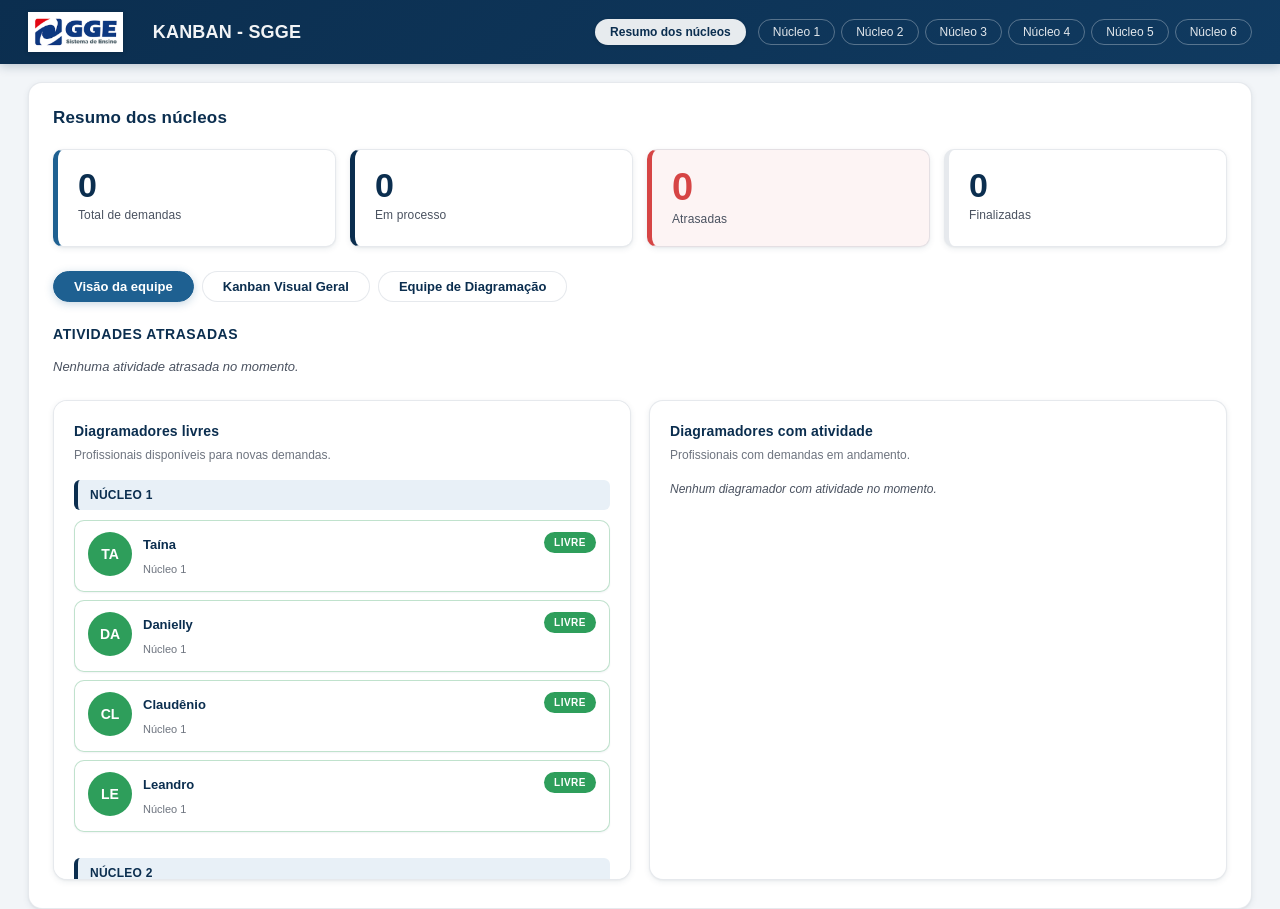
==== index.html @ 35df7e61 "Add files via upload" ====
<!DOCTYPE html>
<html lang="pt-BR">
<head>
  <meta charset="UTF-8">
  <meta name="viewport" content="width=device-width, initial-scale=1.0">
  <title>KANBAN - SGGE</title>
  <link rel="stylesheet" href="styles.css">
</head>
<body>

  <!-- ===================== CABEÇALHO ===================== -->
  <header class="topbar">
    <div class="topbar-logo">
      <img src="assets/logo-gge.png" alt="Logo GGE" class="logo-gge">
    </div>
    <h1 class="topbar-title">KANBAN - SGGE</h1>

    <!-- Navegação do cabeçalho: "Resumo dos núcleos" troca para a tela de gestão geral;
         os botões de núcleo trocam para a tabela operacional daquele núcleo -->
    <nav class="nav-nucleos" id="nav-nucleos">
      <button class="btn-nucleo btn-resumo-nucleos-nav" id="btn-resumo-nucleos" data-view="resumo">Resumo dos núcleos</button>
      <button class="btn-nucleo" data-nucleo="Núcleo 1">Núcleo 1</button>
      <button class="btn-nucleo" data-nucleo="Núcleo 2">Núcleo 2</button>
      <button class="btn-nucleo" data-nucleo="Núcleo 3">Núcleo 3</button>
      <button class="btn-nucleo" data-nucleo="Núcleo 4">Núcleo 4</button>
      <button class="btn-nucleo" data-nucleo="Núcleo 5">Núcleo 5</button>
      <button class="btn-nucleo" data-nucleo="Núcleo 6">Núcleo 6</button>
    </nav>
  </header>

  <!-- ===================== TELA: RESUMO DOS NÚCLEOS (VISÃO GERENCIAL DE TODOS OS SETORES) ===================== -->
  <section id="tela-resumo-nucleos" class="tela-resumo-nucleos oculto">
    <h2 class="tela-resumo-titulo">Resumo dos núcleos</h2>

    <!-- Cards gerais: somam as demandas de TODOS os núcleos/setores -->
    <div class="resumo-geral-cards">
      <div class="resumo-card resumo-card-total">
        <span class="resumo-numero" id="resumo-geral-total">0</span>
        <span class="resumo-label">Total de demandas</span>
      </div>
      <div class="resumo-card resumo-processo">
        <span class="resumo-numero" id="resumo-geral-processo">0</span>
        <span class="resumo-label">Em processo</span>
      </div>
      <div class="resumo-card resumo-atrasado resumo-card-destaque">
        <span class="resumo-numero" id="resumo-geral-atrasadas">0</span>
        <span class="resumo-label">Atrasadas</span>
      </div>
      <div class="resumo-card resumo-finalizado">
        <span class="resumo-numero" id="resumo-geral-finalizadas">0</span>
        <span class="resumo-label">Finalizadas</span>
      </div>
    </div>

    <!-- Alternância entre as visões internas do "Resumo dos núcleos" -->
    <div class="resumo-acoes-secundarias">
      <button id="btn-visao-equipe" class="btn-toggle-resumo ativo">Visão da equipe</button>
      <button id="btn-kanban-visual-geral" class="btn-toggle-resumo">Kanban Visual Geral</button>
      <button id="btn-equipe-diagramacao" class="btn-toggle-resumo">Equipe de Diagramação</button>
    </div>

    <!-- ===================== VISÃO: EQUIPE (demandas críticas + diagramadores) ===================== -->
    <div id="resumo-visao-equipe">
      <!-- Atividades atrasadas: status ATRASADO, ou Previsto vencido sem Fim preenchido -->
      <section class="demandas-criticas">
        <h3 class="demandas-criticas-titulo">Atividades atrasadas</h3>
        <div class="demandas-criticas-lista" id="lista-demandas-criticas">
          <!-- Itens gerados dinamicamente em script.js -->
        </div>
      </section>

      <div class="resumo-equipe-colunas">
        <div class="resumo-equipe-coluna">
          <h3 class="resumo-equipe-subtitulo">Diagramadores livres</h3>
          <p class="resumo-equipe-descricao">Profissionais disponíveis para novas demandas.</p>
          <div class="resumo-equipe-etiquetas" id="lista-diagramadores-livres">
            <!-- Etiquetas geradas dinamicamente em script.js -->
          </div>
        </div>
        <div class="resumo-equipe-coluna">
          <h3 class="resumo-equipe-subtitulo">Diagramadores com atividade</h3>
          <p class="resumo-equipe-descricao">Profissionais com demandas em andamento.</p>
          <div class="resumo-equipe-etiquetas" id="lista-diagramadores-ocupados">
            <!-- Etiquetas geradas dinamicamente em script.js -->
          </div>
        </div>
      </div>
    </div>

    <!-- ===================== VISÃO: EQUIPE DE DIAGRAMAÇÃO (EXPERIÊNCIA INSTITUCIONAL) ===================== -->
    <div id="resumo-visao-equipe-diagramacao" class="oculto team-showcase-view">

      <!-- Bloco 1: Hero com nav integrada como overlay -->
      <div class="team-hero">

        <!-- Nav bar como overlay dentro do hero — não cria faixa separada -->
        <div class="team-nav-bar">
          <button id="btn-voltar-resumo-equipe" class="team-back-btn">
            &#8592; Resumo dos núcleos
          </button>
        </div>

        <!-- Decorações de fundo do hero -->
        <div class="team-hero-orb team-hero-orb-1" aria-hidden="true"></div>
        <div class="team-hero-orb team-hero-orb-2" aria-hidden="true"></div>
        <div class="team-hero-orb team-hero-orb-3" aria-hidden="true"></div>

        <!-- Conteúdo do hero -->
        <div class="team-hero-body">
          <div class="team-hero-content">
            <p class="team-hero-eyebrow">GGE · Sistema de Ensino</p>
            <h2 class="team-hero-titulo">Equipe de<br>Diagramação</h2>
            <p class="team-hero-subtitulo">Conheça os profissionais que movimentam o fluxo de produção dos materiais.</p>
            <p class="team-hero-descricao">Mais do que demandas e prazos, este painel representa pessoas, talento e colaboração diária na construção do ensino.</p>
          </div>
          <div class="team-hero-art" aria-hidden="true">
            <div class="team-hero-art-ring team-hero-art-ring-1"></div>
            <div class="team-hero-art-ring team-hero-art-ring-2"></div>
            <div class="team-hero-art-ring team-hero-art-ring-3"></div>
          </div>
        </div>

      </div>

      <!-- Bloco 2: Carrossel da equipe -->
      <div class="team-carousel-section">
        <div class="team-carousel-header">
          <span class="team-carousel-label">Profissionais da equipe</span>
          <span class="team-carousel-count" id="team-carousel-count"></span>
        </div>
        <div class="equipe-carousel-wrapper">
          <button class="equipe-carousel-btn equipe-carousel-prev" aria-label="Anterior">&#8249;</button>
          <div class="equipe-carousel" id="equipeCarousel">
            <!-- Cards gerados dinamicamente por renderizarCarrosselEquipe() -->
          </div>
          <button class="equipe-carousel-btn equipe-carousel-next" aria-label="Próximo">&#8250;</button>
        </div>
      </div>

      <!-- Bloco 3: Faixa institucional final -->
      <div class="team-footer-frase">
        <div class="team-footer-linha" aria-hidden="true"></div>
        <span class="team-footer-frase-texto">Cada entrega começa com pessoas comprometidas com a excelência.</span>
        <div class="team-footer-linha" aria-hidden="true"></div>
      </div>

    </div>

    <!-- ===================== VISÃO: KANBAN VISUAL GERAL (TODOS OS NÚCLEOS AO MESMO TEMPO) ===================== -->
    <div id="resumo-visao-kanban-geral" class="oculto">
      <div class="kanban-geral-controles">
        <label for="select-filtro-nucleo-kanban-geral">Filtrar núcleo:</label>
        <select id="select-filtro-nucleo-kanban-geral">
          <option value="todos">Todos os núcleos</option>
          <option value="Núcleo 1">Núcleo 1</option>
          <option value="Núcleo 2">Núcleo 2</option>
          <option value="Núcleo 3">Núcleo 3</option>
          <option value="Núcleo 4">Núcleo 4</option>
          <option value="Núcleo 5">Núcleo 5</option>
          <option value="Núcleo 6">Núcleo 6</option>
        </select>
      </div>
      <div class="kanban-geral-nucleos" id="kanban-geral-nucleos">
        <!-- Blocos por núcleo gerados dinamicamente em script.js -->
      </div>
    </div>
  </section>

  <!-- ===================== TELA: TABELA OPERACIONAL DO NÚCLEO SELECIONADO ===================== -->
  <div id="tela-operacional">

    <!-- ===================== CARDS GERAIS ===================== -->
    <section class="resumo">
      <div class="resumo-card">
        <span class="resumo-numero" id="resumo-total">0</span>
        <span class="resumo-label">Total de demandas</span>
      </div>
      <div class="resumo-card">
        <span class="resumo-numero" id="resumo-processo">0</span>
        <span class="resumo-label">Em processo</span>
      </div>
      <div class="resumo-card resumo-atrasado">
        <span class="resumo-numero" id="resumo-atrasadas">0</span>
        <span class="resumo-label">Atrasadas</span>
      </div>
      <div class="resumo-card resumo-finalizado">
        <span class="resumo-numero" id="resumo-finalizadas">0</span>
        <span class="resumo-label">Finalizadas</span>
      </div>
    </section>

    <!-- ===================== BARRA OPERACIONAL: KANBAN VISUAL + PLANILHAS AUXILIARES + FILTROS ===================== -->
    <section class="acoes">
      <div class="acoes-botoes">
        <button id="btn-kanban-visual" class="btn-primario">Kanban Visual</button>
        <button id="btn-solicitacao-imagens" class="btn-primario btn-acao-compacto">Solicitação de imagens</button>
        <button id="btn-solicitacao-qrs" class="btn-primario btn-acao-compacto">Solicitação de QRs</button>
        <button id="btn-solicitacao-ilustracao" class="btn-primario btn-acao-compacto">Solicitação de ilustração</button>
      </div>

      <div class="filtros">
        <select id="filtro-diagramador">
          <option value="">Diagramador (todos)</option>
        </select>

        <select id="filtro-status">
          <option value="">Status (todos)</option>
          <option value="A iniciar">A iniciar</option>
          <option value="Em processo">Em processo</option>
          <option value="Pausado">Pausado</option>
          <option value="Atrasado">Atrasado</option>
          <option value="Finalizado">Finalizado</option>
        </select>

        <input type="text" id="filtro-busca" placeholder="Buscar por atividade...">
      </div>
    </section>

    <!-- ===================== TABELA OPERACIONAL DO NÚCLEO ===================== -->
    <main class="quadro" id="quadro">
      <!-- quadro-scroll isola o overflow-x para não bloquear o sticky do thead -->
      <div class="quadro-scroll">
        <table class="tabela-nucleo">
          <thead>
            <tr>
              <th>Diagramador</th>
              <th>Ano</th>
              <th>Módulo</th>
              <th>Frente</th>
              <th>Atividade</th>
              <th>Início</th>
              <th>Previsto</th>
              <th>Pausa/Prioridade</th>
              <th>Fim</th>
              <th>Status</th>
              <th>Ações</th>
            </tr>
          </thead>
          <tbody id="corpo-tabela-nucleo">
            <!-- Linhas geradas dinamicamente em script.js -->
          </tbody>
        </table>
      </div>
    </main>
  </div>

  <!-- ===================== TELA: KANBAN VISUAL (QUADRO POR STATUS DO NÚCLEO SELECIONADO) ===================== -->
  <section id="tela-kanban-visual" class="tela-kanban-visual oculto">
    <div class="kanban-visual-cabecalho">
      <div>
        <h2 class="kanban-visual-titulo">QUADRO KANBAN - SGGE</h2>
        <p class="kanban-visual-subtitulo" id="kanban-visual-subtitulo">Núcleo 1</p>
      </div>
      <button id="btn-voltar-tabela" class="btn-primario">Voltar para tabela</button>
    </div>

    <div class="kanban-visual-grade">
      <div class="kanban-coluna kanban-coluna-backlog">
        <h3 class="kanban-coluna-titulo">BACKLOG</h3>
        <div class="kanban-coluna-corpo" id="kanban-coluna-backlog"></div>
      </div>

      <div class="kanban-coluna kanban-coluna-emprocesso">
        <h3 class="kanban-coluna-titulo">EM PROCESSO</h3>
        <div class="kanban-coluna-corpo" id="kanban-coluna-emprocesso"></div>
      </div>

      <div class="kanban-coluna kanban-coluna-pausado">
        <h3 class="kanban-coluna-titulo">PAUSADO</h3>
        <div class="kanban-coluna-corpo" id="kanban-coluna-pausado"></div>
      </div>

      <div class="kanban-coluna kanban-coluna-prioridade">
        <h3 class="kanban-coluna-titulo">PRIORIDADE</h3>
        <div class="kanban-coluna-corpo" id="kanban-coluna-prioridade"></div>
      </div>

      <div class="kanban-coluna kanban-coluna-finalizado kanban-coluna-larga">
        <h3 class="kanban-coluna-titulo">FINALIZADO</h3>
        <div class="kanban-coluna-corpo" id="kanban-coluna-finalizado"></div>
      </div>
    </div>
  </section>

  <!-- ===================== MODAL NOVA DEMANDA ===================== -->
  <div id="modal-overlay" class="modal-overlay oculto">
    <div class="modal">
      <div class="modal-header">
        <h2 id="modal-titulo">Nova demanda</h2>
        <button id="btn-fechar-modal" class="btn-fechar">&times;</button>
      </div>

      <form id="form-demanda" class="modal-form">
        <!-- Identifica a linha (núcleo + diagramador + posição) que está sendo editada -->
        <input type="hidden" id="campo-id-edicao">
        <input type="hidden" id="campo-slot">

        <label>
          Núcleo
          <select id="campo-nucleo">
            <option value="Núcleo 1">Núcleo 1</option>
            <option value="Núcleo 2">Núcleo 2</option>
            <option value="Núcleo 3">Núcleo 3</option>
            <option value="Núcleo 4">Núcleo 4</option>
            <option value="Núcleo 5">Núcleo 5</option>
            <option value="Núcleo 6">Núcleo 6</option>
            <option value="Ilustração">Ilustração</option>
          </select>
        </label>

        <label>
          Diagramador
          <select id="campo-diagramador" required></select>
        </label>

        <label>
          Ano escolar
          <select id="campo-ano-escolar">
            <option value="">Selecione...</option>
          </select>
        </label>

        <label>
          Módulo
          <select id="campo-modulo">
            <option value="">Selecione...</option>
          </select>
        </label>

        <label>
          Frente
          <select id="campo-frente">
            <option value="">Selecione...</option>
          </select>
        </label>

        <label>
          Atividade
          <input type="text" id="campo-atividade" required>
        </label>

        <label>
          Início
          <input type="datetime-local" id="campo-inicio">
        </label>

        <label>
          Previsto
          <input type="datetime-local" id="campo-previsto">
        </label>

        <label>
          Fim
          <input type="datetime-local" id="campo-fim">
        </label>

        <label>
          Status
          <select id="campo-status">
            <option value="A iniciar">A iniciar</option>
            <option value="Em processo">Em processo</option>
            <option value="Pausado">Pausado</option>
            <option value="Atrasado">Atrasado</option>
            <option value="Finalizado">Finalizado</option>
          </select>
        </label>

        <label>
          Prioridade
          <select id="campo-prioridade">
            <option value="Alta">Alta</option>
            <option value="Média" selected>Média</option>
            <option value="Baixa">Baixa</option>
          </select>
        </label>

        <label class="campo-checkbox">
          <input type="checkbox" id="campo-pausa">
          Demanda pausada
        </label>

        <label>
          Motivo da pausa
          <input type="text" id="campo-motivo-pausa">
        </label>

        <label class="campo-largo">
          Observações
          <textarea id="campo-observacoes" rows="3"></textarea>
        </label>

        <label class="campo-largo">
          Link do arquivo
          <input type="url" id="campo-link-arquivo" placeholder="https://...">
        </label>

        <div class="modal-acoes">
          <button type="button" id="btn-cancelar" class="btn-secundario">Cancelar</button>
          <button type="submit" class="btn-primario">Salvar demanda</button>
        </div>
      </form>
    </div>
  </div>

  <!-- ===================== ABERTURA ANIMADA ===================== -->
  <div id="splashScreen" class="splash-screen">
    <div class="splash-content">
      <img src="assets/logo-gge.png" alt="Logo GGE" class="splash-logo">
      <h1 class="splash-title">KANBAN - SGGE</h1>
      <p class="splash-subtitle">Carregando painel de produção...</p>
      <div class="splash-loader"></div>
      <div class="splash-credit">📊 Desenvolvido por Lucas Diego</div>
    </div>
  </div>

  <script src="script.js"></script>
</body>
</html>
---- styles.css ----
/*
  Estilos do Kanban de diagramação do GGE.
  Paleta: azul escuro institucional, azul médio, branco, cinzas suaves,
  verde (finalizado/livre), vermelho (atrasado), amarelo (pausado/prioridade).
*/

/* ===================== VARIÁVEIS ===================== */

:root {
  /* Paleta institucional */
  --azul-escuro:   #0b2e4f;
  --azul-medio:    #1e6091;
  --azul-claro:    #e8f0f7;
  --branco:        #ffffff;

  /* Cinzas — corrigido: --cinza-medio era incorretamente #0b2e4f (azul escuro) */
  --cinza-claro:   #f2f5f8;
  --cinza-borda:   #dde3ea;   /* bordas suaves de tabelas e inputs */
  --cinza-medio:   #c4cdd8;   /* bordas discretas, divisores */
  --cinza-texto:   #4a5260;   /* texto de suporte */

  /* Semânticas */
  --verde:         #2e9e5b;
  --vermelho:      #d64545;
  --amarelo:       #e0a429;
  --laranja:       #e0792e;

  /* Sombras escalonadas */
  --sombra-xs: 0 1px 2px rgba(11, 46, 79, 0.06);
  --sombra:    0 2px 6px rgba(11, 46, 79, 0.08), 0 1px 2px rgba(0,0,0,0.04);
  --sombra-md: 0 4px 14px rgba(11, 46, 79, 0.11), 0 1px 3px rgba(0,0,0,0.05);

  /* Raios */
  --radius-sm:  6px;
  --radius-md:  10px;
  --radius-lg:  14px;
  --radius-pill: 999px;

  /* Bordas derivadas */
  --borda-suave:       rgba(11, 46, 79, 0.10);
  --borda-suave-forte: rgba(11, 46, 79, 0.18);

  /* Alturas das áreas fixas (sticky) — ajustar se o layout mudar */
  --topbar-h: 64px;   /* cabeçalho: logo + botões de núcleo */
  --acoes-h:  64px;   /* barra de botões de ação + filtros */

  /* Transição padrão */
  --trans: 0.16s ease;
}

/* ===================== ABERTURA ANIMADA (SPLASH SCREEN) ===================== */

.splash-screen {
  position: fixed;
  inset: 0;
  z-index: 9999;
  background: radial-gradient(circle at 40% 30%, #16486f 0%, #003057 45%, #001f3a 100%);
  display: flex;
  align-items: center;
  justify-content: center;
  transition: opacity 0.6s ease, visibility 0.6s ease;
}

.splash-screen.splash-hidden {
  opacity: 0;
  visibility: hidden;
  pointer-events: none;
}

.splash-content {
  display: flex;
  flex-direction: column;
  align-items: center;
  text-align: center;
  color: #ffffff;
  animation: splashEntrada 0.8s ease both;
}

.splash-logo {
  width: 120px;
  background: #ffffff;
  padding: 14px;
  border-radius: 18px;
  box-shadow: 0 20px 50px rgba(0, 0, 0, 0.30), 0 4px 12px rgba(0, 0, 0, 0.15);
  margin-bottom: 24px;
}

.splash-title {
  font-size: 26px;
  font-weight: 800;
  letter-spacing: 0.08em;
  margin: 0 0 8px;
  text-shadow: 0 2px 10px rgba(0, 0, 0, 0.25);
}

.splash-subtitle {
  font-size: 13px;
  font-weight: 400;
  opacity: 0.75;
  margin: 0 0 28px;
  letter-spacing: 0.02em;
}

.splash-loader {
  width: 40px;
  height: 40px;
  border: 3px solid rgba(255, 255, 255, 0.20);
  border-top-color: #ffffff;
  border-radius: 50%;
  animation: splashSpin 0.85s linear infinite;
}

@keyframes splashEntrada {
  from {
    opacity: 0;
    transform: translateY(18px) scale(0.97);
  }
  to {
    opacity: 1;
    transform: translateY(0) scale(1);
  }
}

@keyframes splashSpin {
  to { transform: rotate(360deg); }
}

.splash-credit {
  margin-top: 28px;
  font-size: 13px;
  color: rgba(255, 255, 255, 0.55);
  text-align: center;
  letter-spacing: 0.02em;
}

@media (max-width: 480px) {
  .splash-logo  { width: 88px; padding: 10px; border-radius: 14px; }
  .splash-title { font-size: 20px; }
  .splash-subtitle { font-size: 12px; }
  .splash-credit { font-size: 12px; }
}

/* ===================== BASE ===================== */

* {
  box-sizing: border-box;
}

body {
  margin: 0;
  font-family: "Segoe UI", Arial, sans-serif;
  background-color: var(--cinza-claro);
  color: var(--cinza-texto);
  line-height: 1.5;
}

/* ===================== CABEÇALHO ===================== */

.topbar {
  display: flex;
  align-items: center;
  flex-wrap: wrap;
  gap: 16px;
  background: linear-gradient(135deg, #0b2e4f 0%, #103a60 100%);
  color: var(--branco);
  padding: 12px 28px;
  box-shadow: 0 2px 10px rgba(11, 46, 79, 0.25);
  position: sticky;
  top: 0;
  z-index: 100;
}

.topbar-logo {
  display: flex;
  align-items: center;
}

.logo-gge {
  height: 40px;
  max-height: 44px;
  width: auto;
  object-fit: contain;
  display: block;
  filter: drop-shadow(0 1px 2px rgba(0,0,0,0.15));
}

.topbar-title {
  font-size: 18px;
  font-weight: 600;
  letter-spacing: 0.01em;
  margin: 0 auto 0 14px;
  display: flex;
  align-items: center;
  opacity: 0.95;
}

/* Navegação por núcleo */
.nav-nucleos {
  display: flex;
  flex-wrap: wrap;
  gap: 6px;
}

.btn-nucleo {
  background-color: transparent;
  color: rgba(255, 255, 255, 0.88);
  border: 1px solid rgba(255, 255, 255, 0.30);
  border-radius: var(--radius-pill);
  padding: 5px 14px;
  font-size: 12px;
  font-weight: 500;
  cursor: pointer;
  transition: background-color var(--trans), color var(--trans), border-color var(--trans), box-shadow var(--trans);
}

.btn-nucleo:hover {
  background-color: rgba(255, 255, 255, 0.14);
  border-color: rgba(255, 255, 255, 0.55);
  color: #ffffff;
}

.btn-nucleo.ativo {
  background-color: var(--branco);
  color: var(--azul-escuro);
  font-weight: 700;
  border-color: var(--branco);
  box-shadow: 0 1px 4px rgba(0,0,0,0.15);
}

.btn-resumo-nucleos-nav {
  font-weight: 600;
  border-style: dashed;
  margin-right: 6px;
  opacity: 0.90;
}

.btn-resumo-nucleos-nav:hover {
  opacity: 1;
}

/* ===================== CARDS SUPERIORES ===================== */

.resumo {
  display: flex;
  gap: 14px;
  flex-wrap: wrap;
  padding: 20px 28px 0;
}

.resumo-card {
  flex: 1;
  min-width: 148px;
  background-color: var(--branco);
  border-radius: var(--radius-md);
  box-shadow: var(--sombra);
  padding: 16px 18px;
  display: flex;
  flex-direction: column;
  gap: 4px;
  border-left: 4px solid var(--azul-medio);
  transition: box-shadow var(--trans), transform var(--trans);
}

.resumo-card:hover {
  box-shadow: var(--sombra-md);
  transform: translateY(-1px);
}

.resumo-card.resumo-atrasado {
  border-left-color: var(--vermelho);
}

.resumo-card.resumo-finalizado {
  border-left-color: var(--verde);
}

.resumo-numero {
  font-size: 28px;
  font-weight: 800;
  color: var(--azul-escuro);
  line-height: 1;
}

.resumo-label {
  font-size: 12px;
  font-weight: 500;
  color: var(--cinza-texto);
  letter-spacing: 0.01em;
}

/* Classe utilitária para esconder uma tela/seção inteira */
.oculto {
  display: none !important;
}

/* ===================== TELA: RESUMO DOS NÚCLEOS ===================== */

.tela-resumo-nucleos {
  background-color: var(--branco);
  margin: 18px 28px 0;
  padding: 22px 24px 28px;
  border-radius: var(--radius-lg);
  box-shadow: var(--sombra);
  border: 1px solid var(--borda-suave);
}

.tela-resumo-titulo {
  margin: 0 0 18px;
  font-size: 17px;
  font-weight: 700;
  color: var(--azul-escuro);
  letter-spacing: 0.01em;
}

/* Cards gerais do topo do Resumo */
.resumo-geral-cards {
  display: flex;
  gap: 14px;
  flex-wrap: wrap;
  margin-bottom: 24px;
}

.resumo-geral-cards .resumo-card {
  background-color: var(--branco);
  border: 1px solid var(--borda-suave);
  border-left-width: 5px;
  padding: 18px 20px;
  min-width: 155px;
}

.resumo-geral-cards .resumo-numero {
  font-size: 34px;
  font-weight: 800;
}

.resumo-geral-cards .resumo-card-total {
  border-left-color: var(--azul-medio);
}

.resumo-geral-cards .resumo-processo {
  border-left-color: var(--azul-escuro);
}

.resumo-geral-cards .resumo-card-destaque {
  background-color: rgba(214, 69, 69, 0.06);
  border-left-width: 5px;
  border-left-color: var(--vermelho);
}

.resumo-geral-cards .resumo-card-destaque .resumo-numero {
  font-size: 38px;
  color: var(--vermelho);
}

/* ===================== ALTERNÂNCIA DE VISÃO (RESUMO DOS NÚCLEOS) ===================== */

.resumo-acoes-secundarias {
  display: flex;
  gap: 8px;
  margin-bottom: 22px;
}

.btn-toggle-resumo {
  background-color: var(--branco);
  color: var(--azul-escuro);
  border: 1.5px solid var(--borda-suave, rgba(11, 46, 79, 0.18));
  border-radius: var(--radius-pill);
  padding: 7px 20px;
  font-size: 13px;
  font-weight: 600;
  cursor: pointer;
  transition: background-color var(--trans), color var(--trans), border-color var(--trans), box-shadow var(--trans);
}

.btn-toggle-resumo:hover {
  background-color: var(--azul-claro);
  border-color: var(--azul-medio);
}

.btn-toggle-resumo.ativo {
  background-color: var(--azul-medio);
  color: var(--branco);
  border-color: var(--azul-medio);
  box-shadow: 0 2px 8px rgba(30, 96, 145, 0.25);
}

/* ===================== KANBAN VISUAL GERAL ===================== */

.kanban-geral-controles {
  display: flex;
  justify-content: flex-end;
  align-items: center;
  gap: 10px;
  margin: 0 0 18px;
  padding: 10px 14px;
  background: var(--azul-claro);
  border-radius: var(--radius-md);
  border: 1px solid var(--borda-suave);
}

.kanban-geral-controles label {
  font-size: 13px;
  font-weight: 600;
  color: var(--azul-escuro);
}

.kanban-geral-controles select {
  border: 1.5px solid var(--azul-medio);
  border-radius: var(--radius-sm);
  padding: 6px 12px;
  background: var(--branco);
  color: var(--azul-escuro);
  font-size: 13px;
  font-weight: 500;
  cursor: pointer;
  transition: border-color var(--trans), box-shadow var(--trans);
}

.kanban-geral-controles select:focus {
  outline: none;
  box-shadow: 0 0 0 3px rgba(30, 96, 145, 0.18);
}

@media (max-width: 600px) {
  .kanban-geral-controles {
    flex-direction: column;
    align-items: stretch;
  }

  .kanban-geral-controles select {
    width: 100%;
  }
}

.kanban-geral-nucleos {
  display: flex;
  flex-direction: column;
  gap: 18px;
}

.kanban-geral-nucleo {
  background-color: var(--branco);
  border: 1px solid var(--borda-suave);
  border-radius: var(--radius-lg);
  box-shadow: var(--sombra);
  padding: 18px 20px;
  transition: box-shadow var(--trans);
}

.kanban-geral-nucleo:hover {
  box-shadow: var(--sombra-md);
}

.kanban-geral-nucleo-cabecalho {
  display: flex;
  align-items: center;
  justify-content: space-between;
  flex-wrap: wrap;
  gap: 10px;
  margin-bottom: 14px;
  padding-bottom: 12px;
  border-bottom: 1px solid var(--borda-suave);
}

.kanban-geral-nucleo-titulo {
  margin: 0;
  font-size: 15px;
  font-weight: 700;
  color: var(--azul-escuro);
  letter-spacing: 0.01em;
}

.kanban-geral-nucleo-indicadores {
  display: flex;
  flex-wrap: wrap;
  gap: 6px;
}

.indicador-mini {
  display: inline-block;
  font-size: 11px;
  font-weight: 600;
  padding: 3px 10px;
  border-radius: var(--radius-pill);
  background-color: var(--cinza-claro);
  color: var(--cinza-texto);
  border: 1px solid var(--cinza-borda);
}

.indicador-mini-processo {
  background-color: rgba(30, 96, 145, 0.10);
  border-color: rgba(30, 96, 145, 0.20);
  color: var(--azul-medio);
}

.indicador-mini-atrasado {
  background-color: rgba(214, 69, 69, 0.10);
  border-color: rgba(214, 69, 69, 0.20);
  color: var(--vermelho);
}

.indicador-mini-finalizado {
  background-color: rgba(46, 158, 91, 0.10);
  border-color: rgba(46, 158, 91, 0.20);
  color: var(--verde);
}

/* Colunas internas (mini-kanban) de cada bloco de núcleo */
.kanban-geral-colunas {
  display: grid;
  grid-template-columns: repeat(5, minmax(190px, 1fr));
  gap: 10px;
  overflow-x: auto;
}

.kanban-geral-coluna {
  background-color: var(--cinza-claro);
  border-radius: var(--radius-md);
  border: 1px solid var(--borda-suave);
  overflow: hidden;
  display: flex;
  flex-direction: column;
  min-width: 0;
}

.kanban-geral-coluna-titulo {
  margin: 0;
  padding: 8px 12px;
  font-size: 11px;
  font-weight: 700;
  letter-spacing: 0.05em;
  text-transform: uppercase;
  color: var(--branco);
}

.kanban-geral-coluna-fila .kanban-geral-coluna-titulo {
  background-color: var(--azul-escuro);
}

.kanban-geral-coluna-em-processo .kanban-geral-coluna-titulo {
  background-color: var(--azul-medio);
}

.kanban-geral-coluna-pausado .kanban-geral-coluna-titulo {
  background-color: var(--laranja);
}

.kanban-geral-coluna-prioridade .kanban-geral-coluna-titulo {
  background-color: var(--amarelo);
}

.kanban-geral-coluna-finalizado .kanban-geral-coluna-titulo {
  background-color: var(--verde);
}

.kanban-geral-coluna-corpo {
  flex: 1;
  padding: 8px;
  display: flex;
  flex-direction: column;
  gap: 6px;
}

.kanban-geral-coluna-vazio {
  margin: 4px 2px;
  font-size: 11px;
  font-style: italic;
  color: var(--cinza-texto);
  opacity: 0.6;
}

.kanban-geral-card {
  background-color: var(--branco);
  border: 1px solid var(--cinza-borda);
  border-radius: var(--radius-sm);
  padding: 9px 11px;
  font-size: 11px;
  color: var(--cinza-texto);
  box-shadow: var(--sombra-xs);
  transition: box-shadow var(--trans), transform var(--trans);
}

.kanban-geral-card:hover {
  box-shadow: var(--sombra);
  transform: translateY(-1px);
}

.kanban-geral-card-linha {
  margin-bottom: 3px;
  line-height: 1.4;
}

.kanban-geral-card-linha:last-child {
  margin-bottom: 0;
}

.kanban-geral-card-linha strong {
  color: var(--azul-escuro);
}

.kanban-geral-card-diagramador {
  font-size: 12px;
  font-weight: 700;
  color: var(--azul-escuro);
}

.kanban-geral-card-meta {
  opacity: 0.78;
}

.kanban-geral-card-prioridade {
  font-weight: 600;
  color: var(--laranja);
}

.kanban-geral-card-atrasada {
  border-color: rgba(214, 69, 69, 0.45);
  background-color: rgba(214, 69, 69, 0.04);
}

.kanban-geral-card-atrasada .kanban-geral-card-diagramador {
  color: var(--vermelho);
}

/* ===================== EQUIPE DE DIAGRAMAÇÃO — EXPERIÊNCIA INSTITUCIONAL ===================== */

/* ── Modo imersivo full-screen — classe aplicada no <body> ────────────────────
   Quando body.modo-equipe-diagramacao está ativo, o Kanban some e a seção
   institucional da equipe ocupa 100% da janela em azul contínuo.          */

/* Fundo do body vira azul escuro para eliminar qualquer margem branca */
body.modo-equipe-diagramacao {
  background: #062b49;
}

/* Header principal oculto (logo + título + botões de núcleo) */
body.modo-equipe-diagramacao .topbar {
  display: none;
}

/* Container da tela de resumo: retira card branco, borda, sombra e padding */
body.modo-equipe-diagramacao #tela-resumo-nucleos {
  margin: 0;
  padding: 0;
  border-radius: 0;
  border: none;
  box-shadow: none;
  background: transparent;
}

/* A seção imersiva ocupa toda a viewport */
body.modo-equipe-diagramacao .team-showcase-view {
  margin: 0;
  border-radius: 0;
  min-height: 100vh;
}

/* ── Wrapper da aba no modo normal ────────────────────────────────────────────
   Cancela o padding interno de .tela-resumo-nucleos (22px top/28px bottom/24px sides)
   para que o fundo azul da seção cubra toda a área branca do card pai.      */
.team-showcase-view {
  margin: -22px -24px -28px;
  padding: 0;
  border-radius: 0 0 var(--radius-lg) var(--radius-lg);
  overflow: hidden;
  background: #06253f;
}

/* ── Nav bar integrada ao hero (overlay no topo) ──────────── */
.team-nav-bar {
  position: absolute;
  top: 0;
  left: 0;
  right: 0;
  z-index: 10;
  display: flex;
  align-items: center;
  padding: 16px 32px;
  background: linear-gradient(180deg, rgba(4,14,26,0.65) 0%, transparent 100%);
}

.team-back-btn {
  display: inline-flex;
  align-items: center;
  gap: 7px;
  background: rgba(255, 255, 255, 0.07);
  color: rgba(255, 255, 255, 0.75);
  border: 1px solid rgba(255, 255, 255, 0.14);
  border-radius: var(--radius-pill);
  padding: 6px 16px 6px 12px;
  font-size: 12px;
  font-weight: 500;
  letter-spacing: 0.02em;
  cursor: pointer;
  transition: background 0.20s ease, color 0.20s ease, border-color 0.20s ease, transform 0.20s ease;
  backdrop-filter: blur(8px);
}

.team-back-btn:hover {
  background: rgba(255, 255, 255, 0.15);
  color: #ffffff;
  border-color: rgba(255, 255, 255, 0.28);
  transform: translateX(-3px);
}

.team-back-btn:active {
  transform: translateX(-1px);
  background: rgba(255, 255, 255, 0.10);
}

/* ── Bloco 1: Hero ─────────────────────────────────────────── */
.team-hero {
  position: relative;
  padding: 80px 52px 52px;   /* top generoso p/ a nav bar overlay */
  background: linear-gradient(150deg, #04111f 0%, #082f4f 35%, #0c4070 65%, #0a3460 100%);
  overflow: hidden;
  display: flex;
  flex-direction: column;
}

/* Linha brilhante na base do hero fazendo transição suave */
.team-hero::after {
  content: "";
  position: absolute;
  bottom: 0;
  left: 0;
  right: 0;
  height: 1px;
  background: linear-gradient(90deg,
    transparent 0%,
    rgba(30, 120, 210, 0.40) 25%,
    rgba(80, 170, 255, 0.55) 50%,
    rgba(30, 120, 210, 0.40) 75%,
    transparent 100%
  );
}

/* ── Esferas decorativas de fundo ── */
.team-hero-orb {
  position: absolute;
  border-radius: 50%;
  pointer-events: none;
}

.team-hero-orb-1 {
  width: 500px;
  height: 500px;
  top: -180px;
  right: -120px;
  background: radial-gradient(circle, rgba(14, 90, 160, 0.30) 0%, transparent 65%);
}

.team-hero-orb-2 {
  width: 320px;
  height: 320px;
  bottom: -100px;
  left: -80px;
  background: radial-gradient(circle, rgba(8, 55, 100, 0.35) 0%, transparent 70%);
}

.team-hero-orb-3 {
  width: 180px;
  height: 180px;
  top: 60px;
  left: 38%;
  background: radial-gradient(circle, rgba(30, 110, 190, 0.18) 0%, transparent 70%);
}

/* ── Layout interno do hero ── */
.team-hero-body {
  position: relative;
  z-index: 1;
  display: flex;
  align-items: flex-end;
  gap: 40px;
  justify-content: space-between;
}

.team-hero-content {
  max-width: 640px;
}

.team-hero-eyebrow {
  margin: 0 0 16px;
  font-size: 11px;
  font-weight: 700;
  letter-spacing: 0.18em;
  text-transform: uppercase;
  color: rgba(100, 175, 255, 0.75);
  display: flex;
  align-items: center;
  gap: 10px;
}

.team-hero-eyebrow::before {
  content: "";
  display: inline-block;
  width: 24px;
  height: 1.5px;
  background: rgba(100, 175, 255, 0.55);
  flex-shrink: 0;
}

.team-hero-titulo {
  margin: 0 0 18px;
  font-size: 42px;
  font-weight: 900;
  color: #ffffff;
  letter-spacing: -0.02em;
  line-height: 1.08;
  text-shadow: 0 2px 24px rgba(0, 60, 120, 0.45);
}

.team-hero-subtitulo {
  margin: 0 0 14px;
  font-size: 15px;
  font-weight: 400;
  color: rgba(255, 255, 255, 0.78);
  line-height: 1.6;
  max-width: 520px;
}

.team-hero-descricao {
  margin: 0;
  font-size: 13.5px;
  color: rgba(200, 225, 255, 0.58);
  line-height: 1.65;
  font-style: italic;
  max-width: 500px;
  padding-left: 14px;
  border-left: 2px solid rgba(80, 160, 255, 0.28);
}

/* ── Arte decorativa à direita do hero ── */
.team-hero-art {
  position: relative;
  flex-shrink: 0;
  width: 160px;
  height: 160px;
  display: flex;
  align-items: center;
  justify-content: center;
}

.team-hero-art-ring {
  position: absolute;
  border-radius: 50%;
  border: 1px solid rgba(255, 255, 255, 0.07);
}

.team-hero-art-ring-1 {
  inset: 0;
  border-color: rgba(30, 120, 210, 0.22);
  box-shadow: inset 0 0 30px rgba(14, 80, 160, 0.20);
}

.team-hero-art-ring-2 {
  inset: 22px;
  border-color: rgba(60, 150, 240, 0.16);
}

.team-hero-art-ring-3 {
  inset: 44px;
  border-color: rgba(100, 180, 255, 0.12);
  background: radial-gradient(circle, rgba(20, 90, 165, 0.20) 0%, transparent 70%);
}

/* ── Bloco 2: Carrossel ────────────────────────────────────── */
.team-carousel-section {
  padding: 36px 44px 32px;
  background: linear-gradient(180deg, #072038 0%, #062030 100%);
}

.team-carousel-header {
  display: flex;
  align-items: baseline;
  gap: 12px;
  margin-bottom: 22px;
}

.team-carousel-label {
  font-size: 11px;
  font-weight: 700;
  letter-spacing: 0.14em;
  text-transform: uppercase;
  color: rgba(120, 185, 255, 0.80);
}

.team-carousel-count {
  font-size: 11px;
  color: rgba(255, 255, 255, 0.28);
  letter-spacing: 0.03em;
}

.equipe-carousel-wrapper {
  position: relative;
  display: flex;
  align-items: center;
  gap: 14px;
}

.equipe-carousel {
  display: flex;
  gap: 18px;
  overflow-x: auto;
  scroll-behavior: smooth;
  scroll-snap-type: x mandatory;
  padding: 6px 4px 18px;
  scrollbar-width: none;
  flex: 1;
  min-width: 0;
}

.equipe-carousel::-webkit-scrollbar {
  display: none;
}

/* ── Card individual ── */
.equipe-card {
  min-width: 185px;
  max-width: 185px;
  background: #f0f6fc;
  border-radius: 18px;
  overflow: hidden;
  box-shadow:
    0 4px 16px rgba(0, 0, 0, 0.22),
    0 1px 4px rgba(0, 0, 0, 0.12);
  transition: transform 0.24s cubic-bezier(0.34, 1.56, 0.64, 1), box-shadow 0.24s ease;
  flex-shrink: 0;
  scroll-snap-align: start;
  border: 1px solid rgba(255, 255, 255, 0.10);
}

.equipe-card:hover {
  transform: translateY(-8px);
  box-shadow:
    0 20px 48px rgba(0, 0, 0, 0.36),
    0 6px 14px rgba(0, 0, 0, 0.18);
}

.equipe-card-foto {
  width: 100%;
  height: 195px;
  background: linear-gradient(160deg, #adc8de 0%, #c4daea 100%);
  overflow: hidden;
  display: flex;
  align-items: center;
  justify-content: center;
}

.equipe-card-foto img {
  width: 100%;
  height: 100%;
  object-fit: cover;
  object-position: top center;
  display: block;
  transition: transform 0.35s ease;
}

.equipe-card:hover .equipe-card-foto img {
  transform: scale(1.05);
}

.equipe-card-foto-fallback {
  width: 100%;
  height: 100%;
  display: flex;
  align-items: center;
  justify-content: center;
  background: linear-gradient(145deg, #1a5c8e 0%, #0b2e4f 100%);
  color: rgba(255, 255, 255, 0.90);
  font-size: 36px;
  font-weight: 800;
  letter-spacing: 0.04em;
  user-select: none;
}

.equipe-card-info {
  padding: 14px 14px 16px;
  text-align: center;
  background: #ffffff;
  border-top: 2px solid #e8f0f8;
}

.equipe-card-nome {
  font-size: 15px;
  font-weight: 800;
  color: #0a2540;
  margin: 0 0 4px;
  line-height: 1.2;
  white-space: nowrap;
  overflow: hidden;
  text-overflow: ellipsis;
}

.equipe-card-nucleo {
  font-size: 11.5px;
  color: #5c7a96;
  margin: 0;
  white-space: nowrap;
  overflow: hidden;
  text-overflow: ellipsis;
  font-weight: 500;
  letter-spacing: 0.01em;
}

/* ── Setas de navegação ── */
.equipe-carousel-btn {
  width: 48px;
  height: 48px;
  min-width: 48px;
  border-radius: 50%;
  border: 1px solid rgba(255, 255, 255, 0.18);
  background: rgba(10, 50, 90, 0.55);
  color: rgba(255, 255, 255, 0.88);
  font-size: 30px;
  line-height: 1;
  cursor: pointer;
  box-shadow: 0 4px 16px rgba(0, 0, 0, 0.30);
  transition: background 0.20s ease, border-color 0.20s ease, transform 0.20s ease, box-shadow 0.20s ease;
  display: flex;
  align-items: center;
  justify-content: center;
  flex-shrink: 0;
  padding: 0 0 2px;
  backdrop-filter: blur(6px);
}

.equipe-carousel-btn:hover {
  background: rgba(20, 80, 140, 0.80);
  border-color: rgba(255, 255, 255, 0.32);
  transform: scale(1.10);
  box-shadow: 0 8px 24px rgba(0, 0, 0, 0.38);
  color: #ffffff;
}

.equipe-carousel-btn:active {
  transform: scale(0.96);
  box-shadow: 0 2px 8px rgba(0, 0, 0, 0.25);
}

/* ── Bloco 3: Faixa final ──────────────────────────────────── */
.team-footer-frase {
  padding: 24px 44px;
  background: #04111f;
  display: flex;
  align-items: center;
  justify-content: center;
  gap: 20px;
}

.team-footer-linha {
  flex: 1;
  max-width: 200px;
  height: 1px;
  background: linear-gradient(90deg, transparent, rgba(255,255,255,0.12));
}

.team-footer-linha:last-child {
  background: linear-gradient(90deg, rgba(255,255,255,0.12), transparent);
}

.team-footer-frase-texto {
  font-size: 13.5px;
  font-style: italic;
  color: rgba(180, 210, 240, 0.60);
  letter-spacing: 0.03em;
  text-align: center;
  white-space: nowrap;
  flex-shrink: 1;
  min-width: 0;
}

/* ── Responsividade ────────────────────────────────────────── */
@media (max-width: 900px) {
  .team-showcase-view {
    margin: -22px -18px -28px;
  }

  body.modo-equipe-diagramacao .team-showcase-view {
    margin: 0;
  }

  .team-hero {
    padding: 70px 24px 36px;
  }

  .team-hero-body {
    flex-direction: column;
    align-items: flex-start;
    gap: 28px;
  }

  .team-hero-titulo {
    font-size: 30px;
  }

  .team-hero-art {
    display: none;
  }

  .team-carousel-section {
    padding: 26px 20px 22px;
  }

  .equipe-card {
    min-width: 160px;
    max-width: 160px;
  }

  .equipe-card-foto {
    height: 168px;
  }

  .team-footer-frase {
    padding: 18px 20px;
    gap: 12px;
  }

  .team-footer-frase-texto {
    font-size: 12px;
    white-space: normal;
    text-align: center;
  }

  .team-footer-linha {
    max-width: 60px;
  }
}

@media (max-width: 600px) {
  .equipe-carousel-btn {
    display: none;
  }

  .team-hero {
    padding: 64px 18px 28px;
  }

  .team-hero-titulo {
    font-size: 26px;
  }

  .team-nav-bar {
    padding: 14px 18px;
  }
}

/* ===================== DEMANDAS CRÍTICAS ===================== */

.demandas-criticas {
  margin-bottom: 24px;
}

.demandas-criticas-titulo {
  margin: 0 0 12px;
  font-size: 14px;
  font-weight: 700;
  color: var(--azul-escuro);
  text-transform: uppercase;
  letter-spacing: 0.04em;
}

.demandas-criticas-lista {
  display: flex;
  flex-direction: column;
  gap: 8px;
}

.demandas-criticas-vazio {
  margin: 0;
  font-size: 13px;
  color: var(--cinza-texto);
  font-style: italic;
}

.item-demanda-critica {
  display: flex;
  align-items: center;
  justify-content: space-between;
  gap: 12px;
  background-color: rgba(214, 69, 69, 0.04);
  border: 1px solid rgba(214, 69, 69, 0.18);
  border-left: 4px solid var(--vermelho);
  border-radius: var(--radius-md);
  padding: 10px 16px;
  box-shadow: var(--sombra-xs);
  transition: box-shadow var(--trans);
}

.item-demanda-critica:hover {
  box-shadow: var(--sombra);
}

.critica-info {
  display: flex;
  flex-direction: column;
  gap: 2px;
  min-width: 0;
}

.critica-atividade {
  font-size: 13px;
  font-weight: 700;
  color: var(--azul-escuro);
}

.critica-detalhes {
  font-size: 12px;
  color: var(--cinza-texto);
}

.critica-previsto {
  font-size: 11px;
  color: var(--cinza-texto);
  opacity: 0.80;
}

/* ===================== EQUIPE (LIVRES / COM ATIVIDADE) ===================== */

.resumo-equipe-colunas {
  display: flex;
  flex-wrap: wrap;
  gap: 18px;
  align-items: stretch;
}

.resumo-equipe-coluna {
  flex: 1 1 360px;
  min-width: 300px;
  background-color: var(--branco);
  border: 1px solid var(--borda-suave);
  border-radius: var(--radius-lg);
  padding: 20px 20px 18px;
  box-shadow: var(--sombra);
  max-height: 480px;
  overflow-y: auto;
  display: flex;
  flex-direction: column;
}

.resumo-equipe-coluna {
  scrollbar-width: thin;
  scrollbar-color: rgba(30, 96, 145, 0.30) var(--cinza-claro);
}

.resumo-equipe-coluna::-webkit-scrollbar {
  width: 5px;
}

.resumo-equipe-coluna::-webkit-scrollbar-track {
  background: var(--cinza-claro);
  border-radius: 8px;
}

.resumo-equipe-coluna::-webkit-scrollbar-thumb {
  background-color: rgba(30, 96, 145, 0.28);
  border-radius: 8px;
}

.resumo-equipe-subtitulo {
  margin: 0 0 4px;
  font-size: 14px;
  font-weight: 700;
  color: var(--azul-escuro);
  letter-spacing: 0.01em;
}

.resumo-equipe-descricao {
  margin: 0 0 16px;
  font-size: 12px;
  color: var(--cinza-texto);
  opacity: 0.80;
}

.resumo-equipe-etiquetas {
  display: flex;
  flex-direction: column;
  gap: 8px;
}

/* Grupos por núcleo — livres */
.grupo-livres {
  margin-bottom: 18px;
}

.grupo-livres:last-child {
  margin-bottom: 0;
}

.grupo-livres-cards {
  display: flex;
  flex-direction: column;
  gap: 8px;
}

/* Grupos por núcleo — com atividade */
.grupo-atividade {
  margin-bottom: 18px;
}

.grupo-atividade:last-child {
  margin-bottom: 0;
}

.grupo-atividade-cards {
  display: flex;
  flex-direction: column;
  gap: 8px;
}

/* Título de grupo compartilhado (livres e com atividade) */
.grupo-livres-titulo,
.grupo-atividade-titulo {
  background: var(--azul-claro);
  border-left: 4px solid var(--azul-escuro);
  color: var(--azul-escuro);
  font-size: 12px;
  font-weight: 700;
  padding: 6px 12px;
  border-radius: var(--radius-sm);
  margin-bottom: 10px;
  letter-spacing: 0.02em;
  text-transform: uppercase;
}

.lista-diagramadores-vazio {
  font-size: 12px;
  color: var(--cinza-texto);
  font-style: italic;
}

/* Cards individuais de diagramador */
.item-diagramador {
  display: flex;
  align-items: flex-start;
  gap: 11px;
  background-color: var(--branco);
  border: 1px solid var(--cinza-borda);
  border-radius: var(--radius-md);
  padding: 11px 13px;
  box-shadow: var(--sombra-xs);
  transition: box-shadow var(--trans), transform var(--trans);
}

.item-diagramador:hover {
  box-shadow: var(--sombra);
  transform: translateY(-1px);
}

.item-diagramador-livre {
  border-color: rgba(46, 158, 91, 0.30);
}

.item-diagramador-ocupado {
  border-color: rgba(30, 96, 145, 0.22);
}

.item-diagramador-cabecalho {
  display: flex;
  align-items: flex-start;
  justify-content: space-between;
  gap: 8px;
  width: 100%;
}

.item-diagramador-avatar {
  width: 44px;
  height: 44px;
  min-width: 44px;
  border-radius: 50%;
  object-fit: cover;
  flex-shrink: 0;
}

.designer-avatar-img,
.designer-avatar {
  width: 44px;
  height: 44px;
  min-width: 44px;
  border-radius: 50%;
  overflow: hidden;
  object-fit: cover;
  display: flex;
  align-items: center;
  justify-content: center;
}

.item-diagramador-avatar-fallback {
  display: flex;
  align-items: center;
  justify-content: center;
  color: var(--branco);
  font-size: 13px;
  font-weight: 700;
}

.avatar-fallback {
  background-color: #2ca25f;
  color: #ffffff;
  font-weight: 700;
  font-size: 14px;
}

.item-diagramador-avatar-fallback.livre {
  background-color: var(--verde);
}

.item-diagramador-avatar-fallback.ocupado {
  background-color: var(--azul-medio);
}

.item-diagramador-info {
  display: flex;
  flex-direction: column;
  gap: 1px;
  min-width: 0;
  flex: 1;
}

.item-diagramador-nome {
  font-size: 13px;
  font-weight: 700;
  color: var(--azul-escuro);
}

.item-diagramador-nucleo {
  font-size: 11px;
  color: var(--cinza-texto);
  opacity: 0.80;
}

.item-diagramador-atividades {
  display: flex;
  flex-direction: column;
  gap: 6px;
  margin-top: 7px;
}

.atividade-resumo {
  border-top: 1px solid var(--cinza-borda);
  padding-top: 7px;
}

.atividade-resumo-linha {
  font-size: 12px;
  color: var(--cinza-texto);
  margin-bottom: 2px;
  line-height: 1.4;
}

.atividade-resumo-linha strong {
  color: var(--azul-escuro);
}

.atividade-resumo-detalhes {
  opacity: 0.82;
}

/* ===================== SELOS DE STATUS ===================== */

.selo {
  display: inline-block;
  flex-shrink: 0;
  font-size: 10px;
  font-weight: 700;
  letter-spacing: 0.05em;
  text-transform: uppercase;
  padding: 3px 10px;
  border-radius: var(--radius-pill);
  color: var(--branco);
  white-space: nowrap;
}

.selo-livre      { background-color: var(--verde); }
.selo-em-processo{ background-color: var(--azul-medio); }
.selo-atrasado   { background-color: var(--vermelho); }
.selo-finalizado { background-color: var(--verde); }
.selo-pausado    { background-color: var(--amarelo); color: var(--azul-escuro); }
.selo-prioridade { background-color: var(--laranja); }
.selo-fila       { background-color: #c7d6e3; color: var(--azul-escuro); }
.selo-generico   { background-color: var(--cinza-texto); }

/* ===================== BARRA DE AÇÕES E FILTROS ===================== */

.acoes {
  display: flex;
  align-items: center;
  justify-content: space-between;
  flex-wrap: wrap;
  gap: 12px;
  padding: 12px 28px;
  position: sticky;
  top: var(--topbar-h);
  z-index: 90;
  background: var(--cinza-claro);
  border-bottom: 1px solid var(--cinza-borda);
}

.acoes-botoes {
  display: flex;
  flex-wrap: wrap;
  gap: 8px;
}

.btn-primario {
  background-color: var(--azul-medio);
  color: var(--branco);
  border: none;
  border-radius: var(--radius-sm);
  padding: 9px 18px;
  font-size: 13px;
  font-weight: 600;
  cursor: pointer;
  letter-spacing: 0.01em;
  transition: background-color var(--trans), box-shadow var(--trans), transform var(--trans);
  box-shadow: 0 1px 3px rgba(30, 96, 145, 0.18);
}

.btn-primario:hover {
  background-color: var(--azul-escuro);
  box-shadow: 0 3px 8px rgba(11, 46, 79, 0.22);
  transform: translateY(-1px);
}

.btn-primario:active {
  transform: translateY(0);
  box-shadow: 0 1px 3px rgba(11, 46, 79, 0.15);
}

.btn-secundario {
  background-color: var(--cinza-claro);
  color: var(--cinza-texto);
  border: 1px solid var(--cinza-borda);
  border-radius: var(--radius-sm);
  padding: 9px 18px;
  font-size: 13px;
  font-weight: 500;
  cursor: pointer;
  transition: background-color var(--trans), border-color var(--trans);
}

.btn-secundario:hover {
  background-color: var(--cinza-borda);
}

.btn-acao-compacto {
  padding: 7px 14px;
  font-size: 12px;
}

/* Botões de ação auxiliares (links externos/planilhas) recebem visual ghost
   para criar hierarquia clara em relação ao botão principal "Kanban Visual". */
.btn-primario.btn-acao-compacto {
  background-color: transparent;
  color: var(--azul-medio);
  border: 1.5px solid var(--azul-medio);
  box-shadow: none;
}

.btn-primario.btn-acao-compacto:hover {
  background-color: var(--azul-claro);
  color: var(--azul-escuro);
  border-color: var(--azul-escuro);
  box-shadow: none;
  transform: none;
}

.btn-primario.btn-acao-compacto:active {
  background-color: #d2e3f0;
  transform: none;
  box-shadow: none;
}

.filtros {
  display: flex;
  flex-wrap: wrap;
  gap: 8px;
  align-items: center;
}

.filtros select,
.filtros input {
  padding: 8px 12px;
  border: 1.5px solid var(--cinza-borda);
  border-radius: var(--radius-sm);
  font-size: 13px;
  background-color: var(--branco);
  color: var(--cinza-texto);
  transition: border-color var(--trans), box-shadow var(--trans);
  height: 36px;
}

.filtros select:focus,
.filtros input:focus {
  outline: none;
  border-color: var(--azul-medio);
  box-shadow: 0 0 0 3px rgba(30, 96, 145, 0.14);
}

.filtros select:hover,
.filtros input:hover {
  border-color: #b0bbc7;
}

/* ===================== TABELA OPERACIONAL ===================== */

.quadro {
  padding: 12px 28px 36px;
  /* overflow-x removido daqui: movido para .quadro-scroll para não
     criar scroll container e permitir que o sticky do thead funcione */
}

/* Wrapper interno de scroll horizontal da tabela.
   Isola o overflow-x para não bloquear position:sticky nos th. */
.quadro-scroll {
  overflow-x: auto;
  max-width: 100%;
}

.tabela-nucleo {
  width: 100%;
  border-collapse: collapse;
  background-color: var(--branco);
  box-shadow: var(--sombra-md);
  font-size: 12px;
  min-width: 1200px;
  border-radius: var(--radius-md);
  overflow: hidden;
}

.tabela-nucleo thead th {
  background: linear-gradient(180deg, #103a60 0%, #0b2e4f 100%);
  color: var(--branco);
  text-align: left;
  padding: 10px 10px;
  font-size: 11px;
  font-weight: 600;
  text-transform: uppercase;
  letter-spacing: 0.05em;
  white-space: nowrap;
  user-select: none;
}

.tabela-nucleo thead th:first-child {
  border-radius: var(--radius-md) 0 0 0;
}

.tabela-nucleo thead th:last-child {
  border-radius: 0 var(--radius-md) 0 0;
}

.tabela-nucleo tbody td {
  padding: 7px 8px;
  border-bottom: 1px solid var(--cinza-borda);
  vertical-align: middle;
}

.tabela-nucleo tbody tr.linha-vazia .campo-tabela {
  opacity: 0.65;
}

.tabela-nucleo tbody tr.linha-temporaria td {
  background-color: rgba(224, 164, 41, 0.06);
}

.tabela-nucleo tbody tr.linha-preenchida:hover td,
.tabela-nucleo tbody tr.linha-vazia:hover td,
.tabela-nucleo tbody tr.linha-temporaria:hover td {
  background-color: rgba(30, 96, 145, 0.035);
}

/* ── Separação entre blocos de diagramadores ───────────────────────────────── */

/* Linha azul atravessa TODAS as colunas (inclusive coluna-diagramador, que está
   nessa mesma <tr> como célula com rowspan). Aplica respiro acima via padding-top
   apenas nas células de dados, sem deslocar o avatar. */
.tabela-nucleo tbody tr.inicio-bloco td {
  border-top: 2px solid #0b3558;
  box-shadow: inset 0 4px 0 #f4f7fb;
}

/* Célula DIAGRAMADOR: fundo suave e divisor vertical.
   Sem box-shadow nem border-bottom extra para não cortar o avatar. */
.td-diagramador {
  background-color: #f4f8fc;
}

/* ===================== CAMPOS EDITÁVEIS DA TABELA ===================== */

.campo-tabela {
  width: 100%;
  background-color: transparent;
  border: 1px solid transparent;
  border-radius: var(--radius-sm);
  padding: 4px 6px;
  font-family: inherit;
  font-size: 12px;
  color: var(--cinza-texto);
  transition: border-color var(--trans), background-color var(--trans), box-shadow var(--trans);
}

.campo-tabela:hover {
  border-color: var(--cinza-borda);
  background-color: var(--branco);
}

.campo-tabela:focus {
  outline: none;
  border-color: var(--azul-medio);
  background-color: var(--branco);
  box-shadow: 0 0 0 2px rgba(30, 96, 145, 0.14);
}

.campo-tabela-texto {
  min-width: 130px;
}

.campo-tabela-data {
  min-width: 140px;
  font-size: 11px;
}

/* ===================== COLUNA DIAGRAMADOR ===================== */

.coluna-diagramador {
  vertical-align: middle;
  text-align: center;
  padding: 10px 8px;
  min-width: 105px;
  width: 105px;
  border-bottom: none !important;
  border-right: 2px solid #cfd8e3;
}

.tabela-diagramador {
  display: flex;
  flex-direction: column;
  align-items: center;
  justify-content: center;
  gap: 6px;
  width: 100%;
}

.tabela-diagramador-avatar {
  width: 48px;
  height: 48px;
  border-radius: 50%;
  overflow: hidden;
  display: flex;
  align-items: center;
  justify-content: center;
  flex-shrink: 0;
  background: var(--azul-medio);
  color: var(--branco);
  font-size: 14px;
  font-weight: 700;
  box-shadow: 0 2px 6px rgba(11, 46, 79, 0.18);
}

.tabela-diagramador-avatar img {
  width: 100%;
  height: 100%;
  object-fit: cover;
  display: block;
}

.tabela-diagramador-avatar.sem-foto {
  background: var(--azul-medio);
}

.tabela-diagramador-nome {
  font-size: 12px;
  font-weight: 700;
  color: var(--azul-escuro);
  text-align: center;
  line-height: 1.25;
  max-width: 90px;
  overflow: hidden;
  display: -webkit-box;
  -webkit-line-clamp: 2;
  -webkit-box-orient: vertical;
}

/* ===================== LARGURAS DAS COLUNAS ===================== */

.tabela-nucleo thead th:nth-child(2),
.tabela-nucleo tbody td:nth-child(2) {
  min-width: 80px;
  width: 80px;
}

.tabela-nucleo thead th:nth-child(3),
.tabela-nucleo tbody td:nth-child(3) {
  min-width: 70px;
  width: 70px;
}

.tabela-nucleo thead th:nth-child(4),
.tabela-nucleo tbody td:nth-child(4) {
  min-width: 100px;
}

.tabela-nucleo thead th:nth-child(5),
.col-atividade {
  min-width: 240px;
  max-width: 320px;
}

.select-atividade {
  width: 100%;
  max-width: 100%;
}

.tabela-nucleo thead th:nth-child(6),
.tabela-nucleo tbody td:nth-child(6) {
  min-width: 148px;
  white-space: nowrap;
}

.tabela-nucleo thead th:nth-child(7),
.tabela-nucleo tbody td:nth-child(7) {
  min-width: 148px;
  white-space: nowrap;
}

.tabela-nucleo thead th:nth-child(8),
.tabela-nucleo tbody td:nth-child(8) {
  min-width: 110px;
}

.tabela-nucleo thead th:nth-child(9),
.tabela-nucleo tbody td:nth-child(9) {
  min-width: 148px;
  white-space: nowrap;
}

.coluna-acoes {
  text-align: center;
  cursor: default;
  min-width: 80px;
  padding: 6px 10px;
}

.btn-excluir-demanda {
  background-color: var(--vermelho);
  color: var(--branco);
  border: none;
  border-radius: var(--radius-sm);
  padding: 4px 11px;
  font-size: 11px;
  font-weight: 600;
  cursor: pointer;
  transition: background-color var(--trans), box-shadow var(--trans);
  white-space: nowrap;
}

.btn-excluir-demanda:hover {
  background-color: #b53939;
  box-shadow: 0 2px 6px rgba(214, 69, 69, 0.28);
}

.linha-atrasada td {
  background-color: rgba(214, 69, 69, 0.05);
}

/* ===================== ETIQUETAS DE STATUS (TABELA) ===================== */

.etiqueta-status {
  display: inline-flex;
  align-items: center;
  justify-content: center;
  white-space: nowrap;
  min-width: fit-content;
  font-size: 10px;
  font-weight: 700;
  letter-spacing: 0.04em;
  text-transform: uppercase;
  line-height: 1;
  padding: 4px 10px;
  border-radius: var(--radius-pill);
  color: var(--branco);
  background-color: var(--azul-medio);
}

.tabela-nucleo thead th:nth-last-child(2),
.tabela-nucleo tbody td:nth-last-child(2) {
  min-width: 120px;
  white-space: nowrap;
}

.etiqueta-status.status-a-iniciar,
.etiqueta-status.status-fila {
  background-color: var(--azul-medio);
}

.etiqueta-status.status-em-processo {
  background-color: var(--azul-escuro);
}

.etiqueta-status.status-pausado {
  background-color: var(--amarelo);
  color: #3a2000;
}

.etiqueta-status.status-atrasado {
  background-color: var(--vermelho);
}

.etiqueta-status.status-finalizado {
  background-color: var(--verde);
}

.etiqueta-status.status-prioridade {
  background-color: var(--laranja);
}

.etiqueta-prioridade {
  font-size: 11px;
  color: var(--cinza-texto);
}

/* ===================== MODAL ===================== */

.modal-overlay {
  position: fixed;
  inset: 0;
  background-color: rgba(11, 46, 79, 0.55);
  display: flex;
  align-items: center;
  justify-content: center;
  padding: 20px;
  backdrop-filter: blur(2px);
}

.modal-overlay.oculto {
  display: none;
}

.modal {
  background-color: var(--branco);
  border-radius: var(--radius-lg);
  width: 100%;
  max-width: 560px;
  max-height: 90vh;
  overflow-y: auto;
  padding: 24px 28px;
  box-shadow: 0 20px 60px rgba(11, 46, 79, 0.22), 0 4px 12px rgba(0,0,0,0.08);
}

.modal-header {
  display: flex;
  justify-content: space-between;
  align-items: center;
  margin-bottom: 16px;
  padding-bottom: 14px;
  border-bottom: 1px solid var(--cinza-borda);
}

.modal-header h2 {
  font-size: 17px;
  font-weight: 700;
  color: var(--azul-escuro);
  margin: 0;
}

.btn-fechar {
  background: none;
  border: none;
  font-size: 22px;
  cursor: pointer;
  color: var(--cinza-texto);
  line-height: 1;
  padding: 2px 6px;
  border-radius: var(--radius-sm);
  transition: background-color var(--trans), color var(--trans);
}

.btn-fechar:hover {
  background-color: var(--cinza-claro);
  color: var(--azul-escuro);
}

.modal-form {
  display: grid;
  grid-template-columns: 1fr 1fr;
  gap: 14px;
}

.modal-form label {
  display: flex;
  flex-direction: column;
  font-size: 12px;
  font-weight: 600;
  gap: 5px;
  color: var(--cinza-texto);
  letter-spacing: 0.01em;
}

.modal-form input,
.modal-form select,
.modal-form textarea {
  padding: 8px 10px;
  border: 1.5px solid var(--cinza-borda);
  border-radius: var(--radius-sm);
  font-size: 13px;
  font-family: inherit;
  color: var(--cinza-texto);
  background: var(--branco);
  transition: border-color var(--trans), box-shadow var(--trans);
}

.modal-form input:focus,
.modal-form select:focus,
.modal-form textarea:focus {
  outline: none;
  border-color: var(--azul-medio);
  box-shadow: 0 0 0 3px rgba(30, 96, 145, 0.14);
}

.campo-largo {
  grid-column: 1 / -1;
}

.campo-checkbox {
  flex-direction: row !important;
  align-items: center;
  gap: 8px !important;
}

.modal-acoes {
  grid-column: 1 / -1;
  display: flex;
  justify-content: flex-end;
  gap: 10px;
  margin-top: 10px;
  padding-top: 14px;
  border-top: 1px solid var(--cinza-borda);
}

/* ===================== KANBAN VISUAL (POR NÚCLEO) ===================== */

.tela-kanban-visual {
  margin: 18px 28px 36px;
}

.kanban-visual-cabecalho {
  display: flex;
  align-items: center;
  justify-content: space-between;
  flex-wrap: wrap;
  gap: 10px;
  margin-bottom: 16px;
}

.kanban-visual-titulo {
  margin: 0;
  font-size: 18px;
  font-weight: 700;
  color: var(--azul-escuro);
}

.kanban-visual-subtitulo {
  margin: 2px 0 0;
  font-size: 13px;
  color: var(--cinza-texto);
}

.kanban-visual-grade {
  display: grid;
  grid-template-columns: 1fr 1fr;
  gap: 14px;
}

.kanban-coluna {
  background-color: var(--branco);
  border: 1px solid var(--cinza-borda);
  border-radius: var(--radius-md);
  box-shadow: var(--sombra);
  overflow: hidden;
  display: flex;
  flex-direction: column;
}

.kanban-coluna-titulo {
  margin: 0;
  padding: 10px 16px;
  font-size: 12px;
  font-weight: 700;
  letter-spacing: 0.05em;
  text-transform: uppercase;
  color: var(--branco);
}

.kanban-coluna-backlog .kanban-coluna-titulo {
  background-color: var(--azul-escuro);
}

.kanban-coluna-emprocesso .kanban-coluna-titulo {
  background-color: var(--azul-escuro);
}

.kanban-coluna-pausado .kanban-coluna-titulo {
  background-color: var(--laranja);
}

.kanban-coluna-prioridade .kanban-coluna-titulo {
  background-color: var(--amarelo);
}

.kanban-coluna-finalizado .kanban-coluna-titulo {
  background-color: var(--verde);
}

.kanban-coluna-corpo {
  flex: 1;
  min-height: 120px;
  padding: 6px 0;
}

.kanban-coluna-finalizado .kanban-coluna-corpo {
  min-height: 200px;
}

.kanban-coluna-larga {
  grid-column: 1 / -1;
}

.kanban-item {
  font-size: 12px;
  color: var(--cinza-texto);
  padding: 7px 16px;
  border-bottom: 1px solid var(--cinza-borda);
  white-space: nowrap;
  overflow-x: auto;
  transition: background-color var(--trans);
}

.kanban-item:hover {
  background-color: var(--cinza-claro);
}

.kanban-item:last-child {
  border-bottom: none;
}

.kanban-coluna-vazio {
  font-size: 12px;
  font-style: italic;
  color: rgba(74, 82, 96, 0.50);
  padding: 10px 16px;
}

/* ===================== RESPONSIVIDADE ===================== */

@media (max-width: 900px) {
  /* Quando botões e filtros quebram linha, a barra de ações fica mais alta.
     Aumentamos --acoes-h localmente e ajustamos o top do thead. */
  :root {
    --acoes-h: 110px;
  }

  .modal-form {
    grid-template-columns: 1fr;
  }

  .kanban-visual-grade {
    grid-template-columns: 1fr;
  }

  .kanban-coluna-larga {
    grid-column: auto;
  }

  .resumo-equipe-colunas {
    flex-direction: column;
  }

  .resumo-equipe-coluna {
    max-height: none;
  }

  .kanban-geral-colunas {
    grid-auto-flow: column;
    grid-template-columns: repeat(5, minmax(170px, 1fr));
    overflow-x: auto;
    padding-bottom: 4px;
  }

  .acoes {
    padding: 16px 18px 10px;
  }

  .resumo {
    padding: 16px 18px 0;
  }

  .quadro {
    padding: 12px 18px 28px;
  }

  .tela-resumo-nucleos {
    margin: 14px 18px 0;
  }
}

@media (max-width: 480px) {
  .resumo-geral-cards {
    display: grid;
    grid-template-columns: repeat(2, 1fr);
    gap: 10px;
  }

  .resumo-geral-cards .resumo-card {
    min-width: 0;
  }

  .item-demanda-critica {
    flex-direction: column;
    align-items: flex-start;
  }

  .resumo-acoes-secundarias {
    flex-wrap: wrap;
  }

  .btn-toggle-resumo {
    flex: 1;
    text-align: center;
  }

  .topbar {
    padding: 10px 16px;
  }
}
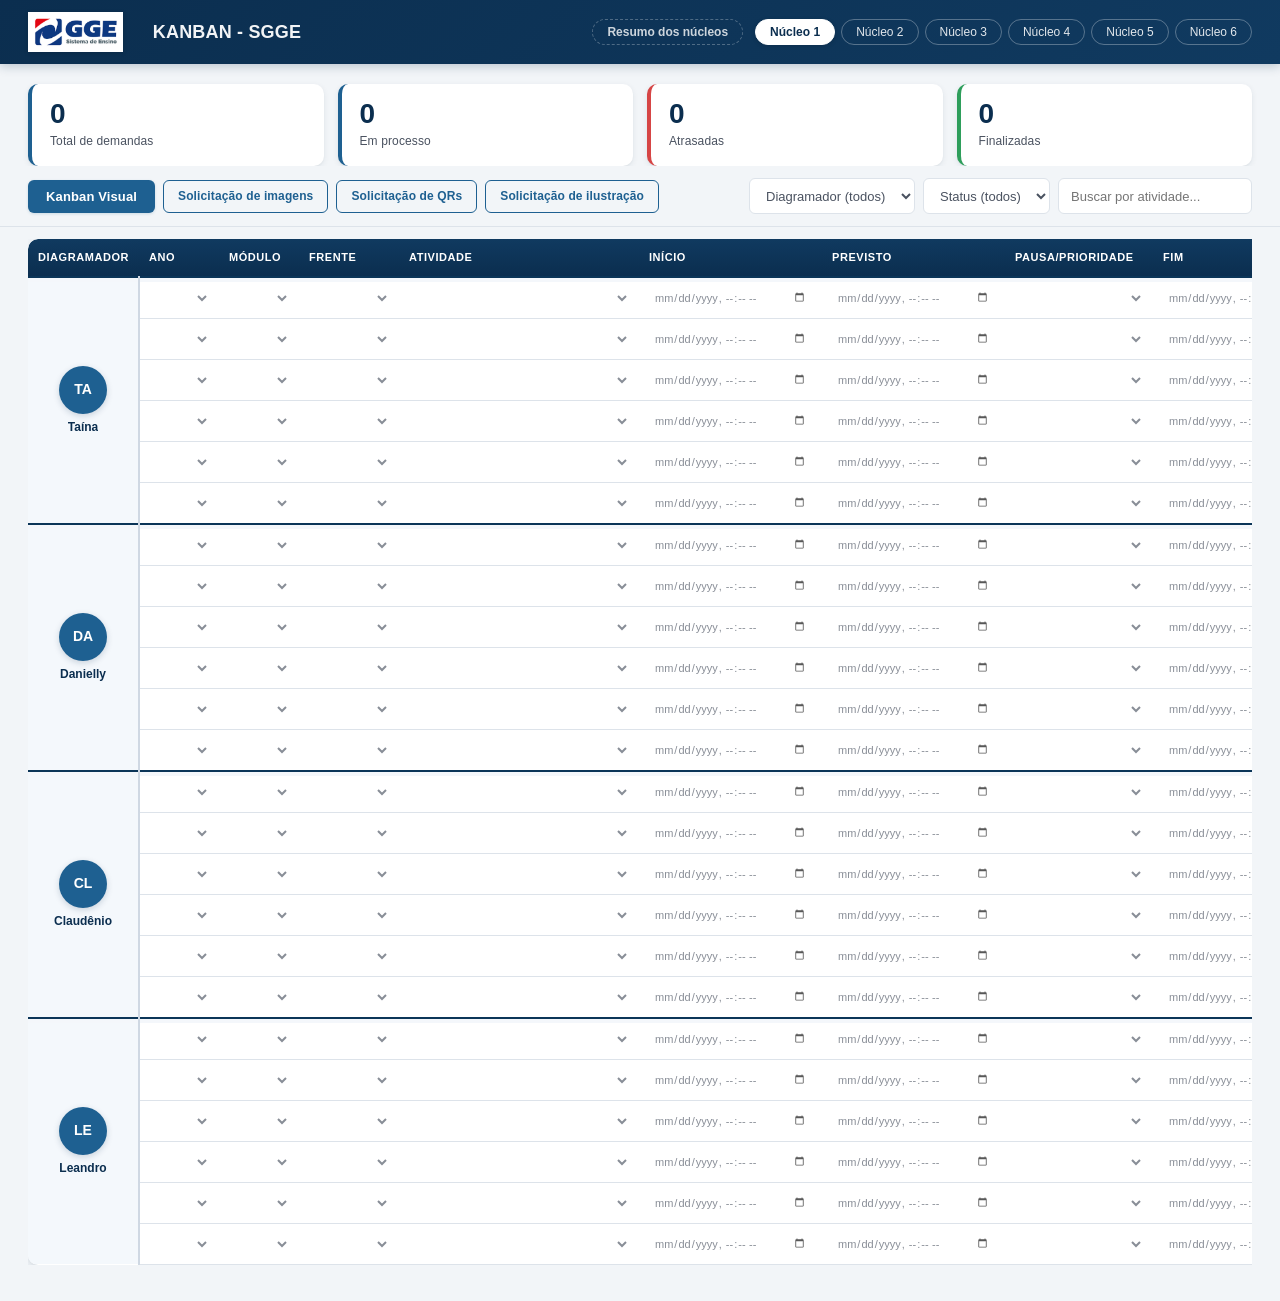
==== commit 8b08e0c6: "Atualiza arquivos publicados do dashboard" ====
--- a/index.html
+++ b/index.html
@@ -413,6 +413,30 @@
     </div>
   </div>
 
+  <!-- Modal de senha — protege acesso ao Resumo dos núcleos -->
+  <div id="modal-senha-resumo" class="modal-senha-overlay oculto" role="dialog" aria-modal="true" aria-labelledby="modal-senha-titulo">
+    <div class="modal-senha-box">
+      <div class="modal-senha-icone" aria-hidden="true">🔒</div>
+      <h2 class="modal-senha-titulo" id="modal-senha-titulo">Acesso restrito</h2>
+      <p class="modal-senha-descricao">Digite a senha para acessar o Resumo dos núcleos.</p>
+      <div class="modal-senha-campo-wrap">
+        <input
+          type="password"
+          id="input-senha-resumo"
+          class="modal-senha-input"
+          placeholder="Senha"
+          autocomplete="off"
+          aria-label="Senha de acesso"
+        />
+      </div>
+      <p class="modal-senha-erro oculto" id="modal-senha-erro" role="alert">Senha incorreta. Tente novamente.</p>
+      <div class="modal-senha-acoes">
+        <button class="modal-senha-btn-cancelar" id="btn-senha-cancelar">Cancelar</button>
+        <button class="modal-senha-btn-entrar" id="btn-senha-entrar">Entrar</button>
+      </div>
+    </div>
+  </div>
+
   <script src="script.js"></script>
 </body>
 </html>
--- a/styles.css
+++ b/styles.css
@@ -1898,6 +1898,155 @@
   background-color: var(--azul-escuro);
 }
 
+/* ===================== MODAL DE SENHA — RESUMO DOS NÚCLEOS ===================== */
+
+.modal-senha-overlay {
+  position: fixed;
+  inset: 0;
+  z-index: 9000;
+  background: rgba(2, 10, 20, 0.78);
+  backdrop-filter: blur(6px);
+  display: flex;
+  align-items: center;
+  justify-content: center;
+  padding: 20px;
+  animation: modalSenhaFadeIn 0.20s ease;
+}
+
+.modal-senha-overlay.oculto {
+  display: none;
+}
+
+@keyframes modalSenhaFadeIn {
+  from { opacity: 0; }
+  to   { opacity: 1; }
+}
+
+.modal-senha-box {
+  background: #ffffff;
+  border-radius: 18px;
+  padding: 36px 40px 32px;
+  width: 100%;
+  max-width: 400px;
+  box-shadow:
+    0 24px 60px rgba(0, 0, 0, 0.32),
+    0 4px 16px rgba(0, 0, 0, 0.16);
+  text-align: center;
+  animation: modalSenhaSlideUp 0.22s cubic-bezier(0.34, 1.56, 0.64, 1);
+}
+
+@keyframes modalSenhaSlideUp {
+  from { transform: translateY(18px); opacity: 0; }
+  to   { transform: translateY(0);    opacity: 1; }
+}
+
+.modal-senha-icone {
+  font-size: 36px;
+  margin-bottom: 12px;
+  line-height: 1;
+}
+
+.modal-senha-titulo {
+  font-size: 19px;
+  font-weight: 800;
+  color: #0a2540;
+  margin: 0 0 8px;
+  letter-spacing: -0.01em;
+}
+
+.modal-senha-descricao {
+  font-size: 13.5px;
+  color: #5c7a96;
+  margin: 0 0 22px;
+  line-height: 1.5;
+}
+
+.modal-senha-campo-wrap {
+  margin-bottom: 10px;
+}
+
+.modal-senha-input {
+  width: 100%;
+  box-sizing: border-box;
+  padding: 11px 16px;
+  border: 1.5px solid #c8d8e8;
+  border-radius: 10px;
+  font-size: 15px;
+  color: #0a2540;
+  background: #f5f9fd;
+  outline: none;
+  transition: border-color 0.18s ease, box-shadow 0.18s ease;
+  letter-spacing: 0.06em;
+}
+
+.modal-senha-input:focus {
+  border-color: var(--azul-principal, #1565c0);
+  box-shadow: 0 0 0 3px rgba(21, 101, 192, 0.14);
+  background: #ffffff;
+}
+
+.modal-senha-erro {
+  font-size: 12.5px;
+  color: #c0392b;
+  margin: 0 0 14px;
+  font-weight: 500;
+}
+
+.modal-senha-erro.oculto {
+  display: none;
+}
+
+.modal-senha-acoes {
+  display: flex;
+  gap: 10px;
+  margin-top: 18px;
+}
+
+.modal-senha-btn-cancelar {
+  flex: 1;
+  padding: 11px 0;
+  border-radius: 10px;
+  border: 1.5px solid #c8d8e8;
+  background: #f0f5fb;
+  color: #4a6070;
+  font-size: 14px;
+  font-weight: 600;
+  cursor: pointer;
+  transition: background 0.16s ease, border-color 0.16s ease;
+}
+
+.modal-senha-btn-cancelar:hover {
+  background: #e2ecf5;
+  border-color: #9fb8cc;
+}
+
+.modal-senha-btn-entrar {
+  flex: 1;
+  padding: 11px 0;
+  border-radius: 10px;
+  border: none;
+  background: var(--azul-principal, #1565c0);
+  color: #ffffff;
+  font-size: 14px;
+  font-weight: 700;
+  cursor: pointer;
+  transition: background 0.16s ease, transform 0.16s ease;
+}
+
+.modal-senha-btn-entrar:hover {
+  background: #0d4fa0;
+}
+
+.modal-senha-btn-entrar:active {
+  transform: scale(0.97);
+}
+
+@media (max-width: 480px) {
+  .modal-senha-box {
+    padding: 28px 22px 24px;
+  }
+}
+
 .etiqueta-status.status-pausado {
   background-color: var(--amarelo);
   color: #3a2000;
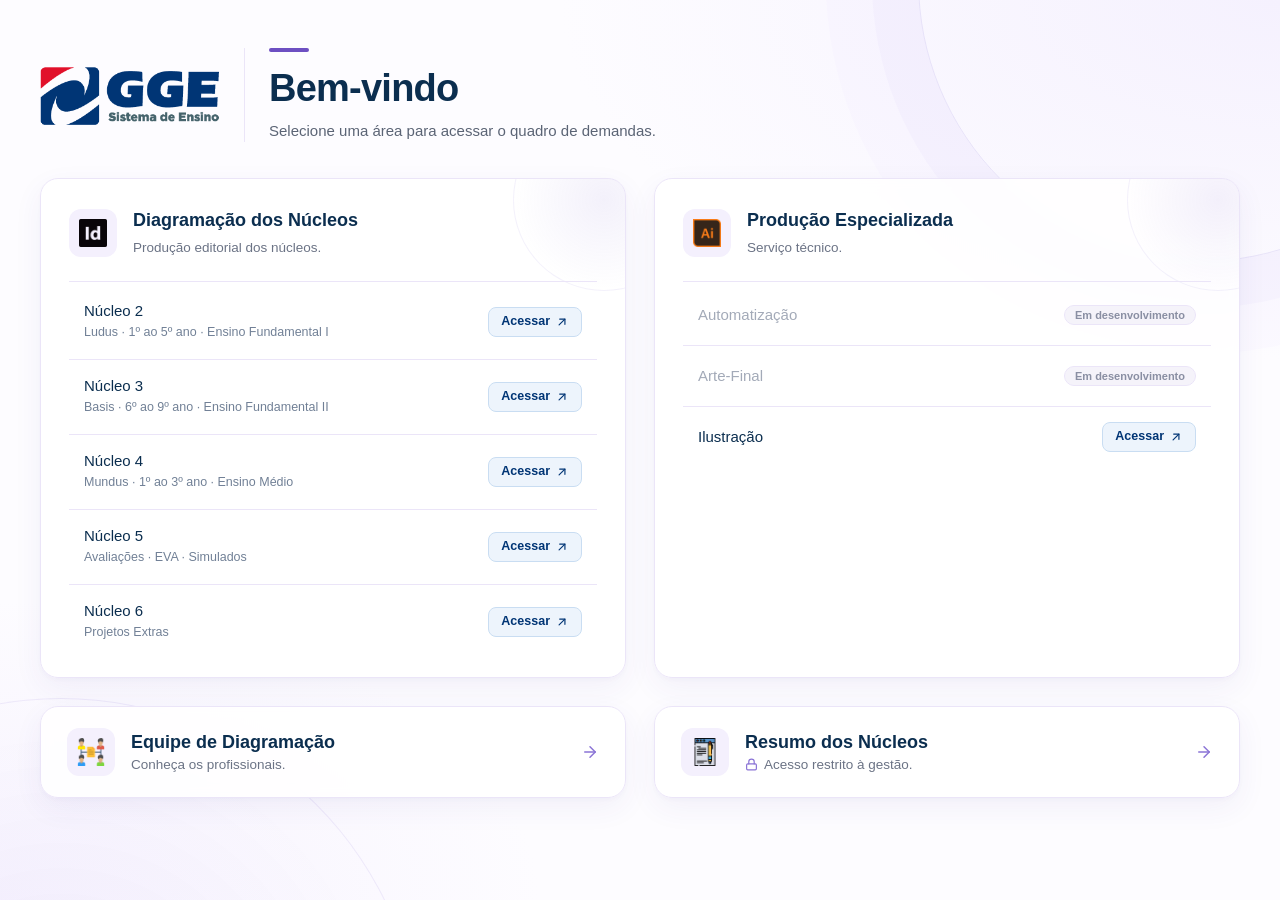
==== commit 2f940646: "Add files via upload" ====
--- a/index.html
+++ b/index.html
@@ -4,6 +4,7 @@
   <meta charset="UTF-8">
   <meta name="viewport" content="width=device-width, initial-scale=1.0">
   <title>KANBAN - SGGE</title>
+  <link rel="icon" type="image/png" href="./assets/favicon.png?v=2">
   <link rel="stylesheet" href="styles.css">
 </head>
 <body>
@@ -13,7 +14,34 @@
     <div class="topbar-logo">
       <img src="assets/logo-gge.png" alt="Logo GGE" class="logo-gge">
     </div>
-    <h1 class="topbar-title">KANBAN - SGGE</h1>
+    <span class="topbar-separador" aria-hidden="true"></span>
+    <!-- Identidade clicável: volta para a tela inicial (Bem-vindo) sem recarregar a página -->
+    <h1 class="topbar-title">
+      <button type="button" id="btn-ir-inicio" class="topbar-title-btn" title="Voltar para a tela inicial">KANBAN - SGGE</button>
+    </h1>
+    <!-- Acesso à visão Performance: só aparece na tela do Resumo (já autenticada) -->
+    <!-- Relatórios (área gerencial): visível só na tela do Resumo, já autenticada -->
+    <div class="relatorios-menu-wrap" id="relatorios-menu-wrap" hidden>
+      <button type="button" id="btn-relatorios" class="btn-performance btn-relatorios" aria-haspopup="menu" aria-expanded="false" aria-controls="menu-relatorios">
+        <svg viewBox="0 0 24 24" width="16" height="16" fill="none" stroke="currentColor" stroke-width="2" stroke-linecap="round" stroke-linejoin="round" aria-hidden="true" focusable="false"><path d="M14 2H6a2 2 0 0 0-2 2v16a2 2 0 0 0 2 2h12a2 2 0 0 0 2-2V8z"/><polyline points="14 2 14 8 20 8"/><line x1="8" y1="13" x2="16" y2="13"/><line x1="8" y1="17" x2="13" y2="17"/></svg>
+        <span>Relatórios</span>
+        <svg class="btn-relatorios-seta" viewBox="0 0 24 24" width="14" height="14" fill="none" stroke="currentColor" stroke-width="2.5" stroke-linecap="round" stroke-linejoin="round" aria-hidden="true" focusable="false"><polyline points="6 9 12 15 18 9"/></svg>
+      </button>
+      <div class="menu-relatorios" id="menu-relatorios" role="menu" aria-labelledby="btn-relatorios" hidden>
+        <button type="button" class="menu-relatorios-item" role="menuitem" data-relatorio="colecao">
+          <svg viewBox="0 0 24 24" width="20" height="20" fill="none" stroke="currentColor" stroke-width="1.8" stroke-linecap="round" stroke-linejoin="round" aria-hidden="true"><path d="M4 19.5A2.5 2.5 0 0 1 6.5 17H20"/><path d="M6.5 2H20v20H6.5A2.5 2.5 0 0 1 4 19.5v-15A2.5 2.5 0 0 1 6.5 2z"/></svg>
+          <span><strong>Performance por Coleção</strong><small>Análise consolidada da produção editorial por coleção.</small></span>
+        </button>
+        <button type="button" class="menu-relatorios-item" role="menuitem" data-relatorio="individual">
+          <svg viewBox="0 0 24 24" width="20" height="20" fill="none" stroke="currentColor" stroke-width="1.8" stroke-linecap="round" stroke-linejoin="round" aria-hidden="true"><path d="M20 21v-2a4 4 0 0 0-4-4H8a4 4 0 0 0-4 4v2"/><circle cx="12" cy="7" r="4"/></svg>
+          <span><strong>Performance Individual</strong><small>Análise de produtividade por diagramador.</small></span>
+        </button>
+      </div>
+    </div>
+    <button type="button" id="btn-performance" class="btn-performance" hidden>
+      <svg viewBox="0 0 24 24" width="16" height="16" fill="none" stroke="currentColor" stroke-width="2" stroke-linecap="round" stroke-linejoin="round" aria-hidden="true" focusable="false"><line x1="18" y1="20" x2="18" y2="10"/><line x1="12" y1="20" x2="12" y2="4"/><line x1="6" y1="20" x2="6" y2="14"/></svg>
+      <span>Performance</span>
+    </button>
 
     <!-- Navegação do cabeçalho: "Resumo dos núcleos" troca para a tela de gestão geral;
          os botões de núcleo trocam para a tabela operacional daquele núcleo -->
@@ -28,35 +56,131 @@
     </nav>
   </header>
 
+  <!-- ===================== TELA: INÍCIO (PORTAL "BEM-VINDO") ===================== -->
+  <section id="tela-inicio" class="tela-inicio oculto">
+    <div class="inicio-conteudo">
+      <!-- Cabeçalho exclusivo da abertura (o .topbar fica oculto via body.modo-inicio) -->
+      <header class="inicio-boas-vindas">
+        <img src="assets/logo.png" alt="Sistema GGE de Ensino" class="inicio-logo">
+        <span class="inicio-logo-separador" aria-hidden="true"></span>
+        <div class="inicio-boas-vindas-textos">
+          <span class="inicio-barra" aria-hidden="true"></span>
+          <h2 class="inicio-titulo">Bem-vindo</h2>
+          <p class="inicio-subtitulo">Selecione uma área para acessar o quadro de demandas.</p>
+        </div>
+      </header>
+
+      <!-- Linha 1: dois cards principais com listas de acesso (itens gerados em renderizarCardsNucleosInicio) -->
+      <div class="inicio-grade">
+        <section class="inicio-card inicio-card-area" aria-labelledby="inicio-titulo-nucleos">
+          <div class="inicio-card-cabecalho">
+            <span class="inicio-card-icone" aria-hidden="true">
+              <img src="assets/diagrama%C3%A7%C3%A3o.png" alt="" class="inicio-card-icone-img">
+            </span>
+            <div>
+              <h3 class="inicio-card-titulo" id="inicio-titulo-nucleos">Diagramação dos Núcleos</h3>
+              <p class="inicio-card-descricao">Produção editorial dos núcleos.</p>
+            </div>
+          </div>
+          <ul class="inicio-lista" id="inicio-lista-nucleos"></ul>
+        </section>
+
+        <section class="inicio-card inicio-card-area" aria-labelledby="inicio-titulo-especializada">
+          <div class="inicio-card-cabecalho">
+            <span class="inicio-card-icone" aria-hidden="true">
+              <img src="assets/illustrator.png" alt="" class="inicio-card-icone-img">
+            </span>
+            <div>
+              <h3 class="inicio-card-titulo" id="inicio-titulo-especializada">Produção Especializada</h3>
+              <p class="inicio-card-descricao">Serviço técnico.</p>
+            </div>
+          </div>
+          <ul class="inicio-lista" id="inicio-lista-especializada"></ul>
+        </section>
+      </div>
+
+      <!-- Linha 2: cards horizontais de altura reduzida -->
+      <div class="inicio-grade">
+        <button type="button" class="inicio-card inicio-card-atalho" id="btn-inicio-equipe">
+          <span class="inicio-card-icone" aria-hidden="true">
+              <img src="assets/equipe.png" alt="" class="inicio-card-icone-img">
+            </span>
+          <span class="inicio-atalho-textos">
+            <span class="inicio-card-titulo">Equipe de Diagramação</span>
+            <span class="inicio-card-descricao">Conheça os profissionais.</span>
+          </span>
+          <span class="inicio-atalho-seta" aria-hidden="true">
+            <svg viewBox="0 0 24 24" width="18" height="18" fill="none" stroke="currentColor" stroke-width="2" stroke-linecap="round" stroke-linejoin="round"><line x1="5" y1="12" x2="19" y2="12"/><polyline points="12 5 19 12 12 19"/></svg>
+          </span>
+        </button>
+
+        <button type="button" class="inicio-card inicio-card-atalho" id="btn-inicio-resumo">
+          <span class="inicio-card-icone" aria-hidden="true">
+              <img src="assets/resumo.png" alt="" class="inicio-card-icone-img">
+            </span>
+          <span class="inicio-atalho-textos">
+            <span class="inicio-card-titulo">Resumo dos Núcleos</span>
+            <span class="inicio-card-descricao">
+              <svg class="inicio-cadeado" viewBox="0 0 24 24" width="13" height="13" fill="none" stroke="currentColor" stroke-width="2.2" stroke-linecap="round" stroke-linejoin="round" aria-hidden="true"><rect x="3" y="11" width="18" height="11" rx="2"/><path d="M7 11V7a5 5 0 0 1 10 0v4"/></svg>
+              Acesso restrito à gestão.
+            </span>
+          </span>
+          <span class="inicio-atalho-seta" aria-hidden="true">
+            <svg viewBox="0 0 24 24" width="18" height="18" fill="none" stroke="currentColor" stroke-width="2" stroke-linecap="round" stroke-linejoin="round"><line x1="5" y1="12" x2="19" y2="12"/><polyline points="12 5 19 12 12 19"/></svg>
+          </span>
+        </button>
+      </div>
+    </div>
+  </section>
+
   <!-- ===================== TELA: RESUMO DOS NÚCLEOS (VISÃO GERENCIAL DE TODOS OS SETORES) ===================== -->
   <section id="tela-resumo-nucleos" class="tela-resumo-nucleos oculto">
-    <h2 class="tela-resumo-titulo">Resumo dos núcleos</h2>
-
-    <!-- Cards gerais: somam as demandas de TODOS os núcleos/setores -->
-    <div class="resumo-geral-cards">
-      <div class="resumo-card resumo-card-total">
-        <span class="resumo-numero" id="resumo-geral-total">0</span>
-        <span class="resumo-label">Total de demandas</span>
-      </div>
-      <div class="resumo-card resumo-processo">
-        <span class="resumo-numero" id="resumo-geral-processo">0</span>
-        <span class="resumo-label">Em processo</span>
-      </div>
-      <div class="resumo-card resumo-atrasado resumo-card-destaque">
-        <span class="resumo-numero" id="resumo-geral-atrasadas">0</span>
-        <span class="resumo-label">Atrasadas</span>
-      </div>
-      <div class="resumo-card resumo-finalizado">
-        <span class="resumo-numero" id="resumo-geral-finalizadas">0</span>
-        <span class="resumo-label">Finalizadas</span>
-      </div>
-    </div>
-
-    <!-- Alternância entre as visões internas do "Resumo dos núcleos" -->
-    <div class="resumo-acoes-secundarias">
-      <button id="btn-visao-equipe" class="btn-toggle-resumo ativo">Visão da equipe</button>
-      <button id="btn-kanban-visual-geral" class="btn-toggle-resumo">Kanban Visual Geral</button>
-      <button id="btn-equipe-diagramacao" class="btn-toggle-resumo">Equipe de Diagramação</button>
+    <!-- Cabeçalho operacional do Resumo (oculto nas visões Performance e Equipe de Diagramação) -->
+    <div id="resumo-cabecalho-operacional">
+      <h2 class="tela-resumo-titulo">Resumo dos núcleos</h2>
+
+      <!-- Contagem de diagramadores DISTINTOS, a partir dos mesmos grupos das listas abaixo -->
+      <div class="resumo-equipe-cards">
+        <div class="resumo-equipe-card resumo-equipe-card-total">
+          <div class="resumo-equipe-card-textos">
+            <span class="resumo-equipe-numero" id="resumo-diag-total">–</span>
+            <span class="resumo-equipe-label">Total de Diagramadores</span>
+          </div>
+          <span class="resumo-equipe-icone" aria-hidden="true">
+            <svg viewBox="0 0 24 24" width="26" height="26" fill="none" stroke="currentColor" stroke-width="1.8" stroke-linecap="round" stroke-linejoin="round"><circle cx="12" cy="7" r="3.2"/><path d="M6.5 20v-1.5a5.5 5.5 0 0 1 11 0V20"/><circle cx="4.5" cy="10" r="2.2"/><path d="M1 20v-1a3.5 3.5 0 0 1 4-3.46"/><circle cx="19.5" cy="10" r="2.2"/><path d="M23 20v-1a3.5 3.5 0 0 0-4-3.46"/></svg>
+          </span>
+        </div>
+        <div class="resumo-equipe-card resumo-equipe-card-ativos">
+          <div class="resumo-equipe-card-textos">
+            <span class="resumo-equipe-numero" id="resumo-diag-ativos">–</span>
+            <span class="resumo-equipe-label">Diagramadores com atividade</span>
+          </div>
+          <span class="resumo-equipe-icone" aria-hidden="true">
+            <svg viewBox="0 0 24 24" width="26" height="26" fill="none" stroke="currentColor" stroke-width="1.8" stroke-linecap="round" stroke-linejoin="round"><path d="M17 21v-2a4 4 0 0 0-4-4H5a4 4 0 0 0-4 4v2"/><circle cx="9" cy="7" r="4"/><path d="M23 21v-2a4 4 0 0 0-3-3.87"/><path d="M16 3.13a4 4 0 0 1 0 7.75"/></svg>
+          </span>
+        </div>
+        <div class="resumo-equipe-card resumo-equipe-card-livres">
+          <div class="resumo-equipe-card-textos">
+            <span class="resumo-equipe-numero" id="resumo-diag-livres">–</span>
+            <span class="resumo-equipe-label">Diagramadores livres</span>
+          </div>
+          <span class="resumo-equipe-icone" aria-hidden="true">
+            <svg viewBox="0 0 24 24" width="26" height="26" fill="none" stroke="currentColor" stroke-width="1.8" stroke-linecap="round" stroke-linejoin="round"><path d="M16 21v-2a4 4 0 0 0-4-4H6a4 4 0 0 0-4 4v2"/><circle cx="9" cy="7" r="4"/><polyline points="16 11 18 13 22 9"/></svg>
+          </span>
+        </div>
+        <div class="resumo-equipe-card resumo-equipe-card-ferias">
+          <div class="resumo-equipe-card-textos">
+            <span class="resumo-equipe-numero" id="resumo-diag-ferias">–</span>
+            <span class="resumo-equipe-label">Diagramadores de férias</span>
+          </div>
+          <span class="resumo-equipe-icone" aria-hidden="true">
+            <svg viewBox="0 0 24 24" fill="none" stroke="currentColor" stroke-width="2" stroke-linecap="round" stroke-linejoin="round"><rect x="3" y="4" width="18" height="18" rx="2"/><line x1="16" y1="2" x2="16" y2="6"/><line x1="8" y1="2" x2="8" y2="6"/><line x1="3" y1="10" x2="21" y2="10"/></svg>
+          </span>
+        </div>
+      </div>
+      <p class="resumo-equipe-aviso oculto" id="resumo-listas-aviso" role="status">Não foi possível ler a lista oficial de diagramadores (aba LISTAS). Os indicadores da equipe estão indisponíveis.</p>
+      <p class="resumo-equipe-aviso oculto" id="resumo-ferias-aviso" role="status">Não foi possível consultar as férias. A contagem de diagramadores de férias está indisponível e a lista de livres pode incluir quem está de férias.</p>
+      <p class="resumo-equipe-aviso oculto" id="resumo-equipe-aviso" role="status">Não foi possível carregar as demandas da planilha. Os indicadores da equipe estão indisponíveis.</p>
     </div>
 
     <!-- ===================== VISÃO: EQUIPE (demandas críticas + diagramadores) ===================== -->
@@ -84,6 +208,13 @@
             <!-- Etiquetas geradas dinamicamente em script.js -->
           </div>
         </div>
+        <div class="resumo-equipe-coluna resumo-equipe-coluna-ferias">
+          <h3 class="resumo-equipe-subtitulo">Diagramadores de férias</h3>
+          <p class="resumo-equipe-descricao">Profissionais temporariamente indisponíveis por período de férias.</p>
+          <div class="resumo-equipe-etiquetas" id="lista-diagramadores-ferias">
+            <!-- Itens gerados dinamicamente em script.js -->
+          </div>
+        </div>
       </div>
     </div>
 
@@ -95,9 +226,14 @@
 
         <!-- Nav bar como overlay dentro do hero — não cria faixa separada -->
         <div class="team-nav-bar">
-          <button id="btn-voltar-resumo-equipe" class="team-back-btn">
-            &#8592; Resumo dos núcleos
+          <!-- Botão Voltar animado (equivalente ao BackButton de referência, em HTML/CSS nativos) -->
+          <button type="button" id="btn-voltar-resumo-equipe" class="botao-voltar-animado" aria-label="Voltar ao início">
+            <span class="botao-voltar-animado-icone" aria-hidden="true">
+              <svg viewBox="0 0 24 24" width="18" height="18" fill="none" stroke="currentColor" stroke-width="2.2" stroke-linecap="round" stroke-linejoin="round" focusable="false"><path d="M19 12H5"/><path d="M12 19l-7-7 7-7"/></svg>
+            </span>
+            <span class="botao-voltar-animado-texto">Voltar</span>
           </button>
+          <img src="assets/logo.png" alt="Sistema GGE de Ensino" class="team-logo" width="300" height="98">
         </div>
 
         <!-- Decorações de fundo do hero -->
@@ -105,18 +241,15 @@
         <div class="team-hero-orb team-hero-orb-2" aria-hidden="true"></div>
         <div class="team-hero-orb team-hero-orb-3" aria-hidden="true"></div>
 
-        <!-- Conteúdo do hero -->
+        <!-- Conteúdo do hero (compacto) -->
         <div class="team-hero-body">
           <div class="team-hero-content">
-            <p class="team-hero-eyebrow">GGE · Sistema de Ensino</p>
-            <h2 class="team-hero-titulo">Equipe de<br>Diagramação</h2>
-            <p class="team-hero-subtitulo">Conheça os profissionais que movimentam o fluxo de produção dos materiais.</p>
-            <p class="team-hero-descricao">Mais do que demandas e prazos, este painel representa pessoas, talento e colaboração diária na construção do ensino.</p>
-          </div>
-          <div class="team-hero-art" aria-hidden="true">
-            <div class="team-hero-art-ring team-hero-art-ring-1"></div>
-            <div class="team-hero-art-ring team-hero-art-ring-2"></div>
-            <div class="team-hero-art-ring team-hero-art-ring-3"></div>
+            <!-- Título + ícone "diagramação" (assets/diagramação.png) na mesma linha -->
+            <div class="team-hero-titulo-linha">
+              <h2 class="team-hero-titulo">Equipe de Diagramação</h2>
+              <img src="assets/diagrama%C3%A7%C3%A3o.png" alt="" class="team-hero-titulo-icone" width="512" height="512" aria-hidden="true">
+            </div>
+            <p class="team-hero-subtitulo">Conheça os profissionais responsáveis pela produção editorial.</p>
           </div>
         </div>
 
@@ -125,16 +258,19 @@
       <!-- Bloco 2: Carrossel da equipe -->
       <div class="team-carousel-section">
         <div class="team-carousel-header">
-          <span class="team-carousel-label">Profissionais da equipe</span>
-          <span class="team-carousel-count" id="team-carousel-count"></span>
-        </div>
+          <h3 class="team-carousel-label">Profissionais da equipe</h3>
+          <span class="team-carousel-count" id="team-carousel-count" role="status"></span>
+        </div>
+        <!-- Filtros por núcleo (gerados a partir da aba LISTAS) -->
+        <div class="team-filtros" id="team-filtros" role="group" aria-label="Filtrar profissionais por núcleo"></div>
         <div class="equipe-carousel-wrapper">
-          <button class="equipe-carousel-btn equipe-carousel-prev" aria-label="Anterior">&#8249;</button>
-          <div class="equipe-carousel" id="equipeCarousel">
+          <button type="button" class="equipe-carousel-btn equipe-carousel-prev" aria-label="Profissionais anteriores" aria-controls="equipeCarousel">&#8249;</button>
+          <div class="equipe-carousel" id="equipeCarousel" tabindex="0" role="region" aria-label="Profissionais da equipe — use as setas do teclado para navegar">
             <!-- Cards gerados dinamicamente por renderizarCarrosselEquipe() -->
           </div>
-          <button class="equipe-carousel-btn equipe-carousel-next" aria-label="Próximo">&#8250;</button>
-        </div>
+          <button type="button" class="equipe-carousel-btn equipe-carousel-next" aria-label="Próximos profissionais" aria-controls="equipeCarousel">&#8250;</button>
+        </div>
+        <div class="equipe-carousel-indicador" id="equipe-carousel-indicador" aria-live="polite"></div>
       </div>
 
       <!-- Bloco 3: Faixa institucional final -->
@@ -164,6 +300,137 @@
         <!-- Blocos por núcleo gerados dinamicamente em script.js -->
       </div>
     </div>
+
+    <!-- ===================== VISÃO: PERFORMANCE (indicadores consolidados, área gerencial) ===================== -->
+    <div id="resumo-visao-performance" class="oculto">
+      <div class="performance-cabecalho">
+        <div>
+          <h2 class="performance-titulo">Performance dos Núcleos</h2>
+          <p class="performance-subtitulo">Indicadores consolidados da produção de diagramação.</p>
+        </div>
+        <button type="button" id="btn-voltar-resumo" class="btn-voltar-resumo">&#8592; Voltar ao Resumo</button>
+      </div>
+
+      <!-- Indicador discreto de cálculo/erro (controlado por agendarRenderizacaoPerformance) -->
+      <p class="perf-status" id="perf-status" role="status" hidden></p>
+
+      <!-- Cards gerais (transferidos do Resumo, mesmos IDs): somam as demandas de TODOS os núcleos/setores -->
+      <div class="resumo-geral-cards">
+        <div class="resumo-card resumo-card-total">
+          <span class="resumo-numero" id="resumo-geral-total">0</span>
+          <span class="resumo-label">Total de demandas</span>
+        </div>
+        <div class="resumo-card resumo-processo">
+          <span class="resumo-numero" id="resumo-geral-processo">0</span>
+          <span class="resumo-label">Em processo</span>
+        </div>
+        <div class="resumo-card resumo-atrasado resumo-card-destaque">
+          <span class="resumo-numero" id="resumo-geral-atrasadas">0</span>
+          <span class="resumo-label">Atrasadas</span>
+        </div>
+        <!-- Substitui "Finalizadas" (o total de concluídas aparece na Tabela de Performance) -->
+        <div class="resumo-card resumo-card-tempo">
+          <span class="resumo-numero" id="resumo-geral-tempo-medio" title="">–</span>
+          <span class="resumo-label">Tempo médio de atividade</span>
+        </div>
+      </div>
+
+      <!-- ===================== GRÁFICOS ===================== -->
+      <div class="perf-graficos">
+        <section class="perf-card" aria-labelledby="perf-titulo-nucleos">
+          <h3 class="perf-card-titulo" id="perf-titulo-nucleos">Total de atividades por núcleo</h3>
+          <div class="perf-barras" id="perf-grafico-nucleos"></div>
+        </section>
+
+        <section class="perf-card" aria-labelledby="perf-titulo-prazo">
+          <h3 class="perf-card-titulo" id="perf-titulo-prazo">No prazo x Com atraso</h3>
+          <p class="perf-card-nota">Atividades concluídas com prazo previsto informado.</p>
+          <div class="perf-pizza" id="perf-grafico-prazo"></div>
+        </section>
+      </div>
+
+      <!-- ===================== PERFORMANCE POR DIAGRAMADOR ===================== -->
+      <h3 class="perf-secao-titulo">Performance por diagramador</h3>
+
+      <section class="perf-card" aria-labelledby="perf-titulo-ranking">
+        <h4 class="perf-card-titulo" id="perf-titulo-ranking">Ranking operacional</h4>
+        <p class="perf-card-nota">Total de atividades concluídas por diagramador.</p>
+        <div class="perf-barras perf-ranking" id="perf-ranking"></div>
+      </section>
+
+      <section class="perf-card" aria-labelledby="perf-titulo-tabela">
+        <h4 class="perf-card-titulo" id="perf-titulo-tabela">Tabela de Performance</h4>
+        <div class="perf-tabela-scroll">
+          <table class="perf-tabela" id="perf-tabela">
+            <thead>
+              <tr>
+                <th scope="col" data-coluna="nome" class="perf-col-texto">Diagramador</th>
+                <th scope="col" data-coluna="total">Total de Atividades</th>
+                <th scope="col" data-coluna="concluidas">Concluídas</th>
+                <th scope="col" data-coluna="emAndamento">Em andamento</th>
+                <th scope="col" data-coluna="pendentes">Pendentes</th>
+                <th scope="col" data-coluna="noPrazo">Total no prazo</th>
+                <th scope="col" data-coluna="atrasadas">Total atrasada</th>
+                <th scope="col" data-coluna="pctNoPrazo">% no prazo</th>
+                <th scope="col" data-coluna="pctAtrasado">% atrasado</th>
+                <th scope="col" data-coluna="pctParticipacao">% participação</th>
+              </tr>
+            </thead>
+            <tbody id="perf-tabela-corpo"></tbody>
+          </table>
+        </div>
+      </section>
+
+      <!-- ===================== MAPA DE CALOR: CONCLUSÕES POR DIA ===================== -->
+      <section class="perf-card perf-card-mapa" aria-labelledby="perf-titulo-mapa">
+        <div class="perf-mapa-cabecalho">
+          <div>
+            <h3 class="perf-card-titulo" id="perf-titulo-mapa">Mapa de calor — atividades por dia e diagramador</h3>
+            <p class="perf-card-nota">Acompanhamento diário de atividades em execução, entregas concluídas e dias sem registros.</p>
+          </div>
+          <!-- Filtros do mapa: Núcleo (opções geradas em popularSeletorNucleoMapa) + Mês -->
+          <div class="perf-mapa-filtros">
+            <label class="perf-mapa-filtro">
+              <span class="perf-mapa-filtro-rotulo">Núcleo</span>
+              <select id="perf-mapa-nucleo" aria-label="Núcleo exibido no mapa de calor">
+                <option value="">Todos os núcleos</option>
+              </select>
+            </label>
+            <!-- Filtro mensal: mostra todos os dias do mês escolhido; ano = ano atual -->
+            <label class="perf-mapa-filtro">
+              <span class="perf-mapa-filtro-rotulo">Mês</span>
+              <select id="perf-mapa-mes" aria-label="Mês exibido no mapa de calor">
+                <option value="1">Janeiro</option>
+                <option value="2">Fevereiro</option>
+                <option value="3">Março</option>
+                <option value="4">Abril</option>
+                <option value="5">Maio</option>
+                <option value="6">Junho</option>
+                <option value="7">Julho</option>
+                <option value="8">Agosto</option>
+                <option value="9">Setembro</option>
+                <option value="10">Outubro</option>
+                <option value="11">Novembro</option>
+                <option value="12">Dezembro</option>
+              </select>
+            </label>
+          </div>
+        </div>
+        <ul class="perf-mapa-legenda" aria-label="Legenda do mapa de calor">
+          <li><span class="perf-mapa-legenda-amostra perf-mapa-concluidas" aria-hidden="true"></span>Atividades concluídas (nº de entregas)</li>
+          <li><span class="perf-mapa-legenda-amostra perf-mapa-execucao" aria-hidden="true"></span>Em atividade</li>
+          <li><span class="perf-mapa-legenda-amostra perf-mapa-sem-registro" aria-hidden="true"></span>Sem registros de atividade</li>
+          <li><span class="perf-mapa-legenda-amostra perf-mapa-futuro" aria-hidden="true"></span>Fim de semana, feriado ou dia futuro sem registros</li>
+          <li><span class="perf-mapa-selo-fer" aria-hidden="true">FER</span>Feriado oficial</li>
+          <li><span class="perf-mapa-legenda-amostra perf-mapa-ferias" aria-hidden="true"></span>Férias</li>
+          <li><span class="perf-mapa-legenda-hoje" aria-hidden="true"></span>Barra vermelha — Dia atual</li>
+          <li class="perf-mapa-legenda-nota">Sem registros não significa ausência de trabalho: indica apenas que não há Início/Fim registrados para o dia.</li>
+        </ul>
+        <p class="perf-mapa-ferias-aviso" id="perf-mapa-ferias-aviso" role="status" hidden>Dados de férias indisponíveis no momento: as férias não estão marcadas no mapa.</p>
+        <div class="perf-mapa-scroll" id="perf-mapa-calor"></div>
+      </section>
+      <div class="perf-mapa-dica" id="perf-mapa-dica" role="tooltip" hidden></div>
+    </div>
   </section>
 
   <!-- ===================== TELA: TABELA OPERACIONAL DO NÚCLEO SELECIONADO ===================== -->
@@ -172,30 +439,35 @@
     <!-- ===================== CARDS GERAIS ===================== -->
     <section class="resumo">
       <div class="resumo-card">
-        <span class="resumo-numero" id="resumo-total">0</span>
-        <span class="resumo-label">Total de demandas</span>
-      </div>
-      <div class="resumo-card">
-        <span class="resumo-numero" id="resumo-processo">0</span>
-        <span class="resumo-label">Em processo</span>
+        <div class="resumo-card-textos">
+          <span class="resumo-numero" id="resumo-processo">0</span>
+          <span class="resumo-label">Em processo</span>
+        </div>
+        <img src="assets/Em%20processo.png" alt="" class="resumo-card-icone">
       </div>
       <div class="resumo-card resumo-atrasado">
-        <span class="resumo-numero" id="resumo-atrasadas">0</span>
-        <span class="resumo-label">Atrasadas</span>
+        <div class="resumo-card-textos">
+          <span class="resumo-numero" id="resumo-atrasadas">0</span>
+          <span class="resumo-label">Atrasadas</span>
+        </div>
+        <img src="assets/Atrasadas.png" alt="" class="resumo-card-icone resumo-card-icone-atrasadas">
       </div>
       <div class="resumo-card resumo-finalizado">
-        <span class="resumo-numero" id="resumo-finalizadas">0</span>
-        <span class="resumo-label">Finalizadas</span>
+        <div class="resumo-card-textos">
+          <span class="resumo-numero" id="resumo-finalizadas">0</span>
+          <span class="resumo-label">Finalizadas</span>
+        </div>
+        <img src="assets/finalizado.png" alt="" class="resumo-card-icone">
       </div>
     </section>
 
     <!-- ===================== BARRA OPERACIONAL: KANBAN VISUAL + PLANILHAS AUXILIARES + FILTROS ===================== -->
     <section class="acoes">
       <div class="acoes-botoes">
-        <button id="btn-kanban-visual" class="btn-primario">Kanban Visual</button>
-        <button id="btn-solicitacao-imagens" class="btn-primario btn-acao-compacto">Solicitação de imagens</button>
-        <button id="btn-solicitacao-qrs" class="btn-primario btn-acao-compacto">Solicitação de QRs</button>
-        <button id="btn-solicitacao-ilustracao" class="btn-primario btn-acao-compacto">Solicitação de ilustração</button>
+        <button id="btn-kanban-visual" class="btn-primario"><svg class="btn-icone" viewBox="0 0 24 24" width="18" height="18" fill="none" stroke="currentColor" stroke-width="2" stroke-linecap="round" stroke-linejoin="round" aria-hidden="true" focusable="false"><rect x="3" y="3" width="18" height="18" rx="2"/><line x1="9" y1="3" x2="9" y2="21"/><line x1="15" y1="3" x2="15" y2="21"/></svg><span>Kanban Visual</span></button>
+        <button id="btn-solicitacao-imagens" class="btn-primario btn-acao-compacto"><svg class="btn-icone" viewBox="0 0 24 24" width="18" height="18" fill="none" stroke="currentColor" stroke-width="2" stroke-linecap="round" stroke-linejoin="round" aria-hidden="true" focusable="false"><rect x="3" y="3" width="18" height="18" rx="2"/><circle cx="8.5" cy="8.5" r="1.5"/><polyline points="21 15 16 10 5 21"/></svg><span>Solicitação de imagens</span></button>
+        <button id="btn-solicitacao-qrs" class="btn-primario btn-acao-compacto"><svg class="btn-icone" viewBox="0 0 24 24" width="18" height="18" fill="none" stroke="currentColor" stroke-width="2" stroke-linecap="round" stroke-linejoin="round" aria-hidden="true" focusable="false"><rect x="3" y="3" width="7" height="7" rx="1"/><rect x="14" y="3" width="7" height="7" rx="1"/><rect x="3" y="14" width="7" height="7" rx="1"/><path d="M14 14h3v3h-3z"/><path d="M21 14v.01"/><path d="M21 21h-4"/><path d="M14 21v-1"/><path d="M21 17v1"/></svg><span>Solicitação de QRs</span></button>
+        <button id="btn-solicitacao-ilustracao" class="btn-primario btn-acao-compacto"><svg class="btn-icone" viewBox="0 0 24 24" width="18" height="18" fill="none" stroke="currentColor" stroke-width="2" stroke-linecap="round" stroke-linejoin="round" aria-hidden="true" focusable="false"><path d="M12 20h9"/><path d="M16.5 3.5a2.12 2.12 0 0 1 3 3L7 19l-4 1 1-4 12.5-12.5z"/></svg><span>Solicitação de ilustração</span></button>
       </div>
 
       <div class="filtros">
@@ -212,7 +484,18 @@
           <option value="Finalizado">Finalizado</option>
         </select>
 
-        <input type="text" id="filtro-busca" placeholder="Buscar por atividade...">
+        <!-- Mínimo de linhas exibidas por diagramador (preferência salva no navegador) -->
+        <label class="seletor-linhas" for="seletor-linhas-diagramador" title="Linhas por diagramador">
+          <svg class="seletor-linhas-icone" viewBox="0 0 24 24" width="16" height="16" fill="none" stroke="currentColor" stroke-width="2" stroke-linecap="round" stroke-linejoin="round" aria-hidden="true" focusable="false"><line x1="8" y1="6" x2="21" y2="6"/><line x1="8" y1="12" x2="21" y2="12"/><line x1="8" y1="18" x2="21" y2="18"/><line x1="3" y1="6" x2="3.01" y2="6"/><line x1="3" y1="12" x2="3.01" y2="12"/><line x1="3" y1="18" x2="3.01" y2="18"/></svg>
+          <span class="seletor-linhas-rotulo">Linhas por diagramador</span>
+          <select id="seletor-linhas-diagramador">
+            <option value="6">6 linhas</option>
+            <option value="7">7 linhas</option>
+            <option value="8">8 linhas</option>
+            <option value="9">9 linhas</option>
+            <option value="10">10 linhas</option>
+          </select>
+        </label>
       </div>
     </section>
 
@@ -246,12 +529,14 @@
 
   <!-- ===================== TELA: KANBAN VISUAL (QUADRO POR STATUS DO NÚCLEO SELECIONADO) ===================== -->
   <section id="tela-kanban-visual" class="tela-kanban-visual oculto">
+    <!-- Grade 1fr | auto | 1fr: botão à esquerda, título centralizado na largura total, filtros à direita -->
     <div class="kanban-visual-cabecalho">
-      <div>
-        <h2 class="kanban-visual-titulo">QUADRO KANBAN - SGGE</h2>
-        <p class="kanban-visual-subtitulo" id="kanban-visual-subtitulo">Núcleo 1</p>
-      </div>
-      <button id="btn-voltar-tabela" class="btn-primario">Voltar para tabela</button>
+      <div class="kanban-cabecalho-esquerda">
+        <button id="btn-voltar-tabela" class="btn-primario">Voltar para tabela</button>
+      </div>
+      <h2 class="kanban-visual-titulo">QUADRO KANBAN - SGGE - <span class="kanban-visual-subtitulo" id="kanban-visual-subtitulo">Núcleo 1</span></h2>
+      <!-- Filtro visual por diagramador do núcleo (botões gerados em renderizarFiltroDiagramadoresKanbanVisual) -->
+      <div class="kanban-filtro-diagramadores" id="kanban-filtro-diagramadores" role="group" aria-label="Filtrar demandas por diagramador"></div>
     </div>
 
     <div class="kanban-visual-grade">
@@ -281,6 +566,156 @@
       </div>
     </div>
   </section>
+
+  <!-- ===================== MODAL: CONFIGURAÇÃO DE RELATÓRIOS DE PERFORMANCE ===================== -->
+  <div id="modal-relatorio" class="modal-overlay modal-relatorio-overlay oculto" role="dialog" aria-modal="true" aria-labelledby="modal-relatorio-titulo">
+    <div class="modal modal-relatorio">
+      <div class="modal-header">
+        <h2 id="modal-relatorio-titulo">Relatório</h2>
+        <button type="button" class="btn-fechar" id="btn-fechar-relatorio" aria-label="Fechar">&times;</button>
+      </div>
+
+      <!-- Performance por Coleção -->
+      <form id="form-relatorio-colecao" class="modal-form form-relatorio" novalidate hidden>
+        <label class="campo-largo">
+          Coleção / unidade
+          <select id="rel-colecao" required></select>
+        </label>
+        <label>
+          Período inicial
+          <input type="date" id="rel-colecao-inicio" required>
+        </label>
+        <label>
+          Período final
+          <input type="date" id="rel-colecao-fim" required>
+        </label>
+      </form>
+
+      <!-- Performance Individual -->
+      <form id="form-relatorio-individual" class="modal-form form-relatorio" novalidate hidden>
+        <label>
+          Núcleo
+          <select id="rel-ind-nucleo" required></select>
+        </label>
+        <label>
+          Diagramador
+          <select id="rel-ind-diagramador" required></select>
+        </label>
+        <label>
+          Período inicial
+          <input type="date" id="rel-ind-inicio" required>
+        </label>
+        <label>
+          Período final
+          <input type="date" id="rel-ind-fim" required>
+        </label>
+      </form>
+
+      <p class="relatorio-regras">Total de atividades = atividades com <strong>Início</strong> no período (sem Início: data de criação). Entregas, no prazo e com atraso = atividades finalizadas com <strong>Fim</strong> no período.</p>
+      <p class="relatorio-erro" id="relatorio-erro" role="alert" hidden></p>
+
+      <div class="modal-acoes">
+        <button type="button" class="btn-secundario" id="btn-cancelar-relatorio">Cancelar</button>
+        <button type="button" class="btn-primario" id="btn-gerar-relatorio">Gerar relatório PDF</button>
+      </div>
+      <p class="relatorio-dica" id="relatorio-dica-impressao">Na janela de impressão, escolha <strong>Salvar como PDF</strong> como destino.</p>
+    </div>
+  </div>
+
+  <!-- ===================== MODAL: SELECIONAR ATIVIDADES (coluna ATIVIDADE) ===================== -->
+  <div id="modal-atividades" class="modal-overlay modal-relatorio-overlay oculto" role="dialog" aria-modal="true" aria-labelledby="modal-atividades-titulo" aria-describedby="modal-atividades-subtitulo">
+    <div class="modal modal-atividades">
+      <div class="modal-header modal-atividades-cabecalho">
+        <div>
+          <h2 id="modal-atividades-titulo">Selecionar atividades</h2>
+          <p id="modal-atividades-subtitulo">Selecione uma ou mais atividades para esta demanda.</p>
+        </div>
+        <button type="button" class="btn-fechar" id="btn-fechar-atividades" aria-label="Fechar sem salvar">&times;</button>
+      </div>
+      <div class="modal-atividades-busca-wrap">
+        <input type="search" id="modal-atividades-busca" class="modal-atividades-busca" placeholder="Buscar atividade..." aria-label="Buscar atividade" autocomplete="off">
+      </div>
+      <div class="modal-atividades-lista" id="modal-atividades-lista" role="group" aria-label="Atividades disponíveis"></div>
+      <div class="modal-atividades-rodape">
+        <span id="modal-atividades-contador" role="status">0 atividades selecionadas</span>
+        <button type="button" class="btn-secundario" id="btn-limpar-atividades">Limpar seleção</button>
+        <button type="button" class="btn-secundario" id="btn-cancelar-atividades">Cancelar</button>
+        <button type="button" class="btn-primario" id="btn-concluir-atividades">Concluir</button>
+      </div>
+    </div>
+  </div>
+
+  <!-- ===================== MODAL: DETALHE DE UMA CÉLULA DO MAPA DE CALOR ===================== -->
+  <div id="modal-mapa-detalhe" class="modal-overlay modal-relatorio-overlay oculto" role="dialog" aria-modal="true" aria-labelledby="modal-mapa-detalhe-titulo">
+    <div class="modal modal-mapa-detalhe">
+      <div class="modal-header mapa-detalhe-cabecalho">
+        <h2 id="modal-mapa-detalhe-titulo">Atividades concluídas</h2>
+        <button type="button" class="btn-fechar" id="btn-fechar-mapa-detalhe" aria-label="Fechar">&times;</button>
+      </div>
+      <div class="mapa-detalhe-conteudo" id="modal-mapa-detalhe-conteudo">
+        <div class="mapa-detalhe-resumo" id="mapa-detalhe-resumo"></div>
+        <p class="mapa-detalhe-aviso" id="mapa-detalhe-aviso" role="status" hidden></p>
+        <div class="mapa-detalhe-lista" id="mapa-detalhe-lista"></div>
+      </div>
+    </div>
+  </div>
+
+  <!-- ===================== MODAL: CONFIRMAÇÃO DA DATA FIM (CONCLUSÃO) ===================== -->
+  <div id="modal-conclusao" class="modal-overlay modal-relatorio-overlay oculto" role="dialog" aria-modal="true" aria-labelledby="modal-conclusao-titulo" aria-describedby="modal-conclusao-subtitulo">
+    <div class="modal modal-conclusao">
+      <div class="modal-header">
+        <h2 id="modal-conclusao-titulo">Confirmar conclusão da atividade</h2>
+        <button type="button" class="btn-fechar" id="btn-fechar-conclusao" aria-label="Fechar sem registrar">&times;</button>
+      </div>
+      <p class="conclusao-subtitulo" id="modal-conclusao-subtitulo">Confira as informações antes de registrar a conclusão na base de dados.</p>
+      <dl class="conclusao-detalhes" id="conclusao-detalhes"></dl>
+      <div class="conclusao-destaque" id="conclusao-destaque"></div>
+      <ul class="conclusao-pendencias" id="conclusao-pendencias" hidden></ul>
+      <p class="relatorio-erro" id="conclusao-erro" role="alert" hidden></p>
+      <div class="modal-acoes">
+        <button type="button" class="btn-secundario" id="btn-voltar-conclusao">Voltar e corrigir</button>
+        <button type="button" class="btn-primario" id="btn-confirmar-conclusao">Confirmar conclusão</button>
+      </div>
+    </div>
+  </div>
+
+  <!-- ===================== MODAL: PROGRAMAÇÃO DE FÉRIAS (somente interface) ===================== -->
+  <div id="modal-ferias" class="modal-overlay modal-relatorio-overlay oculto" role="dialog" aria-modal="true" aria-labelledby="modal-ferias-titulo">
+    <div class="modal modal-ferias">
+      <div class="modal-header">
+        <h2 id="modal-ferias-titulo">Programação de férias</h2>
+        <button type="button" class="btn-fechar" id="btn-fechar-ferias" aria-label="Fechar">&times;</button>
+      </div>
+      <form class="modal-form" id="form-ferias" novalidate>
+        <label class="campo-largo">
+          Diagramador
+          <input type="text" id="ferias-diagramador" readonly>
+        </label>
+        <label>
+          Data de início
+          <input type="date" id="ferias-inicio" required>
+        </label>
+        <label>
+          Data de término
+          <input type="date" id="ferias-fim" required>
+        </label>
+        <label class="campo-largo">
+          Observações (opcional)
+          <textarea id="ferias-observacoes" rows="3"></textarea>
+        </label>
+      </form>
+      <ul class="ferias-lista" id="ferias-lista" aria-label="Períodos de férias cadastrados" hidden></ul>
+      <p class="relatorio-erro" id="ferias-erro" role="alert" hidden></p>
+      <p class="ferias-aviso" id="ferias-aviso-persistencia">
+        O cadastro de férias ainda não está ativo: a integração com a aba FERIAS_DIAGRAMADORES
+        aguarda implantação validada. Por isso o botão "Salvar férias" está desabilitado e nada é registrado.
+      </p>
+      <div class="modal-acoes">
+        <button type="button" class="btn-secundario" id="btn-cancelar-ferias">Cancelar</button>
+        <button type="button" class="btn-primario" id="btn-salvar-ferias" disabled>Salvar férias</button>
+      </div>
+    </div>
+  </div>
 
   <!-- ===================== MODAL NOVA DEMANDA ===================== -->
   <div id="modal-overlay" class="modal-overlay oculto">
@@ -428,6 +863,11 @@
           autocomplete="off"
           aria-label="Senha de acesso"
         />
+        <!-- Mostrar/ocultar senha: type="button" para nunca enviar nada -->
+        <button type="button" class="modal-senha-olho" id="btn-mostrar-senha" aria-label="Mostrar senha" aria-controls="input-senha-resumo" aria-pressed="false">
+          <svg class="icone-olho-aberto" viewBox="0 0 24 24" width="20" height="20" fill="none" stroke="currentColor" stroke-width="2" stroke-linecap="round" stroke-linejoin="round" aria-hidden="true"><path d="M1 12s4-7 11-7 11 7 11 7-4 7-11 7S1 12 1 12z"/><circle cx="12" cy="12" r="3"/></svg>
+          <svg class="icone-olho-fechado" viewBox="0 0 24 24" width="20" height="20" fill="none" stroke="currentColor" stroke-width="2" stroke-linecap="round" stroke-linejoin="round" aria-hidden="true"><path d="M17.94 17.94A10.07 10.07 0 0 1 12 19c-7 0-11-7-11-7a18.45 18.45 0 0 1 5.06-5.94"/><path d="M9.9 4.24A9.12 9.12 0 0 1 12 4c7 0 11 7 11 7a18.5 18.5 0 0 1-2.16 3.19"/><path d="M14.12 14.12a3 3 0 1 1-4.24-4.24"/><line x1="1" y1="1" x2="23" y2="23"/></svg>
+        </button>
       </div>
       <p class="modal-senha-erro oculto" id="modal-senha-erro" role="alert">Senha incorreta. Tente novamente.</p>
       <div class="modal-senha-acoes">
--- a/styles.css
+++ b/styles.css
@@ -1,2384 +1,5798 @@
-/*
-  Estilos do Kanban de diagramação do GGE.
-  Paleta: azul escuro institucional, azul médio, branco, cinzas suaves,
-  verde (finalizado/livre), vermelho (atrasado), amarelo (pausado/prioridade).
-*/
-
-/* ===================== VARIÁVEIS ===================== */
-
-:root {
-  /* Paleta institucional */
-  --azul-escuro:   #0b2e4f;
-  --azul-medio:    #1e6091;
-  --azul-claro:    #e8f0f7;
-  --branco:        #ffffff;
-
-  /* Cinzas — corrigido: --cinza-medio era incorretamente #0b2e4f (azul escuro) */
-  --cinza-claro:   #f2f5f8;
-  --cinza-borda:   #dde3ea;   /* bordas suaves de tabelas e inputs */
-  --cinza-medio:   #c4cdd8;   /* bordas discretas, divisores */
-  --cinza-texto:   #4a5260;   /* texto de suporte */
-
-  /* Semânticas */
-  --verde:         #2e9e5b;
-  --vermelho:      #d64545;
-  --amarelo:       #e0a429;
-  --laranja:       #e0792e;
-
-  /* Sombras escalonadas */
-  --sombra-xs: 0 1px 2px rgba(11, 46, 79, 0.06);
-  --sombra:    0 2px 6px rgba(11, 46, 79, 0.08), 0 1px 2px rgba(0,0,0,0.04);
-  --sombra-md: 0 4px 14px rgba(11, 46, 79, 0.11), 0 1px 3px rgba(0,0,0,0.05);
-
-  /* Raios */
-  --radius-sm:  6px;
-  --radius-md:  10px;
-  --radius-lg:  14px;
-  --radius-pill: 999px;
-
-  /* Bordas derivadas */
-  --borda-suave:       rgba(11, 46, 79, 0.10);
-  --borda-suave-forte: rgba(11, 46, 79, 0.18);
-
-  /* Alturas das áreas fixas (sticky) — ajustar se o layout mudar */
-  --topbar-h: 64px;   /* cabeçalho: logo + botões de núcleo */
-  --acoes-h:  64px;   /* barra de botões de ação + filtros */
-
-  /* Transição padrão */
-  --trans: 0.16s ease;
-}
-
-/* ===================== ABERTURA ANIMADA (SPLASH SCREEN) ===================== */
-
-.splash-screen {
-  position: fixed;
-  inset: 0;
-  z-index: 9999;
-  background: radial-gradient(circle at 40% 30%, #16486f 0%, #003057 45%, #001f3a 100%);
-  display: flex;
-  align-items: center;
-  justify-content: center;
-  transition: opacity 0.6s ease, visibility 0.6s ease;
-}
-
-.splash-screen.splash-hidden {
-  opacity: 0;
-  visibility: hidden;
-  pointer-events: none;
-}
-
-.splash-content {
-  display: flex;
-  flex-direction: column;
-  align-items: center;
-  text-align: center;
-  color: #ffffff;
-  animation: splashEntrada 0.8s ease both;
-}
-
-.splash-logo {
-  width: 120px;
-  background: #ffffff;
-  padding: 14px;
-  border-radius: 18px;
-  box-shadow: 0 20px 50px rgba(0, 0, 0, 0.30), 0 4px 12px rgba(0, 0, 0, 0.15);
-  margin-bottom: 24px;
-}
-
-.splash-title {
-  font-size: 26px;
-  font-weight: 800;
-  letter-spacing: 0.08em;
-  margin: 0 0 8px;
-  text-shadow: 0 2px 10px rgba(0, 0, 0, 0.25);
-}
-
-.splash-subtitle {
-  font-size: 13px;
-  font-weight: 400;
-  opacity: 0.75;
-  margin: 0 0 28px;
-  letter-spacing: 0.02em;
-}
-
-.splash-loader {
-  width: 40px;
-  height: 40px;
-  border: 3px solid rgba(255, 255, 255, 0.20);
-  border-top-color: #ffffff;
-  border-radius: 50%;
-  animation: splashSpin 0.85s linear infinite;
-}
-
-@keyframes splashEntrada {
-  from {
-    opacity: 0;
-    transform: translateY(18px) scale(0.97);
-  }
-  to {
-    opacity: 1;
-    transform: translateY(0) scale(1);
-  }
-}
-
-@keyframes splashSpin {
-  to { transform: rotate(360deg); }
-}
-
-.splash-credit {
-  margin-top: 28px;
-  font-size: 13px;
-  color: rgba(255, 255, 255, 0.55);
-  text-align: center;
-  letter-spacing: 0.02em;
-}
-
-@media (max-width: 480px) {
-  .splash-logo  { width: 88px; padding: 10px; border-radius: 14px; }
-  .splash-title { font-size: 20px; }
-  .splash-subtitle { font-size: 12px; }
-  .splash-credit { font-size: 12px; }
-}
-
-/* ===================== BASE ===================== */
-
-* {
-  box-sizing: border-box;
-}
-
-body {
-  margin: 0;
-  font-family: "Segoe UI", Arial, sans-serif;
-  background-color: var(--cinza-claro);
-  color: var(--cinza-texto);
-  line-height: 1.5;
-}
-
-/* ===================== CABEÇALHO ===================== */
-
-.topbar {
-  display: flex;
-  align-items: center;
-  flex-wrap: wrap;
-  gap: 16px;
-  background: linear-gradient(135deg, #0b2e4f 0%, #103a60 100%);
-  color: var(--branco);
-  padding: 12px 28px;
-  box-shadow: 0 2px 10px rgba(11, 46, 79, 0.25);
-  position: sticky;
-  top: 0;
-  z-index: 100;
-}
-
-.topbar-logo {
-  display: flex;
-  align-items: center;
-}
-
-.logo-gge {
-  height: 40px;
-  max-height: 44px;
-  width: auto;
-  object-fit: contain;
-  display: block;
-  filter: drop-shadow(0 1px 2px rgba(0,0,0,0.15));
-}
-
-.topbar-title {
-  font-size: 18px;
-  font-weight: 600;
-  letter-spacing: 0.01em;
-  margin: 0 auto 0 14px;
-  display: flex;
-  align-items: center;
-  opacity: 0.95;
-}
-
-/* Navegação por núcleo */
-.nav-nucleos {
-  display: flex;
-  flex-wrap: wrap;
-  gap: 6px;
-}
-
-.btn-nucleo {
-  background-color: transparent;
-  color: rgba(255, 255, 255, 0.88);
-  border: 1px solid rgba(255, 255, 255, 0.30);
-  border-radius: var(--radius-pill);
-  padding: 5px 14px;
-  font-size: 12px;
-  font-weight: 500;
-  cursor: pointer;
-  transition: background-color var(--trans), color var(--trans), border-color var(--trans), box-shadow var(--trans);
-}
-
-.btn-nucleo:hover {
-  background-color: rgba(255, 255, 255, 0.14);
-  border-color: rgba(255, 255, 255, 0.55);
-  color: #ffffff;
-}
-
-.btn-nucleo.ativo {
-  background-color: var(--branco);
-  color: var(--azul-escuro);
-  font-weight: 700;
-  border-color: var(--branco);
-  box-shadow: 0 1px 4px rgba(0,0,0,0.15);
-}
-
-.btn-resumo-nucleos-nav {
-  font-weight: 600;
-  border-style: dashed;
-  margin-right: 6px;
-  opacity: 0.90;
-}
-
-.btn-resumo-nucleos-nav:hover {
-  opacity: 1;
-}
-
-/* ===================== CARDS SUPERIORES ===================== */
-
-.resumo {
-  display: flex;
-  gap: 14px;
-  flex-wrap: wrap;
-  padding: 20px 28px 0;
-}
-
-.resumo-card {
-  flex: 1;
-  min-width: 148px;
-  background-color: var(--branco);
-  border-radius: var(--radius-md);
-  box-shadow: var(--sombra);
-  padding: 16px 18px;
-  display: flex;
-  flex-direction: column;
-  gap: 4px;
-  border-left: 4px solid var(--azul-medio);
-  transition: box-shadow var(--trans), transform var(--trans);
-}
-
-.resumo-card:hover {
-  box-shadow: var(--sombra-md);
-  transform: translateY(-1px);
-}
-
-.resumo-card.resumo-atrasado {
-  border-left-color: var(--vermelho);
-}
-
-.resumo-card.resumo-finalizado {
-  border-left-color: var(--verde);
-}
-
-.resumo-numero {
-  font-size: 28px;
-  font-weight: 800;
-  color: var(--azul-escuro);
-  line-height: 1;
-}
-
-.resumo-label {
-  font-size: 12px;
-  font-weight: 500;
-  color: var(--cinza-texto);
-  letter-spacing: 0.01em;
-}
-
-/* Classe utilitária para esconder uma tela/seção inteira */
-.oculto {
-  display: none !important;
-}
-
-/* ===================== TELA: RESUMO DOS NÚCLEOS ===================== */
-
-.tela-resumo-nucleos {
-  background-color: var(--branco);
-  margin: 18px 28px 0;
-  padding: 22px 24px 28px;
-  border-radius: var(--radius-lg);
-  box-shadow: var(--sombra);
-  border: 1px solid var(--borda-suave);
-}
-
-.tela-resumo-titulo {
-  margin: 0 0 18px;
-  font-size: 17px;
-  font-weight: 700;
-  color: var(--azul-escuro);
-  letter-spacing: 0.01em;
-}
-
-/* Cards gerais do topo do Resumo */
-.resumo-geral-cards {
-  display: flex;
-  gap: 14px;
-  flex-wrap: wrap;
-  margin-bottom: 24px;
-}
-
-.resumo-geral-cards .resumo-card {
-  background-color: var(--branco);
-  border: 1px solid var(--borda-suave);
-  border-left-width: 5px;
-  padding: 18px 20px;
-  min-width: 155px;
-}
-
-.resumo-geral-cards .resumo-numero {
-  font-size: 34px;
-  font-weight: 800;
-}
-
-.resumo-geral-cards .resumo-card-total {
-  border-left-color: var(--azul-medio);
-}
-
-.resumo-geral-cards .resumo-processo {
-  border-left-color: var(--azul-escuro);
-}
-
-.resumo-geral-cards .resumo-card-destaque {
-  background-color: rgba(214, 69, 69, 0.06);
-  border-left-width: 5px;
-  border-left-color: var(--vermelho);
-}
-
-.resumo-geral-cards .resumo-card-destaque .resumo-numero {
-  font-size: 38px;
-  color: var(--vermelho);
-}
-
-/* ===================== ALTERNÂNCIA DE VISÃO (RESUMO DOS NÚCLEOS) ===================== */
-
-.resumo-acoes-secundarias {
-  display: flex;
-  gap: 8px;
-  margin-bottom: 22px;
-}
-
-.btn-toggle-resumo {
-  background-color: var(--branco);
-  color: var(--azul-escuro);
-  border: 1.5px solid var(--borda-suave, rgba(11, 46, 79, 0.18));
-  border-radius: var(--radius-pill);
-  padding: 7px 20px;
-  font-size: 13px;
-  font-weight: 600;
-  cursor: pointer;
-  transition: background-color var(--trans), color var(--trans), border-color var(--trans), box-shadow var(--trans);
-}
-
-.btn-toggle-resumo:hover {
-  background-color: var(--azul-claro);
-  border-color: var(--azul-medio);
-}
-
-.btn-toggle-resumo.ativo {
-  background-color: var(--azul-medio);
-  color: var(--branco);
-  border-color: var(--azul-medio);
-  box-shadow: 0 2px 8px rgba(30, 96, 145, 0.25);
-}
-
-/* ===================== KANBAN VISUAL GERAL ===================== */
-
-.kanban-geral-controles {
-  display: flex;
-  justify-content: flex-end;
-  align-items: center;
-  gap: 10px;
-  margin: 0 0 18px;
-  padding: 10px 14px;
-  background: var(--azul-claro);
-  border-radius: var(--radius-md);
-  border: 1px solid var(--borda-suave);
-}
-
-.kanban-geral-controles label {
-  font-size: 13px;
-  font-weight: 600;
-  color: var(--azul-escuro);
-}
-
-.kanban-geral-controles select {
-  border: 1.5px solid var(--azul-medio);
-  border-radius: var(--radius-sm);
-  padding: 6px 12px;
-  background: var(--branco);
-  color: var(--azul-escuro);
-  font-size: 13px;
-  font-weight: 500;
-  cursor: pointer;
-  transition: border-color var(--trans), box-shadow var(--trans);
-}
-
-.kanban-geral-controles select:focus {
-  outline: none;
-  box-shadow: 0 0 0 3px rgba(30, 96, 145, 0.18);
-}
-
-@media (max-width: 600px) {
-  .kanban-geral-controles {
-    flex-direction: column;
-    align-items: stretch;
-  }
-
-  .kanban-geral-controles select {
-    width: 100%;
-  }
-}
-
-.kanban-geral-nucleos {
-  display: flex;
-  flex-direction: column;
-  gap: 18px;
-}
-
-.kanban-geral-nucleo {
-  background-color: var(--branco);
-  border: 1px solid var(--borda-suave);
-  border-radius: var(--radius-lg);
-  box-shadow: var(--sombra);
-  padding: 18px 20px;
-  transition: box-shadow var(--trans);
-}
-
-.kanban-geral-nucleo:hover {
-  box-shadow: var(--sombra-md);
-}
-
-.kanban-geral-nucleo-cabecalho {
-  display: flex;
-  align-items: center;
-  justify-content: space-between;
-  flex-wrap: wrap;
-  gap: 10px;
-  margin-bottom: 14px;
-  padding-bottom: 12px;
-  border-bottom: 1px solid var(--borda-suave);
-}
-
-.kanban-geral-nucleo-titulo {
-  margin: 0;
-  font-size: 15px;
-  font-weight: 700;
-  color: var(--azul-escuro);
-  letter-spacing: 0.01em;
-}
-
-.kanban-geral-nucleo-indicadores {
-  display: flex;
-  flex-wrap: wrap;
-  gap: 6px;
-}
-
-.indicador-mini {
-  display: inline-block;
-  font-size: 11px;
-  font-weight: 600;
-  padding: 3px 10px;
-  border-radius: var(--radius-pill);
-  background-color: var(--cinza-claro);
-  color: var(--cinza-texto);
-  border: 1px solid var(--cinza-borda);
-}
-
-.indicador-mini-processo {
-  background-color: rgba(30, 96, 145, 0.10);
-  border-color: rgba(30, 96, 145, 0.20);
-  color: var(--azul-medio);
-}
-
-.indicador-mini-atrasado {
-  background-color: rgba(214, 69, 69, 0.10);
-  border-color: rgba(214, 69, 69, 0.20);
-  color: var(--vermelho);
-}
-
-.indicador-mini-finalizado {
-  background-color: rgba(46, 158, 91, 0.10);
-  border-color: rgba(46, 158, 91, 0.20);
-  color: var(--verde);
-}
-
-/* Colunas internas (mini-kanban) de cada bloco de núcleo */
-.kanban-geral-colunas {
-  display: grid;
-  grid-template-columns: repeat(5, minmax(190px, 1fr));
-  gap: 10px;
-  overflow-x: auto;
-}
-
-.kanban-geral-coluna {
-  background-color: var(--cinza-claro);
-  border-radius: var(--radius-md);
-  border: 1px solid var(--borda-suave);
-  overflow: hidden;
-  display: flex;
-  flex-direction: column;
-  min-width: 0;
-}
-
-.kanban-geral-coluna-titulo {
-  margin: 0;
-  padding: 8px 12px;
-  font-size: 11px;
-  font-weight: 700;
-  letter-spacing: 0.05em;
-  text-transform: uppercase;
-  color: var(--branco);
-}
-
-.kanban-geral-coluna-fila .kanban-geral-coluna-titulo {
-  background-color: var(--azul-escuro);
-}
-
-.kanban-geral-coluna-em-processo .kanban-geral-coluna-titulo {
-  background-color: var(--azul-medio);
-}
-
-.kanban-geral-coluna-pausado .kanban-geral-coluna-titulo {
-  background-color: var(--laranja);
-}
-
-.kanban-geral-coluna-prioridade .kanban-geral-coluna-titulo {
-  background-color: var(--amarelo);
-}
-
-.kanban-geral-coluna-finalizado .kanban-geral-coluna-titulo {
-  background-color: var(--verde);
-}
-
-.kanban-geral-coluna-corpo {
-  flex: 1;
-  padding: 8px;
-  display: flex;
-  flex-direction: column;
-  gap: 6px;
-}
-
-.kanban-geral-coluna-vazio {
-  margin: 4px 2px;
-  font-size: 11px;
-  font-style: italic;
-  color: var(--cinza-texto);
-  opacity: 0.6;
-}
-
-.kanban-geral-card {
-  background-color: var(--branco);
-  border: 1px solid var(--cinza-borda);
-  border-radius: var(--radius-sm);
-  padding: 9px 11px;
-  font-size: 11px;
-  color: var(--cinza-texto);
-  box-shadow: var(--sombra-xs);
-  transition: box-shadow var(--trans), transform var(--trans);
-}
-
-.kanban-geral-card:hover {
-  box-shadow: var(--sombra);
-  transform: translateY(-1px);
-}
-
-.kanban-geral-card-linha {
-  margin-bottom: 3px;
-  line-height: 1.4;
-}
-
-.kanban-geral-card-linha:last-child {
-  margin-bottom: 0;
-}
-
-.kanban-geral-card-linha strong {
-  color: var(--azul-escuro);
-}
-
-.kanban-geral-card-diagramador {
-  font-size: 12px;
-  font-weight: 700;
-  color: var(--azul-escuro);
-}
-
-.kanban-geral-card-meta {
-  opacity: 0.78;
-}
-
-.kanban-geral-card-prioridade {
-  font-weight: 600;
-  color: var(--laranja);
-}
-
-.kanban-geral-card-atrasada {
-  border-color: rgba(214, 69, 69, 0.45);
-  background-color: rgba(214, 69, 69, 0.04);
-}
-
-.kanban-geral-card-atrasada .kanban-geral-card-diagramador {
-  color: var(--vermelho);
-}
-
-/* ===================== EQUIPE DE DIAGRAMAÇÃO — EXPERIÊNCIA INSTITUCIONAL ===================== */
-
-/* ── Modo imersivo full-screen — classe aplicada no <body> ────────────────────
-   Quando body.modo-equipe-diagramacao está ativo, o Kanban some e a seção
-   institucional da equipe ocupa 100% da janela em azul contínuo.          */
-
-/* Fundo do body vira azul escuro para eliminar qualquer margem branca */
-body.modo-equipe-diagramacao {
-  background: #062b49;
-}
-
-/* Header principal oculto (logo + título + botões de núcleo) */
-body.modo-equipe-diagramacao .topbar {
-  display: none;
-}
-
-/* Container da tela de resumo: retira card branco, borda, sombra e padding */
-body.modo-equipe-diagramacao #tela-resumo-nucleos {
-  margin: 0;
-  padding: 0;
-  border-radius: 0;
-  border: none;
-  box-shadow: none;
-  background: transparent;
-}
-
-/* A seção imersiva ocupa toda a viewport */
-body.modo-equipe-diagramacao .team-showcase-view {
-  margin: 0;
-  border-radius: 0;
-  min-height: 100vh;
-}
-
-/* ── Wrapper da aba no modo normal ────────────────────────────────────────────
-   Cancela o padding interno de .tela-resumo-nucleos (22px top/28px bottom/24px sides)
-   para que o fundo azul da seção cubra toda a área branca do card pai.      */
-.team-showcase-view {
-  margin: -22px -24px -28px;
-  padding: 0;
-  border-radius: 0 0 var(--radius-lg) var(--radius-lg);
-  overflow: hidden;
-  background: #06253f;
-}
-
-/* ── Nav bar integrada ao hero (overlay no topo) ──────────── */
-.team-nav-bar {
-  position: absolute;
-  top: 0;
-  left: 0;
-  right: 0;
-  z-index: 10;
-  display: flex;
-  align-items: center;
-  padding: 16px 32px;
-  background: linear-gradient(180deg, rgba(4,14,26,0.65) 0%, transparent 100%);
-}
-
-.team-back-btn {
-  display: inline-flex;
-  align-items: center;
-  gap: 7px;
-  background: rgba(255, 255, 255, 0.07);
-  color: rgba(255, 255, 255, 0.75);
-  border: 1px solid rgba(255, 255, 255, 0.14);
-  border-radius: var(--radius-pill);
-  padding: 6px 16px 6px 12px;
-  font-size: 12px;
-  font-weight: 500;
-  letter-spacing: 0.02em;
-  cursor: pointer;
-  transition: background 0.20s ease, color 0.20s ease, border-color 0.20s ease, transform 0.20s ease;
-  backdrop-filter: blur(8px);
-}
-
-.team-back-btn:hover {
-  background: rgba(255, 255, 255, 0.15);
-  color: #ffffff;
-  border-color: rgba(255, 255, 255, 0.28);
-  transform: translateX(-3px);
-}
-
-.team-back-btn:active {
-  transform: translateX(-1px);
-  background: rgba(255, 255, 255, 0.10);
-}
-
-/* ── Bloco 1: Hero ─────────────────────────────────────────── */
-.team-hero {
-  position: relative;
-  padding: 80px 52px 52px;   /* top generoso p/ a nav bar overlay */
-  background: linear-gradient(150deg, #04111f 0%, #082f4f 35%, #0c4070 65%, #0a3460 100%);
-  overflow: hidden;
-  display: flex;
-  flex-direction: column;
-}
-
-/* Linha brilhante na base do hero fazendo transição suave */
-.team-hero::after {
-  content: "";
-  position: absolute;
-  bottom: 0;
-  left: 0;
-  right: 0;
-  height: 1px;
-  background: linear-gradient(90deg,
-    transparent 0%,
-    rgba(30, 120, 210, 0.40) 25%,
-    rgba(80, 170, 255, 0.55) 50%,
-    rgba(30, 120, 210, 0.40) 75%,
-    transparent 100%
-  );
-}
-
-/* ── Esferas decorativas de fundo ── */
-.team-hero-orb {
-  position: absolute;
-  border-radius: 50%;
-  pointer-events: none;
-}
-
-.team-hero-orb-1 {
-  width: 500px;
-  height: 500px;
-  top: -180px;
-  right: -120px;
-  background: radial-gradient(circle, rgba(14, 90, 160, 0.30) 0%, transparent 65%);
-}
-
-.team-hero-orb-2 {
-  width: 320px;
-  height: 320px;
-  bottom: -100px;
-  left: -80px;
-  background: radial-gradient(circle, rgba(8, 55, 100, 0.35) 0%, transparent 70%);
-}
-
-.team-hero-orb-3 {
-  width: 180px;
-  height: 180px;
-  top: 60px;
-  left: 38%;
-  background: radial-gradient(circle, rgba(30, 110, 190, 0.18) 0%, transparent 70%);
-}
-
-/* ── Layout interno do hero ── */
-.team-hero-body {
-  position: relative;
-  z-index: 1;
-  display: flex;
-  align-items: flex-end;
-  gap: 40px;
-  justify-content: space-between;
-}
-
-.team-hero-content {
-  max-width: 640px;
-}
-
-.team-hero-eyebrow {
-  margin: 0 0 16px;
-  font-size: 11px;
-  font-weight: 700;
-  letter-spacing: 0.18em;
-  text-transform: uppercase;
-  color: rgba(100, 175, 255, 0.75);
-  display: flex;
-  align-items: center;
-  gap: 10px;
-}
-
-.team-hero-eyebrow::before {
-  content: "";
-  display: inline-block;
-  width: 24px;
-  height: 1.5px;
-  background: rgba(100, 175, 255, 0.55);
-  flex-shrink: 0;
-}
-
-.team-hero-titulo {
-  margin: 0 0 18px;
-  font-size: 42px;
-  font-weight: 900;
-  color: #ffffff;
-  letter-spacing: -0.02em;
-  line-height: 1.08;
-  text-shadow: 0 2px 24px rgba(0, 60, 120, 0.45);
-}
-
-.team-hero-subtitulo {
-  margin: 0 0 14px;
-  font-size: 15px;
-  font-weight: 400;
-  color: rgba(255, 255, 255, 0.78);
-  line-height: 1.6;
-  max-width: 520px;
-}
-
-.team-hero-descricao {
-  margin: 0;
-  font-size: 13.5px;
-  color: rgba(200, 225, 255, 0.58);
-  line-height: 1.65;
-  font-style: italic;
-  max-width: 500px;
-  padding-left: 14px;
-  border-left: 2px solid rgba(80, 160, 255, 0.28);
-}
-
-/* ── Arte decorativa à direita do hero ── */
-.team-hero-art {
-  position: relative;
-  flex-shrink: 0;
-  width: 160px;
-  height: 160px;
-  display: flex;
-  align-items: center;
-  justify-content: center;
-}
-
-.team-hero-art-ring {
-  position: absolute;
-  border-radius: 50%;
-  border: 1px solid rgba(255, 255, 255, 0.07);
-}
-
-.team-hero-art-ring-1 {
-  inset: 0;
-  border-color: rgba(30, 120, 210, 0.22);
-  box-shadow: inset 0 0 30px rgba(14, 80, 160, 0.20);
-}
-
-.team-hero-art-ring-2 {
-  inset: 22px;
-  border-color: rgba(60, 150, 240, 0.16);
-}
-
-.team-hero-art-ring-3 {
-  inset: 44px;
-  border-color: rgba(100, 180, 255, 0.12);
-  background: radial-gradient(circle, rgba(20, 90, 165, 0.20) 0%, transparent 70%);
-}
-
-/* ── Bloco 2: Carrossel ────────────────────────────────────── */
-.team-carousel-section {
-  padding: 36px 44px 32px;
-  background: linear-gradient(180deg, #072038 0%, #062030 100%);
-}
-
-.team-carousel-header {
-  display: flex;
-  align-items: baseline;
-  gap: 12px;
-  margin-bottom: 22px;
-}
-
-.team-carousel-label {
-  font-size: 11px;
-  font-weight: 700;
-  letter-spacing: 0.14em;
-  text-transform: uppercase;
-  color: rgba(120, 185, 255, 0.80);
-}
-
-.team-carousel-count {
-  font-size: 11px;
-  color: rgba(255, 255, 255, 0.28);
-  letter-spacing: 0.03em;
-}
-
-.equipe-carousel-wrapper {
-  position: relative;
-  display: flex;
-  align-items: center;
-  gap: 14px;
-}
-
-.equipe-carousel {
-  display: flex;
-  gap: 18px;
-  overflow-x: auto;
-  scroll-behavior: smooth;
-  scroll-snap-type: x mandatory;
-  padding: 6px 4px 18px;
-  scrollbar-width: none;
-  flex: 1;
-  min-width: 0;
-}
-
-.equipe-carousel::-webkit-scrollbar {
-  display: none;
-}
-
-/* ── Card individual ── */
-.equipe-card {
-  min-width: 185px;
-  max-width: 185px;
-  background: #f0f6fc;
-  border-radius: 18px;
-  overflow: hidden;
-  box-shadow:
-    0 4px 16px rgba(0, 0, 0, 0.22),
-    0 1px 4px rgba(0, 0, 0, 0.12);
-  transition: transform 0.24s cubic-bezier(0.34, 1.56, 0.64, 1), box-shadow 0.24s ease;
-  flex-shrink: 0;
-  scroll-snap-align: start;
-  border: 1px solid rgba(255, 255, 255, 0.10);
-}
-
-.equipe-card:hover {
-  transform: translateY(-8px);
-  box-shadow:
-    0 20px 48px rgba(0, 0, 0, 0.36),
-    0 6px 14px rgba(0, 0, 0, 0.18);
-}
-
-.equipe-card-foto {
-  width: 100%;
-  height: 195px;
-  background: linear-gradient(160deg, #adc8de 0%, #c4daea 100%);
-  overflow: hidden;
-  display: flex;
-  align-items: center;
-  justify-content: center;
-}
-
-.equipe-card-foto img {
-  width: 100%;
-  height: 100%;
-  object-fit: cover;
-  object-position: top center;
-  display: block;
-  transition: transform 0.35s ease;
-}
-
-.equipe-card:hover .equipe-card-foto img {
-  transform: scale(1.05);
-}
-
-.equipe-card-foto-fallback {
-  width: 100%;
-  height: 100%;
-  display: flex;
-  align-items: center;
-  justify-content: center;
-  background: linear-gradient(145deg, #1a5c8e 0%, #0b2e4f 100%);
-  color: rgba(255, 255, 255, 0.90);
-  font-size: 36px;
-  font-weight: 800;
-  letter-spacing: 0.04em;
-  user-select: none;
-}
-
-.equipe-card-info {
-  padding: 14px 14px 16px;
-  text-align: center;
-  background: #ffffff;
-  border-top: 2px solid #e8f0f8;
-}
-
-.equipe-card-nome {
-  font-size: 15px;
-  font-weight: 800;
-  color: #0a2540;
-  margin: 0 0 4px;
-  line-height: 1.2;
-  white-space: nowrap;
-  overflow: hidden;
-  text-overflow: ellipsis;
-}
-
-.equipe-card-nucleo {
-  font-size: 11.5px;
-  color: #5c7a96;
-  margin: 0;
-  white-space: nowrap;
-  overflow: hidden;
-  text-overflow: ellipsis;
-  font-weight: 500;
-  letter-spacing: 0.01em;
-}
-
-/* ── Setas de navegação ── */
-.equipe-carousel-btn {
-  width: 48px;
-  height: 48px;
-  min-width: 48px;
-  border-radius: 50%;
-  border: 1px solid rgba(255, 255, 255, 0.18);
-  background: rgba(10, 50, 90, 0.55);
-  color: rgba(255, 255, 255, 0.88);
-  font-size: 30px;
-  line-height: 1;
-  cursor: pointer;
-  box-shadow: 0 4px 16px rgba(0, 0, 0, 0.30);
-  transition: background 0.20s ease, border-color 0.20s ease, transform 0.20s ease, box-shadow 0.20s ease;
-  display: flex;
-  align-items: center;
-  justify-content: center;
-  flex-shrink: 0;
-  padding: 0 0 2px;
-  backdrop-filter: blur(6px);
-}
-
-.equipe-carousel-btn:hover {
-  background: rgba(20, 80, 140, 0.80);
-  border-color: rgba(255, 255, 255, 0.32);
-  transform: scale(1.10);
-  box-shadow: 0 8px 24px rgba(0, 0, 0, 0.38);
-  color: #ffffff;
-}
-
-.equipe-carousel-btn:active {
-  transform: scale(0.96);
-  box-shadow: 0 2px 8px rgba(0, 0, 0, 0.25);
-}
-
-/* ── Bloco 3: Faixa final ──────────────────────────────────── */
-.team-footer-frase {
-  padding: 24px 44px;
-  background: #04111f;
-  display: flex;
-  align-items: center;
-  justify-content: center;
-  gap: 20px;
-}
-
-.team-footer-linha {
-  flex: 1;
-  max-width: 200px;
-  height: 1px;
-  background: linear-gradient(90deg, transparent, rgba(255,255,255,0.12));
-}
-
-.team-footer-linha:last-child {
-  background: linear-gradient(90deg, rgba(255,255,255,0.12), transparent);
-}
-
-.team-footer-frase-texto {
-  font-size: 13.5px;
-  font-style: italic;
-  color: rgba(180, 210, 240, 0.60);
-  letter-spacing: 0.03em;
-  text-align: center;
-  white-space: nowrap;
-  flex-shrink: 1;
-  min-width: 0;
-}
-
-/* ── Responsividade ────────────────────────────────────────── */
-@media (max-width: 900px) {
-  .team-showcase-view {
-    margin: -22px -18px -28px;
-  }
-
-  body.modo-equipe-diagramacao .team-showcase-view {
-    margin: 0;
-  }
-
-  .team-hero {
-    padding: 70px 24px 36px;
-  }
-
-  .team-hero-body {
-    flex-direction: column;
-    align-items: flex-start;
-    gap: 28px;
-  }
-
-  .team-hero-titulo {
-    font-size: 30px;
-  }
-
-  .team-hero-art {
-    display: none;
-  }
-
-  .team-carousel-section {
-    padding: 26px 20px 22px;
-  }
-
-  .equipe-card {
-    min-width: 160px;
-    max-width: 160px;
-  }
-
-  .equipe-card-foto {
-    height: 168px;
-  }
-
-  .team-footer-frase {
-    padding: 18px 20px;
-    gap: 12px;
-  }
-
-  .team-footer-frase-texto {
-    font-size: 12px;
-    white-space: normal;
-    text-align: center;
-  }
-
-  .team-footer-linha {
-    max-width: 60px;
-  }
-}
-
-@media (max-width: 600px) {
-  .equipe-carousel-btn {
-    display: none;
-  }
-
-  .team-hero {
-    padding: 64px 18px 28px;
-  }
-
-  .team-hero-titulo {
-    font-size: 26px;
-  }
-
-  .team-nav-bar {
-    padding: 14px 18px;
-  }
-}
-
-/* ===================== DEMANDAS CRÍTICAS ===================== */
-
-.demandas-criticas {
-  margin-bottom: 24px;
-}
-
-.demandas-criticas-titulo {
-  margin: 0 0 12px;
-  font-size: 14px;
-  font-weight: 700;
-  color: var(--azul-escuro);
-  text-transform: uppercase;
-  letter-spacing: 0.04em;
-}
-
-.demandas-criticas-lista {
-  display: flex;
-  flex-direction: column;
-  gap: 8px;
-}
-
-.demandas-criticas-vazio {
-  margin: 0;
-  font-size: 13px;
-  color: var(--cinza-texto);
-  font-style: italic;
-}
-
-.item-demanda-critica {
-  display: flex;
-  align-items: center;
-  justify-content: space-between;
-  gap: 12px;
-  background-color: rgba(214, 69, 69, 0.04);
-  border: 1px solid rgba(214, 69, 69, 0.18);
-  border-left: 4px solid var(--vermelho);
-  border-radius: var(--radius-md);
-  padding: 10px 16px;
-  box-shadow: var(--sombra-xs);
-  transition: box-shadow var(--trans);
-}
-
-.item-demanda-critica:hover {
-  box-shadow: var(--sombra);
-}
-
-.critica-info {
-  display: flex;
-  flex-direction: column;
-  gap: 2px;
-  min-width: 0;
-}
-
-.critica-atividade {
-  font-size: 13px;
-  font-weight: 700;
-  color: var(--azul-escuro);
-}
-
-.critica-detalhes {
-  font-size: 12px;
-  color: var(--cinza-texto);
-}
-
-.critica-previsto {
-  font-size: 11px;
-  color: var(--cinza-texto);
-  opacity: 0.80;
-}
-
-/* ===================== EQUIPE (LIVRES / COM ATIVIDADE) ===================== */
-
-.resumo-equipe-colunas {
-  display: flex;
-  flex-wrap: wrap;
-  gap: 18px;
-  align-items: stretch;
-}
-
-.resumo-equipe-coluna {
-  flex: 1 1 360px;
-  min-width: 300px;
-  background-color: var(--branco);
-  border: 1px solid var(--borda-suave);
-  border-radius: var(--radius-lg);
-  padding: 20px 20px 18px;
-  box-shadow: var(--sombra);
-  max-height: 480px;
-  overflow-y: auto;
-  display: flex;
-  flex-direction: column;
-}
-
-.resumo-equipe-coluna {
-  scrollbar-width: thin;
-  scrollbar-color: rgba(30, 96, 145, 0.30) var(--cinza-claro);
-}
-
-.resumo-equipe-coluna::-webkit-scrollbar {
-  width: 5px;
-}
-
-.resumo-equipe-coluna::-webkit-scrollbar-track {
-  background: var(--cinza-claro);
-  border-radius: 8px;
-}
-
-.resumo-equipe-coluna::-webkit-scrollbar-thumb {
-  background-color: rgba(30, 96, 145, 0.28);
-  border-radius: 8px;
-}
-
-.resumo-equipe-subtitulo {
-  margin: 0 0 4px;
-  font-size: 14px;
-  font-weight: 700;
-  color: var(--azul-escuro);
-  letter-spacing: 0.01em;
-}
-
-.resumo-equipe-descricao {
-  margin: 0 0 16px;
-  font-size: 12px;
-  color: var(--cinza-texto);
-  opacity: 0.80;
-}
-
-.resumo-equipe-etiquetas {
-  display: flex;
-  flex-direction: column;
-  gap: 8px;
-}
-
-/* Grupos por núcleo — livres */
-.grupo-livres {
-  margin-bottom: 18px;
-}
-
-.grupo-livres:last-child {
-  margin-bottom: 0;
-}
-
-.grupo-livres-cards {
-  display: flex;
-  flex-direction: column;
-  gap: 8px;
-}
-
-/* Grupos por núcleo — com atividade */
-.grupo-atividade {
-  margin-bottom: 18px;
-}
-
-.grupo-atividade:last-child {
-  margin-bottom: 0;
-}
-
-.grupo-atividade-cards {
-  display: flex;
-  flex-direction: column;
-  gap: 8px;
-}
-
-/* Título de grupo compartilhado (livres e com atividade) */
-.grupo-livres-titulo,
-.grupo-atividade-titulo {
-  background: var(--azul-claro);
-  border-left: 4px solid var(--azul-escuro);
-  color: var(--azul-escuro);
-  font-size: 12px;
-  font-weight: 700;
-  padding: 6px 12px;
-  border-radius: var(--radius-sm);
-  margin-bottom: 10px;
-  letter-spacing: 0.02em;
-  text-transform: uppercase;
-}
-
-.lista-diagramadores-vazio {
-  font-size: 12px;
-  color: var(--cinza-texto);
-  font-style: italic;
-}
-
-/* Cards individuais de diagramador */
-.item-diagramador {
-  display: flex;
-  align-items: flex-start;
-  gap: 11px;
-  background-color: var(--branco);
-  border: 1px solid var(--cinza-borda);
-  border-radius: var(--radius-md);
-  padding: 11px 13px;
-  box-shadow: var(--sombra-xs);
-  transition: box-shadow var(--trans), transform var(--trans);
-}
-
-.item-diagramador:hover {
-  box-shadow: var(--sombra);
-  transform: translateY(-1px);
-}
-
-.item-diagramador-livre {
-  border-color: rgba(46, 158, 91, 0.30);
-}
-
-.item-diagramador-ocupado {
-  border-color: rgba(30, 96, 145, 0.22);
-}
-
-.item-diagramador-cabecalho {
-  display: flex;
-  align-items: flex-start;
-  justify-content: space-between;
-  gap: 8px;
-  width: 100%;
-}
-
-.item-diagramador-avatar {
-  width: 44px;
-  height: 44px;
-  min-width: 44px;
-  border-radius: 50%;
-  object-fit: cover;
-  flex-shrink: 0;
-}
-
-.designer-avatar-img,
-.designer-avatar {
-  width: 44px;
-  height: 44px;
-  min-width: 44px;
-  border-radius: 50%;
-  overflow: hidden;
-  object-fit: cover;
-  display: flex;
-  align-items: center;
-  justify-content: center;
-}
-
-.item-diagramador-avatar-fallback {
-  display: flex;
-  align-items: center;
-  justify-content: center;
-  color: var(--branco);
-  font-size: 13px;
-  font-weight: 700;
-}
-
-.avatar-fallback {
-  background-color: #2ca25f;
-  color: #ffffff;
-  font-weight: 700;
-  font-size: 14px;
-}
-
-.item-diagramador-avatar-fallback.livre {
-  background-color: var(--verde);
-}
-
-.item-diagramador-avatar-fallback.ocupado {
-  background-color: var(--azul-medio);
-}
-
-.item-diagramador-info {
-  display: flex;
-  flex-direction: column;
-  gap: 1px;
-  min-width: 0;
-  flex: 1;
-}
-
-.item-diagramador-nome {
-  font-size: 13px;
-  font-weight: 700;
-  color: var(--azul-escuro);
-}
-
-.item-diagramador-nucleo {
-  font-size: 11px;
-  color: var(--cinza-texto);
-  opacity: 0.80;
-}
-
-.item-diagramador-atividades {
-  display: flex;
-  flex-direction: column;
-  gap: 6px;
-  margin-top: 7px;
-}
-
-.atividade-resumo {
-  border-top: 1px solid var(--cinza-borda);
-  padding-top: 7px;
-}
-
-.atividade-resumo-linha {
-  font-size: 12px;
-  color: var(--cinza-texto);
-  margin-bottom: 2px;
-  line-height: 1.4;
-}
-
-.atividade-resumo-linha strong {
-  color: var(--azul-escuro);
-}
-
-.atividade-resumo-detalhes {
-  opacity: 0.82;
-}
-
-/* ===================== SELOS DE STATUS ===================== */
-
-.selo {
-  display: inline-block;
-  flex-shrink: 0;
-  font-size: 10px;
-  font-weight: 700;
-  letter-spacing: 0.05em;
-  text-transform: uppercase;
-  padding: 3px 10px;
-  border-radius: var(--radius-pill);
-  color: var(--branco);
-  white-space: nowrap;
-}
-
-.selo-livre      { background-color: var(--verde); }
-.selo-em-processo{ background-color: var(--azul-medio); }
-.selo-atrasado   { background-color: var(--vermelho); }
-.selo-finalizado { background-color: var(--verde); }
-.selo-pausado    { background-color: var(--amarelo); color: var(--azul-escuro); }
-.selo-prioridade { background-color: var(--laranja); }
-.selo-fila       { background-color: #c7d6e3; color: var(--azul-escuro); }
-.selo-generico   { background-color: var(--cinza-texto); }
-
-/* ===================== BARRA DE AÇÕES E FILTROS ===================== */
-
-.acoes {
-  display: flex;
-  align-items: center;
-  justify-content: space-between;
-  flex-wrap: wrap;
-  gap: 12px;
-  padding: 12px 28px;
-  position: sticky;
-  top: var(--topbar-h);
-  z-index: 90;
-  background: var(--cinza-claro);
-  border-bottom: 1px solid var(--cinza-borda);
-}
-
-.acoes-botoes {
-  display: flex;
-  flex-wrap: wrap;
-  gap: 8px;
-}
-
-.btn-primario {
-  background-color: var(--azul-medio);
-  color: var(--branco);
-  border: none;
-  border-radius: var(--radius-sm);
-  padding: 9px 18px;
-  font-size: 13px;
-  font-weight: 600;
-  cursor: pointer;
-  letter-spacing: 0.01em;
-  transition: background-color var(--trans), box-shadow var(--trans), transform var(--trans);
-  box-shadow: 0 1px 3px rgba(30, 96, 145, 0.18);
-}
-
-.btn-primario:hover {
-  background-color: var(--azul-escuro);
-  box-shadow: 0 3px 8px rgba(11, 46, 79, 0.22);
-  transform: translateY(-1px);
-}
-
-.btn-primario:active {
-  transform: translateY(0);
-  box-shadow: 0 1px 3px rgba(11, 46, 79, 0.15);
-}
-
-.btn-secundario {
-  background-color: var(--cinza-claro);
-  color: var(--cinza-texto);
-  border: 1px solid var(--cinza-borda);
-  border-radius: var(--radius-sm);
-  padding: 9px 18px;
-  font-size: 13px;
-  font-weight: 500;
-  cursor: pointer;
-  transition: background-color var(--trans), border-color var(--trans);
-}
-
-.btn-secundario:hover {
-  background-color: var(--cinza-borda);
-}
-
-.btn-acao-compacto {
-  padding: 7px 14px;
-  font-size: 12px;
-}
-
-/* Botões de ação auxiliares (links externos/planilhas) recebem visual ghost
-   para criar hierarquia clara em relação ao botão principal "Kanban Visual". */
-.btn-primario.btn-acao-compacto {
-  background-color: transparent;
-  color: var(--azul-medio);
-  border: 1.5px solid var(--azul-medio);
-  box-shadow: none;
-}
-
-.btn-primario.btn-acao-compacto:hover {
-  background-color: var(--azul-claro);
-  color: var(--azul-escuro);
-  border-color: var(--azul-escuro);
-  box-shadow: none;
-  transform: none;
-}
-
-.btn-primario.btn-acao-compacto:active {
-  background-color: #d2e3f0;
-  transform: none;
-  box-shadow: none;
-}
-
-.filtros {
-  display: flex;
-  flex-wrap: wrap;
-  gap: 8px;
-  align-items: center;
-}
-
-.filtros select,
-.filtros input {
-  padding: 8px 12px;
-  border: 1.5px solid var(--cinza-borda);
-  border-radius: var(--radius-sm);
-  font-size: 13px;
-  background-color: var(--branco);
-  color: var(--cinza-texto);
-  transition: border-color var(--trans), box-shadow var(--trans);
-  height: 36px;
-}
-
-.filtros select:focus,
-.filtros input:focus {
-  outline: none;
-  border-color: var(--azul-medio);
-  box-shadow: 0 0 0 3px rgba(30, 96, 145, 0.14);
-}
-
-.filtros select:hover,
-.filtros input:hover {
-  border-color: #b0bbc7;
-}
-
-/* ===================== TABELA OPERACIONAL ===================== */
-
-.quadro {
-  padding: 12px 28px 36px;
-  /* overflow-x removido daqui: movido para .quadro-scroll para não
-     criar scroll container e permitir que o sticky do thead funcione */
-}
-
-/* Wrapper interno de scroll horizontal da tabela.
-   Isola o overflow-x para não bloquear position:sticky nos th. */
-.quadro-scroll {
-  overflow-x: auto;
-  max-width: 100%;
-}
-
-.tabela-nucleo {
-  width: 100%;
-  border-collapse: collapse;
-  background-color: var(--branco);
-  box-shadow: var(--sombra-md);
-  font-size: 12px;
-  min-width: 1200px;
-  border-radius: var(--radius-md);
-  overflow: hidden;
-}
-
-.tabela-nucleo thead th {
-  background: linear-gradient(180deg, #103a60 0%, #0b2e4f 100%);
-  color: var(--branco);
-  text-align: left;
-  padding: 10px 10px;
-  font-size: 11px;
-  font-weight: 600;
-  text-transform: uppercase;
-  letter-spacing: 0.05em;
-  white-space: nowrap;
-  user-select: none;
-}
-
-.tabela-nucleo thead th:first-child {
-  border-radius: var(--radius-md) 0 0 0;
-}
-
-.tabela-nucleo thead th:last-child {
-  border-radius: 0 var(--radius-md) 0 0;
-}
-
-.tabela-nucleo tbody td {
-  padding: 7px 8px;
-  border-bottom: 1px solid var(--cinza-borda);
-  vertical-align: middle;
-}
-
-.tabela-nucleo tbody tr.linha-vazia .campo-tabela {
-  opacity: 0.65;
-}
-
-.tabela-nucleo tbody tr.linha-temporaria td {
-  background-color: rgba(224, 164, 41, 0.06);
-}
-
-.tabela-nucleo tbody tr.linha-preenchida:hover td,
-.tabela-nucleo tbody tr.linha-vazia:hover td,
-.tabela-nucleo tbody tr.linha-temporaria:hover td {
-  background-color: rgba(30, 96, 145, 0.035);
-}
-
-/* ── Separação entre blocos de diagramadores ───────────────────────────────── */
-
-/* Linha azul atravessa TODAS as colunas (inclusive coluna-diagramador, que está
-   nessa mesma <tr> como célula com rowspan). Aplica respiro acima via padding-top
-   apenas nas células de dados, sem deslocar o avatar. */
-.tabela-nucleo tbody tr.inicio-bloco td {
-  border-top: 2px solid #0b3558;
-  box-shadow: inset 0 4px 0 #f4f7fb;
-}
-
-/* Célula DIAGRAMADOR: fundo suave e divisor vertical.
-   Sem box-shadow nem border-bottom extra para não cortar o avatar. */
-.td-diagramador {
-  background-color: #f4f8fc;
-}
-
-/* ===================== CAMPOS EDITÁVEIS DA TABELA ===================== */
-
-.campo-tabela {
-  width: 100%;
-  background-color: transparent;
-  border: 1px solid transparent;
-  border-radius: var(--radius-sm);
-  padding: 4px 6px;
-  font-family: inherit;
-  font-size: 12px;
-  color: var(--cinza-texto);
-  transition: border-color var(--trans), background-color var(--trans), box-shadow var(--trans);
-}
-
-.campo-tabela:hover {
-  border-color: var(--cinza-borda);
-  background-color: var(--branco);
-}
-
-.campo-tabela:focus {
-  outline: none;
-  border-color: var(--azul-medio);
-  background-color: var(--branco);
-  box-shadow: 0 0 0 2px rgba(30, 96, 145, 0.14);
-}
-
-.campo-tabela-texto {
-  min-width: 130px;
-}
-
-.campo-tabela-data {
-  min-width: 140px;
-  font-size: 11px;
-}
-
-/* ===================== COLUNA DIAGRAMADOR ===================== */
-
-.coluna-diagramador {
-  vertical-align: middle;
-  text-align: center;
-  padding: 10px 8px;
-  min-width: 105px;
-  width: 105px;
-  border-bottom: none !important;
-  border-right: 2px solid #cfd8e3;
-}
-
-.tabela-diagramador {
-  display: flex;
-  flex-direction: column;
-  align-items: center;
-  justify-content: center;
-  gap: 6px;
-  width: 100%;
-}
-
-.tabela-diagramador-avatar {
-  width: 48px;
-  height: 48px;
-  border-radius: 50%;
-  overflow: hidden;
-  display: flex;
-  align-items: center;
-  justify-content: center;
-  flex-shrink: 0;
-  background: var(--azul-medio);
-  color: var(--branco);
-  font-size: 14px;
-  font-weight: 700;
-  box-shadow: 0 2px 6px rgba(11, 46, 79, 0.18);
-}
-
-.tabela-diagramador-avatar img {
-  width: 100%;
-  height: 100%;
-  object-fit: cover;
-  display: block;
-}
-
-.tabela-diagramador-avatar.sem-foto {
-  background: var(--azul-medio);
-}
-
-.tabela-diagramador-nome {
-  font-size: 12px;
-  font-weight: 700;
-  color: var(--azul-escuro);
-  text-align: center;
-  line-height: 1.25;
-  max-width: 90px;
-  overflow: hidden;
-  display: -webkit-box;
-  -webkit-line-clamp: 2;
-  -webkit-box-orient: vertical;
-}
-
-/* ===================== LARGURAS DAS COLUNAS ===================== */
-
-.tabela-nucleo thead th:nth-child(2),
-.tabela-nucleo tbody td:nth-child(2) {
-  min-width: 80px;
-  width: 80px;
-}
-
-.tabela-nucleo thead th:nth-child(3),
-.tabela-nucleo tbody td:nth-child(3) {
-  min-width: 70px;
-  width: 70px;
-}
-
-.tabela-nucleo thead th:nth-child(4),
-.tabela-nucleo tbody td:nth-child(4) {
-  min-width: 100px;
-}
-
-.tabela-nucleo thead th:nth-child(5),
-.col-atividade {
-  min-width: 240px;
-  max-width: 320px;
-}
-
-.select-atividade {
-  width: 100%;
-  max-width: 100%;
-}
-
-.tabela-nucleo thead th:nth-child(6),
-.tabela-nucleo tbody td:nth-child(6) {
-  min-width: 148px;
-  white-space: nowrap;
-}
-
-.tabela-nucleo thead th:nth-child(7),
-.tabela-nucleo tbody td:nth-child(7) {
-  min-width: 148px;
-  white-space: nowrap;
-}
-
-.tabela-nucleo thead th:nth-child(8),
-.tabela-nucleo tbody td:nth-child(8) {
-  min-width: 110px;
-}
-
-.tabela-nucleo thead th:nth-child(9),
-.tabela-nucleo tbody td:nth-child(9) {
-  min-width: 148px;
-  white-space: nowrap;
-}
-
-.coluna-acoes {
-  text-align: center;
-  cursor: default;
-  min-width: 80px;
-  padding: 6px 10px;
-}
-
-.btn-excluir-demanda {
-  background-color: var(--vermelho);
-  color: var(--branco);
-  border: none;
-  border-radius: var(--radius-sm);
-  padding: 4px 11px;
-  font-size: 11px;
-  font-weight: 600;
-  cursor: pointer;
-  transition: background-color var(--trans), box-shadow var(--trans);
-  white-space: nowrap;
-}
-
-.btn-excluir-demanda:hover {
-  background-color: #b53939;
-  box-shadow: 0 2px 6px rgba(214, 69, 69, 0.28);
-}
-
-.linha-atrasada td {
-  background-color: rgba(214, 69, 69, 0.05);
-}
-
-/* ===================== ETIQUETAS DE STATUS (TABELA) ===================== */
-
-.etiqueta-status {
-  display: inline-flex;
-  align-items: center;
-  justify-content: center;
-  white-space: nowrap;
-  min-width: fit-content;
-  font-size: 10px;
-  font-weight: 700;
-  letter-spacing: 0.04em;
-  text-transform: uppercase;
-  line-height: 1;
-  padding: 4px 10px;
-  border-radius: var(--radius-pill);
-  color: var(--branco);
-  background-color: var(--azul-medio);
-}
-
-.tabela-nucleo thead th:nth-last-child(2),
-.tabela-nucleo tbody td:nth-last-child(2) {
-  min-width: 120px;
-  white-space: nowrap;
-}
-
-.etiqueta-status.status-a-iniciar,
-.etiqueta-status.status-fila {
-  background-color: var(--azul-medio);
-}
-
-.etiqueta-status.status-em-processo {
-  background-color: var(--azul-escuro);
-}
-
-/* ===================== MODAL DE SENHA — RESUMO DOS NÚCLEOS ===================== */
-
-.modal-senha-overlay {
-  position: fixed;
-  inset: 0;
-  z-index: 9000;
-  background: rgba(2, 10, 20, 0.78);
-  backdrop-filter: blur(6px);
-  display: flex;
-  align-items: center;
-  justify-content: center;
-  padding: 20px;
-  animation: modalSenhaFadeIn 0.20s ease;
-}
-
-.modal-senha-overlay.oculto {
-  display: none;
-}
-
-@keyframes modalSenhaFadeIn {
-  from { opacity: 0; }
-  to   { opacity: 1; }
-}
-
-.modal-senha-box {
-  background: #ffffff;
-  border-radius: 18px;
-  padding: 36px 40px 32px;
-  width: 100%;
-  max-width: 400px;
-  box-shadow:
-    0 24px 60px rgba(0, 0, 0, 0.32),
-    0 4px 16px rgba(0, 0, 0, 0.16);
-  text-align: center;
-  animation: modalSenhaSlideUp 0.22s cubic-bezier(0.34, 1.56, 0.64, 1);
-}
-
-@keyframes modalSenhaSlideUp {
-  from { transform: translateY(18px); opacity: 0; }
-  to   { transform: translateY(0);    opacity: 1; }
-}
-
-.modal-senha-icone {
-  font-size: 36px;
-  margin-bottom: 12px;
-  line-height: 1;
-}
-
-.modal-senha-titulo {
-  font-size: 19px;
-  font-weight: 800;
-  color: #0a2540;
-  margin: 0 0 8px;
-  letter-spacing: -0.01em;
-}
-
-.modal-senha-descricao {
-  font-size: 13.5px;
-  color: #5c7a96;
-  margin: 0 0 22px;
-  line-height: 1.5;
-}
-
-.modal-senha-campo-wrap {
-  margin-bottom: 10px;
-}
-
-.modal-senha-input {
-  width: 100%;
-  box-sizing: border-box;
-  padding: 11px 16px;
-  border: 1.5px solid #c8d8e8;
-  border-radius: 10px;
-  font-size: 15px;
-  color: #0a2540;
-  background: #f5f9fd;
-  outline: none;
-  transition: border-color 0.18s ease, box-shadow 0.18s ease;
-  letter-spacing: 0.06em;
-}
-
-.modal-senha-input:focus {
-  border-color: var(--azul-principal, #1565c0);
-  box-shadow: 0 0 0 3px rgba(21, 101, 192, 0.14);
-  background: #ffffff;
-}
-
-.modal-senha-erro {
-  font-size: 12.5px;
-  color: #c0392b;
-  margin: 0 0 14px;
-  font-weight: 500;
-}
-
-.modal-senha-erro.oculto {
-  display: none;
-}
-
-.modal-senha-acoes {
-  display: flex;
-  gap: 10px;
-  margin-top: 18px;
-}
-
-.modal-senha-btn-cancelar {
-  flex: 1;
-  padding: 11px 0;
-  border-radius: 10px;
-  border: 1.5px solid #c8d8e8;
-  background: #f0f5fb;
-  color: #4a6070;
-  font-size: 14px;
-  font-weight: 600;
-  cursor: pointer;
-  transition: background 0.16s ease, border-color 0.16s ease;
-}
-
-.modal-senha-btn-cancelar:hover {
-  background: #e2ecf5;
-  border-color: #9fb8cc;
-}
-
-.modal-senha-btn-entrar {
-  flex: 1;
-  padding: 11px 0;
-  border-radius: 10px;
-  border: none;
-  background: var(--azul-principal, #1565c0);
-  color: #ffffff;
-  font-size: 14px;
-  font-weight: 700;
-  cursor: pointer;
-  transition: background 0.16s ease, transform 0.16s ease;
-}
-
-.modal-senha-btn-entrar:hover {
-  background: #0d4fa0;
-}
-
-.modal-senha-btn-entrar:active {
-  transform: scale(0.97);
-}
-
-@media (max-width: 480px) {
-  .modal-senha-box {
-    padding: 28px 22px 24px;
-  }
-}
-
-.etiqueta-status.status-pausado {
-  background-color: var(--amarelo);
-  color: #3a2000;
-}
-
-.etiqueta-status.status-atrasado {
-  background-color: var(--vermelho);
-}
-
-.etiqueta-status.status-finalizado {
-  background-color: var(--verde);
-}
-
-.etiqueta-status.status-prioridade {
-  background-color: var(--laranja);
-}
-
-.etiqueta-prioridade {
-  font-size: 11px;
-  color: var(--cinza-texto);
-}
-
-/* ===================== MODAL ===================== */
-
-.modal-overlay {
-  position: fixed;
-  inset: 0;
-  background-color: rgba(11, 46, 79, 0.55);
-  display: flex;
-  align-items: center;
-  justify-content: center;
-  padding: 20px;
-  backdrop-filter: blur(2px);
-}
-
-.modal-overlay.oculto {
-  display: none;
-}
-
-.modal {
-  background-color: var(--branco);
-  border-radius: var(--radius-lg);
-  width: 100%;
-  max-width: 560px;
-  max-height: 90vh;
-  overflow-y: auto;
-  padding: 24px 28px;
-  box-shadow: 0 20px 60px rgba(11, 46, 79, 0.22), 0 4px 12px rgba(0,0,0,0.08);
-}
-
-.modal-header {
-  display: flex;
-  justify-content: space-between;
-  align-items: center;
-  margin-bottom: 16px;
-  padding-bottom: 14px;
-  border-bottom: 1px solid var(--cinza-borda);
-}
-
-.modal-header h2 {
-  font-size: 17px;
-  font-weight: 700;
-  color: var(--azul-escuro);
-  margin: 0;
-}
-
-.btn-fechar {
-  background: none;
-  border: none;
-  font-size: 22px;
-  cursor: pointer;
-  color: var(--cinza-texto);
-  line-height: 1;
-  padding: 2px 6px;
-  border-radius: var(--radius-sm);
-  transition: background-color var(--trans), color var(--trans);
-}
-
-.btn-fechar:hover {
-  background-color: var(--cinza-claro);
-  color: var(--azul-escuro);
-}
-
-.modal-form {
-  display: grid;
-  grid-template-columns: 1fr 1fr;
-  gap: 14px;
-}
-
-.modal-form label {
-  display: flex;
-  flex-direction: column;
-  font-size: 12px;
-  font-weight: 600;
-  gap: 5px;
-  color: var(--cinza-texto);
-  letter-spacing: 0.01em;
-}
-
-.modal-form input,
-.modal-form select,
-.modal-form textarea {
-  padding: 8px 10px;
-  border: 1.5px solid var(--cinza-borda);
-  border-radius: var(--radius-sm);
-  font-size: 13px;
-  font-family: inherit;
-  color: var(--cinza-texto);
-  background: var(--branco);
-  transition: border-color var(--trans), box-shadow var(--trans);
-}
-
-.modal-form input:focus,
-.modal-form select:focus,
-.modal-form textarea:focus {
-  outline: none;
-  border-color: var(--azul-medio);
-  box-shadow: 0 0 0 3px rgba(30, 96, 145, 0.14);
-}
-
-.campo-largo {
-  grid-column: 1 / -1;
-}
-
-.campo-checkbox {
-  flex-direction: row !important;
-  align-items: center;
-  gap: 8px !important;
-}
-
-.modal-acoes {
-  grid-column: 1 / -1;
-  display: flex;
-  justify-content: flex-end;
-  gap: 10px;
-  margin-top: 10px;
-  padding-top: 14px;
-  border-top: 1px solid var(--cinza-borda);
-}
-
-/* ===================== KANBAN VISUAL (POR NÚCLEO) ===================== */
-
-.tela-kanban-visual {
-  margin: 18px 28px 36px;
-}
-
-.kanban-visual-cabecalho {
-  display: flex;
-  align-items: center;
-  justify-content: space-between;
-  flex-wrap: wrap;
-  gap: 10px;
-  margin-bottom: 16px;
-}
-
-.kanban-visual-titulo {
-  margin: 0;
-  font-size: 18px;
-  font-weight: 700;
-  color: var(--azul-escuro);
-}
-
-.kanban-visual-subtitulo {
-  margin: 2px 0 0;
-  font-size: 13px;
-  color: var(--cinza-texto);
-}
-
-.kanban-visual-grade {
-  display: grid;
-  grid-template-columns: 1fr 1fr;
-  gap: 14px;
-}
-
-.kanban-coluna {
-  background-color: var(--branco);
-  border: 1px solid var(--cinza-borda);
-  border-radius: var(--radius-md);
-  box-shadow: var(--sombra);
-  overflow: hidden;
-  display: flex;
-  flex-direction: column;
-}
-
-.kanban-coluna-titulo {
-  margin: 0;
-  padding: 10px 16px;
-  font-size: 12px;
-  font-weight: 700;
-  letter-spacing: 0.05em;
-  text-transform: uppercase;
-  color: var(--branco);
-}
-
-.kanban-coluna-backlog .kanban-coluna-titulo {
-  background-color: var(--azul-escuro);
-}
-
-.kanban-coluna-emprocesso .kanban-coluna-titulo {
-  background-color: var(--azul-escuro);
-}
-
-.kanban-coluna-pausado .kanban-coluna-titulo {
-  background-color: var(--laranja);
-}
-
-.kanban-coluna-prioridade .kanban-coluna-titulo {
-  background-color: var(--amarelo);
-}
-
-.kanban-coluna-finalizado .kanban-coluna-titulo {
-  background-color: var(--verde);
-}
-
-.kanban-coluna-corpo {
-  flex: 1;
-  min-height: 120px;
-  padding: 6px 0;
-}
-
-.kanban-coluna-finalizado .kanban-coluna-corpo {
-  min-height: 200px;
-}
-
-.kanban-coluna-larga {
-  grid-column: 1 / -1;
-}
-
-.kanban-item {
-  font-size: 12px;
-  color: var(--cinza-texto);
-  padding: 7px 16px;
-  border-bottom: 1px solid var(--cinza-borda);
-  white-space: nowrap;
-  overflow-x: auto;
-  transition: background-color var(--trans);
-}
-
-.kanban-item:hover {
-  background-color: var(--cinza-claro);
-}
-
-.kanban-item:last-child {
-  border-bottom: none;
-}
-
-.kanban-coluna-vazio {
-  font-size: 12px;
-  font-style: italic;
-  color: rgba(74, 82, 96, 0.50);
-  padding: 10px 16px;
-}
-
-/* ===================== RESPONSIVIDADE ===================== */
-
-@media (max-width: 900px) {
-  /* Quando botões e filtros quebram linha, a barra de ações fica mais alta.
-     Aumentamos --acoes-h localmente e ajustamos o top do thead. */
-  :root {
-    --acoes-h: 110px;
-  }
-
-  .modal-form {
-    grid-template-columns: 1fr;
-  }
-
-  .kanban-visual-grade {
-    grid-template-columns: 1fr;
-  }
-
-  .kanban-coluna-larga {
-    grid-column: auto;
-  }
-
-  .resumo-equipe-colunas {
-    flex-direction: column;
-  }
-
-  .resumo-equipe-coluna {
-    max-height: none;
-  }
-
-  .kanban-geral-colunas {
-    grid-auto-flow: column;
-    grid-template-columns: repeat(5, minmax(170px, 1fr));
-    overflow-x: auto;
-    padding-bottom: 4px;
-  }
-
-  .acoes {
-    padding: 16px 18px 10px;
-  }
-
-  .resumo {
-    padding: 16px 18px 0;
-  }
-
-  .quadro {
-    padding: 12px 18px 28px;
-  }
-
-  .tela-resumo-nucleos {
-    margin: 14px 18px 0;
-  }
-}
-
-@media (max-width: 480px) {
-  .resumo-geral-cards {
-    display: grid;
-    grid-template-columns: repeat(2, 1fr);
-    gap: 10px;
-  }
-
-  .resumo-geral-cards .resumo-card {
-    min-width: 0;
-  }
-
-  .item-demanda-critica {
-    flex-direction: column;
-    align-items: flex-start;
-  }
-
-  .resumo-acoes-secundarias {
-    flex-wrap: wrap;
-  }
-
-  .btn-toggle-resumo {
-    flex: 1;
-    text-align: center;
-  }
-
-  .topbar {
-    padding: 10px 16px;
-  }
-}
+/*
+  Estilos do Kanban de diagramação do GGE.
+  Paleta: azul escuro institucional, azul médio, branco, cinzas suaves,
+  verde (finalizado/livre), vermelho (atrasado), amarelo (pausado/prioridade).
+*/
+
+/* ===================== VARIÁVEIS ===================== */
+
+:root {
+  /* Paleta institucional */
+  --azul-escuro:   #0b2e4f;
+  --azul-medio:    #1e6091;
+  --azul-claro:    #e8f0f7;
+  --branco:        #ffffff;
+
+  /* Cinzas — corrigido: --cinza-medio era incorretamente #0b2e4f (azul escuro) */
+  --cinza-claro:   #f2f5f8;
+  --cinza-borda:   #dde3ea;   /* bordas suaves de tabelas e inputs */
+  --cinza-medio:   #c4cdd8;   /* bordas discretas, divisores */
+  --cinza-texto:   #4a5260;   /* texto de suporte */
+
+  /* Semânticas */
+  --verde:         #2e9e5b;
+  --vermelho:      #d64545;
+  --amarelo:       #e0a429;
+  --laranja:       #e0792e;
+
+  /* Sombras escalonadas */
+  --sombra-xs: 0 1px 2px rgba(11, 46, 79, 0.06);
+  --sombra:    0 2px 6px rgba(11, 46, 79, 0.08), 0 1px 2px rgba(0,0,0,0.04);
+  --sombra-md: 0 4px 14px rgba(11, 46, 79, 0.11), 0 1px 3px rgba(0,0,0,0.05);
+
+  /* Raios */
+  --radius-sm:  6px;
+  --radius-md:  10px;
+  --radius-lg:  14px;
+  --radius-pill: 999px;
+
+  /* Bordas derivadas */
+  --borda-suave:       rgba(11, 46, 79, 0.10);
+  --borda-suave-forte: rgba(11, 46, 79, 0.18);
+
+  /* Alturas das áreas fixas (sticky) — ajustar se o layout mudar */
+  --topbar-h: 64px;   /* cabeçalho: logo + botões de núcleo */
+  --acoes-h:  64px;   /* barra de botões de ação + filtros */
+
+  /* Transição padrão */
+  --trans: 0.16s ease;
+}
+
+/* ===================== ABERTURA ANIMADA (SPLASH SCREEN) ===================== */
+
+.splash-screen {
+  position: fixed;
+  inset: 0;
+  z-index: 9999;
+  background: radial-gradient(circle at 40% 30%, #16486f 0%, #003057 45%, #001f3a 100%);
+  display: flex;
+  align-items: center;
+  justify-content: center;
+  transition: opacity 0.6s ease, visibility 0.6s ease;
+}
+
+.splash-screen.splash-hidden {
+  opacity: 0;
+  visibility: hidden;
+  pointer-events: none;
+}
+
+.splash-content {
+  display: flex;
+  flex-direction: column;
+  align-items: center;
+  text-align: center;
+  color: #ffffff;
+  animation: splashEntrada 0.8s ease both;
+}
+
+.splash-logo {
+  width: 120px;
+  background: #ffffff;
+  padding: 14px;
+  border-radius: 18px;
+  box-shadow: 0 20px 50px rgba(0, 0, 0, 0.30), 0 4px 12px rgba(0, 0, 0, 0.15);
+  margin-bottom: 24px;
+}
+
+.splash-title {
+  font-size: 26px;
+  font-weight: 800;
+  letter-spacing: 0.08em;
+  margin: 0 0 8px;
+  text-shadow: 0 2px 10px rgba(0, 0, 0, 0.25);
+}
+
+.splash-subtitle {
+  font-size: 13px;
+  font-weight: 400;
+  opacity: 0.75;
+  margin: 0 0 28px;
+  letter-spacing: 0.02em;
+}
+
+.splash-loader {
+  width: 40px;
+  height: 40px;
+  border: 3px solid rgba(255, 255, 255, 0.20);
+  border-top-color: #ffffff;
+  border-radius: 50%;
+  animation: splashSpin 0.85s linear infinite;
+}
+
+@keyframes splashEntrada {
+  from {
+    opacity: 0;
+    transform: translateY(18px) scale(0.97);
+  }
+  to {
+    opacity: 1;
+    transform: translateY(0) scale(1);
+  }
+}
+
+@keyframes splashSpin {
+  to { transform: rotate(360deg); }
+}
+
+.splash-credit {
+  margin-top: 28px;
+  font-size: 13px;
+  color: rgba(255, 255, 255, 0.55);
+  text-align: center;
+  letter-spacing: 0.02em;
+}
+
+@media (max-width: 480px) {
+  .splash-logo  { width: 88px; padding: 10px; border-radius: 14px; }
+  .splash-title { font-size: 20px; }
+  .splash-subtitle { font-size: 12px; }
+  .splash-credit { font-size: 12px; }
+}
+
+/* ===================== BASE ===================== */
+
+* {
+  box-sizing: border-box;
+}
+
+body {
+  margin: 0;
+  font-family: "Segoe UI", Arial, sans-serif;
+  background-color: var(--cinza-claro);
+  color: var(--cinza-texto);
+  line-height: 1.5;
+}
+
+/* ===================== CABEÇALHO ===================== */
+
+.topbar {
+  display: flex;
+  align-items: center;
+  flex-wrap: wrap;
+  gap: 16px;
+  background: linear-gradient(135deg, #0b2e4f 0%, #103a60 100%);
+  color: var(--branco);
+  padding: 12px 28px;
+  box-shadow: 0 2px 10px rgba(11, 46, 79, 0.25);
+  position: sticky;
+  top: 0;
+  z-index: 100;
+}
+
+.topbar-logo {
+  display: flex;
+  align-items: center;
+}
+
+.logo-gge {
+  height: 40px;
+  max-height: 44px;
+  width: auto;
+  object-fit: contain;
+  display: block;
+  filter: drop-shadow(0 1px 2px rgba(0,0,0,0.15));
+}
+
+.topbar-title {
+  font-size: 18px;
+  font-weight: 600;
+  letter-spacing: 0.01em;
+  margin: 0 auto 0 14px;
+  display: flex;
+  align-items: center;
+  opacity: 0.95;
+}
+
+/* Separador vertical entre a logo e o nome do sistema */
+.topbar-separador {
+  width: 1px;
+  height: 28px;
+  background: rgba(255, 255, 255, 0.28);
+}
+
+.topbar-separador + .topbar-title {
+  margin-left: 0;
+}
+
+/* Nome do sistema clicável (volta ao portal): mesma aparência do título */
+.topbar-title-btn {
+  font: inherit;
+  color: inherit;
+  letter-spacing: inherit;
+  background: none;
+  border: none;
+  padding: 2px 4px;
+  border-radius: var(--radius-sm);
+  cursor: pointer;
+  transition: opacity var(--trans), background-color var(--trans);
+}
+
+/* Botão "Performance" (canto direito do cabeçalho, só na tela do Resumo) */
+.btn-performance {
+  display: inline-flex;
+  align-items: center;
+  gap: 7px;
+  height: 34px;
+  padding: 0 14px;
+  border: 1px solid rgba(255, 255, 255, 0.28);
+  border-radius: var(--radius-sm);
+  background: #1e5a8a;
+  color: var(--branco);
+  font-family: inherit;
+  font-size: 13px;
+  font-weight: 600;
+  cursor: pointer;
+  transition: background-color var(--trans), border-color var(--trans);
+}
+
+.btn-performance[hidden] {
+  display: none;
+}
+
+/* Selo de ambiente (só aparece fora de produção, ex.: cópia de homologação) */
+.selo-ambiente {
+  padding: 4px 10px;
+  border-radius: var(--radius-pill);
+  background: #e0a429;
+  color: #2b1d00;
+  font-size: 11px;
+  font-weight: 800;
+  letter-spacing: 0.06em;
+}
+
+body.ambiente-homologacao .topbar {
+  box-shadow: inset 0 -4px 0 #e0a429, 0 2px 10px rgba(11, 46, 79, 0.25);
+}
+
+/* ── Relatórios: botão + menu suspenso no cabeçalho ───────────────────────── */
+.relatorios-menu-wrap {
+  position: relative;
+}
+
+.relatorios-menu-wrap[hidden] {
+  display: none;
+}
+
+.btn-relatorios[aria-expanded="true"] .btn-relatorios-seta {
+  transform: rotate(180deg);
+}
+
+.btn-relatorios-seta {
+  transition: transform var(--trans);
+}
+
+.menu-relatorios {
+  position: absolute;
+  top: calc(100% + 8px);
+  right: 0;
+  z-index: 250;
+  width: 300px;
+  max-width: calc(100vw - 24px);
+  padding: 6px;
+  background: var(--branco);
+  border: 1px solid var(--cinza-borda);
+  border-radius: var(--radius-md);
+  box-shadow: 0 12px 32px rgba(11, 46, 79, 0.18);
+}
+
+.menu-relatorios[hidden] {
+  display: none;
+}
+
+.menu-relatorios-item {
+  display: flex;
+  align-items: flex-start;
+  gap: 12px;
+  width: 100%;
+  padding: 10px 12px;
+  border: none;
+  border-radius: var(--radius-sm);
+  background: transparent;
+  color: var(--azul-medio);
+  font-family: inherit;
+  text-align: left;
+  cursor: pointer;
+}
+
+.menu-relatorios-item svg {
+  flex-shrink: 0;
+  margin-top: 2px;
+}
+
+.menu-relatorios-item strong {
+  display: block;
+  font-size: 13px;
+  color: var(--azul-escuro);
+}
+
+.menu-relatorios-item small {
+  display: block;
+  margin-top: 2px;
+  font-size: 11.5px;
+  color: var(--cinza-texto);
+}
+
+.menu-relatorios-item:hover,
+.menu-relatorios-item:focus-visible {
+  outline: none;
+  background: var(--azul-claro);
+}
+
+/* ── Modal de configuração dos relatórios ─────────────────────────────────── */
+.modal-relatorio-overlay {
+  z-index: 300; /* acima do cabeçalho fixo */
+}
+
+.form-relatorio[hidden] {
+  display: none;
+}
+
+.relatorio-regras,
+.relatorio-dica {
+  margin: 14px 0 0;
+  font-size: 11.5px;
+  color: var(--cinza-texto);
+  line-height: 1.45;
+}
+
+.relatorio-erro {
+  margin: 10px 0 0;
+  padding: 8px 10px;
+  border-radius: var(--radius-sm);
+  background: #fdecea;
+  color: #a12b2b;
+  font-size: 12.5px;
+}
+
+.relatorio-dica[hidden] {
+  display: none;
+}
+
+.relatorio-erro[hidden] {
+  display: none;
+}
+
+.modal-relatorio .modal-acoes {
+  margin-top: 16px;
+}
+
+@media (max-width: 600px) {
+  .modal-relatorio .modal-form {
+    grid-template-columns: 1fr;
+  }
+}
+
+/* ── Modal de confirmação da data FIM ─────────────────────────────────────── */
+.modal-conclusao {
+  max-width: 520px;
+}
+
+.conclusao-subtitulo {
+  margin: -4px 0 14px;
+  font-size: 13px;
+  color: var(--cinza-texto);
+}
+
+.conclusao-detalhes {
+  display: grid;
+  grid-template-columns: max-content minmax(0, 1fr);
+  gap: 6px 14px;
+  margin: 0 0 14px;
+  padding: 12px 14px;
+  border: 1px solid var(--cinza-borda);
+  border-radius: var(--radius-sm);
+  background: #f7f9fc;
+  font-size: 13px;
+}
+
+.conclusao-detalhes dt {
+  font-weight: 600;
+  color: var(--cinza-texto);
+}
+
+.conclusao-detalhes dd {
+  margin: 0;
+  color: var(--azul-escuro);
+  overflow-wrap: anywhere;
+}
+
+.conclusao-destaque {
+  display: flex;
+  flex-direction: column;
+  gap: 6px;
+  margin-bottom: 12px;
+}
+
+.conclusao-destaque[hidden] {
+  display: none;
+}
+
+.conclusao-destaque p {
+  display: flex;
+  justify-content: space-between;
+  align-items: center;
+  gap: 12px;
+  margin: 0;
+  padding: 10px 14px;
+  border-radius: var(--radius-sm);
+  font-size: 13px;
+}
+
+.conclusao-nova {
+  background: #e6f4ec;
+  border-left: 4px solid #2e9e5b;
+  color: #1e6b3f;
+}
+
+.conclusao-nova strong {
+  font-size: 16px;
+}
+
+.conclusao-anterior {
+  background: #f1f3f6;
+  border-left: 4px solid #a3acb9;
+  color: var(--cinza-texto);
+}
+
+.conclusao-pendencias {
+  margin: 0 0 12px;
+  padding: 10px 14px 10px 30px;
+  border-radius: var(--radius-sm);
+  background: #fff6e5;
+  border-left: 4px solid #e0a429;
+  color: #7a5a12;
+  font-size: 13px;
+}
+
+.conclusao-pendencias[hidden] {
+  display: none;
+}
+
+#btn-confirmar-conclusao[hidden] {
+  display: none;
+}
+
+@media (max-width: 600px) {
+  .conclusao-detalhes {
+    grid-template-columns: 1fr;
+    gap: 2px;
+  }
+
+  .conclusao-detalhes dd {
+    margin-bottom: 6px;
+  }
+}
+
+/* Aviso discreto de sucesso (canto inferior) */
+.aviso-discreto {
+  position: fixed;
+  right: 20px;
+  bottom: 20px;
+  z-index: 400;
+  padding: 10px 16px;
+  border-radius: var(--radius-sm);
+  background: #1e6b3f;
+  color: #fff;
+  font-size: 13px;
+  font-weight: 600;
+  box-shadow: 0 8px 24px rgba(11, 46, 79, 0.2);
+  opacity: 0;
+  transform: translateY(8px);
+  pointer-events: none;
+  transition: opacity 0.2s ease, transform 0.2s ease;
+}
+
+.aviso-discreto.visivel {
+  opacity: 1;
+  transform: translateY(0);
+}
+
+/* iframe usado só para imprimir/salvar o PDF (fora da tela) */
+.relatorio-iframe-impressao {
+  position: fixed;
+  right: 0;
+  bottom: 0;
+  width: 0;
+  height: 0;
+  border: 0;
+  visibility: hidden;
+}
+
+.btn-performance:hover {
+  background: #2a6ea3;
+  border-color: rgba(255, 255, 255, 0.45);
+}
+
+.btn-performance.ativo {
+  background: var(--branco);
+  color: var(--azul-escuro);
+  border-color: var(--branco);
+}
+
+.btn-performance:focus-visible {
+  outline: 2px solid rgba(255, 255, 255, 0.8);
+  outline-offset: 2px;
+}
+
+.topbar-title-btn:hover {
+  background-color: rgba(255, 255, 255, 0.10);
+}
+
+.topbar-title-btn:focus-visible {
+  outline: 2px solid rgba(255, 255, 255, 0.7);
+  outline-offset: 2px;
+}
+
+/* A navegação entre seções acontece exclusivamente pelo portal "Bem-vindo": os botões
+   do cabeçalho (Resumo dos núcleos e núcleos) ficam ocultos em TODAS as telas.
+   O <nav> continua no HTML porque script.js o usa (reconstruirBotoesDeNucleo,
+   configurarNavegacaoNucleos, atualizarBotaoNucleoAtivo); display:none o tira do
+   layout e da árvore de acessibilidade, sem deixar espaço vazio à direita. */
+.topbar .nav-nucleos {
+  display: none;
+}
+
+/* ===================== TRANSIÇÃO PORTAL <-> SEÇÕES ===================== */
+/* Classes aplicadas só por transicionarTela() em script.js (nunca em renderizações comuns) */
+
+.transicao-saindo {
+  opacity: 0;
+  transform: translateY(-10px);
+  transition: opacity 150ms ease-in, transform 150ms ease-in;
+  pointer-events: none; /* a tela que está saindo não captura cliques */
+}
+
+.transicao-entrando {
+  animation: transicao-entrada 250ms cubic-bezier(0.22, 0.61, 0.36, 1) both;
+}
+
+@keyframes transicao-entrada {
+  from { opacity: 0; transform: translateY(10px); }
+  to   { opacity: 1; transform: translateY(0); }
+}
+
+@media (prefers-reduced-motion: reduce) {
+  .transicao-saindo,
+  .transicao-entrando {
+    transition: none;
+    animation: none;
+    opacity: 1;
+    transform: none;
+  }
+}
+
+/* Títulos que recebem foco programático após a transição: sem contorno de foco do mouse */
+.inicio-titulo:focus:not(:focus-visible),
+.tela-resumo-titulo:focus:not(:focus-visible),
+.team-hero-titulo:focus:not(:focus-visible) {
+  outline: none;
+}
+
+/* ===================== TELA INICIAL (PORTAL "BEM-VINDO") ===================== */
+/* Visual premium e minimalista: branco com nuances lilás, formas abstratas nas bordas,
+   cards brancos translúcidos com bordas lilás finas e ícones roxos lineares. */
+
+/* Na abertura, o cabeçalho azul-marinho dá lugar ao cabeçalho institucional do portal */
+body.modo-inicio .topbar {
+  display: none;
+}
+
+.tela-inicio {
+  --inicio-roxo: #6d4fc2;
+  --inicio-roxo-suave: #8b74d6;
+  --inicio-lilas: #f4f0fd;
+  --inicio-lilas-hover: #f8f5fe;
+  --inicio-borda: #ebe5f8;
+  --inicio-sombra: 0 10px 30px rgba(76, 52, 160, 0.06), 0 2px 6px rgba(76, 52, 160, 0.03);
+  position: relative;
+  overflow: hidden;
+  min-height: 100vh;
+  background:
+    radial-gradient(1200px 600px at 100% 0%, #f5f1fe 0%, rgba(245, 241, 254, 0) 60%),
+    radial-gradient(900px 500px at 0% 100%, #f6f2fe 0%, rgba(246, 242, 254, 0) 60%),
+    #fdfcff;
+  padding: 48px 40px 64px;
+}
+
+/* Formas curvas abstratas, parcialmente visíveis nas extremidades (só decorativas) */
+.tela-inicio::before,
+.tela-inicio::after {
+  content: "";
+  position: absolute;
+  border-radius: 50%;
+  pointer-events: none;
+}
+
+.tela-inicio::before {
+  width: 560px;
+  height: 560px;
+  top: -300px;
+  right: -200px;
+  border: 1.5px solid rgba(139, 116, 214, 0.16);
+  box-shadow:
+    0 0 0 46px rgba(139, 116, 214, 0.035),
+    0 0 0 92px rgba(139, 116, 214, 0.02);
+}
+
+.tela-inicio::after {
+  width: 720px;
+  height: 720px;
+  bottom: -520px;
+  left: -300px;
+  border: 1.5px solid rgba(139, 116, 214, 0.12);
+  background: radial-gradient(circle, rgba(139, 116, 214, 0.05) 0%, rgba(139, 116, 214, 0) 65%);
+}
+
+.inicio-conteudo {
+  position: relative;
+  z-index: 1;
+  max-width: 1320px;
+  margin: 0 auto;
+}
+
+/* Cabeçalho: [logo] | textos, lado a lado e centralizados na vertical */
+.inicio-boas-vindas {
+  display: flex;
+  align-items: center;
+  justify-content: flex-start;
+  gap: 24px;
+  margin-bottom: 36px;
+}
+
+/* Divisor vertical fino entre a logo e o bloco de textos */
+.inicio-logo-separador {
+  flex-shrink: 0;
+  align-self: stretch;
+  width: 1px;
+  min-height: 56px;
+  background: var(--inicio-borda);
+}
+
+.inicio-boas-vindas-textos {
+  min-width: 0;
+}
+
+.inicio-barra {
+  display: block;
+  width: 40px;
+  height: 4px;
+  border-radius: var(--radius-pill);
+  background: var(--inicio-roxo);
+  margin-bottom: 16px;
+}
+
+.inicio-titulo {
+  margin: 0;
+  font-size: 38px;
+  font-weight: 700;
+  color: var(--azul-escuro);
+  letter-spacing: -0.02em;
+  line-height: 1.1;
+}
+
+.inicio-subtitulo {
+  margin: 10px 0 0;
+  font-size: 15px;
+  color: #5b6475;
+}
+
+.inicio-logo {
+  flex-shrink: 0;
+  align-self: center;
+  display: block;
+  width: 180px;
+  height: auto;
+  max-width: 40%;
+  object-fit: contain;
+}
+
+/* Grades: duas colunas iguais; a linha inferior alinha às colunas superiores */
+.inicio-grade {
+  display: grid;
+  grid-template-columns: repeat(2, minmax(0, 1fr));
+  gap: 28px;
+  align-items: stretch;
+}
+
+.inicio-grade + .inicio-grade {
+  margin-top: 28px;
+}
+
+.inicio-card {
+  position: relative;
+  background: rgba(255, 255, 255, 0.86);
+  -webkit-backdrop-filter: blur(6px);
+  backdrop-filter: blur(6px);
+  border: 1px solid var(--inicio-borda);
+  border-radius: 18px;
+  box-shadow: var(--inicio-sombra);
+}
+
+/* Cards principais */
+.inicio-card-area {
+  overflow: hidden;
+  padding: 28px 28px 18px;
+}
+
+/* Detalhe suave no canto superior direito do card */
+.inicio-card-area::before {
+  content: "";
+  position: absolute;
+  top: -70px;
+  right: -70px;
+  width: 180px;
+  height: 180px;
+  border-radius: 50%;
+  background: radial-gradient(circle, rgba(139, 116, 214, 0.10) 0%, rgba(139, 116, 214, 0) 70%);
+  border: 1px solid rgba(139, 116, 214, 0.10);
+  pointer-events: none;
+}
+
+.inicio-card-cabecalho {
+  position: relative;
+  display: flex;
+  align-items: center;
+  gap: 16px;
+  padding-bottom: 22px;
+  margin-bottom: 6px;
+  border-bottom: 1px solid var(--inicio-borda);
+}
+
+.inicio-card-icone {
+  flex-shrink: 0;
+  display: flex;
+  align-items: center;
+  justify-content: center;
+  width: 48px;
+  height: 48px;
+  border-radius: 12px;
+  background: var(--inicio-lilas);
+  color: var(--inicio-roxo);
+}
+
+/* Ícones em imagem (assets): centralizados no quadrado lilás, sem corte nem distorção */
+.inicio-card-icone-img {
+  display: block;
+  width: 28px;
+  height: 28px;
+  object-fit: contain;
+}
+
+@media (max-width: 600px) {
+  .inicio-card-icone {
+    width: 44px;
+    height: 44px;
+  }
+
+  .inicio-card-icone-img {
+    width: 26px;
+    height: 26px;
+  }
+}
+
+.inicio-card-titulo {
+  display: block;
+  margin: 0;
+  font-size: 18px;
+  font-weight: 700;
+  color: var(--azul-escuro);
+}
+
+.inicio-card-descricao {
+  display: flex;
+  align-items: center;
+  gap: 6px;
+  margin: 4px 0 0;
+  font-size: 13.5px;
+  color: #6b7385;
+}
+
+.inicio-cadeado {
+  flex-shrink: 0;
+  color: var(--inicio-roxo-suave);
+}
+
+/* Lista de acessos */
+.inicio-lista {
+  position: relative;
+  list-style: none;
+  margin: 0;
+  padding: 0;
+}
+
+.inicio-lista li {
+  border-bottom: 1px solid var(--inicio-borda);
+}
+
+.inicio-lista li:last-child {
+  border-bottom: none;
+}
+
+.inicio-lista-item {
+  display: flex;
+  align-items: center;
+  justify-content: space-between;
+  gap: 12px;
+  width: 100%;
+  min-height: 54px;
+  padding: 0 14px;
+  margin: 3px 0;
+  background: transparent;
+  border: 1px solid transparent;
+  border-radius: 10px;
+  font-family: inherit;
+  font-size: 15px;
+  font-weight: 500;
+  color: var(--azul-escuro);
+  text-align: left;
+  cursor: pointer;
+  transition: background-color 0.2s ease, border-color 0.2s ease;
+}
+
+.inicio-lista-item:hover:not(:disabled) {
+  background: var(--inicio-lilas-hover);
+  border-color: var(--inicio-borda);
+}
+
+.inicio-lista-item:active:not(:disabled) {
+  background: var(--inicio-lilas);
+}
+
+.inicio-lista-item:focus-visible,
+.inicio-card-atalho:focus-visible {
+  outline: 2px solid var(--inicio-roxo);
+  outline-offset: 2px;
+}
+
+/* Itens com subtítulo (Diagramação dos Núcleos): nome + linha descritiva abaixo */
+.inicio-lista-item-com-subtitulo {
+  min-height: 68px;
+  padding-top: 10px;
+  padding-bottom: 10px;
+}
+
+.inicio-lista-textos {
+  display: flex;
+  flex-direction: column;
+  gap: 4px;
+  min-width: 0;
+}
+
+.inicio-lista-nome {
+  line-height: 1.25;
+}
+
+.inicio-lista-subtitulo {
+  font-size: 12.5px;
+  font-weight: 400;
+  line-height: 1.35;
+  color: #718096;
+  overflow-wrap: anywhere;
+}
+
+.inicio-lista-item:disabled .inicio-lista-subtitulo {
+  color: #a3aab8;
+}
+
+/* Indicador "Acessar ↗": pílula lilás discreta, mesma largura em todas as linhas */
+.inicio-lista-seta {
+  flex-shrink: 0;
+  display: inline-flex;
+  align-items: center;
+  justify-content: center;
+  gap: 5px;
+  min-width: 92px;
+  height: 30px;
+  padding: 0 12px;
+  /* Azul institucional extraído de assets/logo.png (#003575) */
+  background: #edf4fc;
+  border: 1px solid #c9ddf2;
+  border-radius: 8px;
+  color: #003575;
+  font-size: 12.5px;
+  font-weight: 600;
+  line-height: 1;
+  white-space: nowrap;
+  transition: background-color 180ms ease, border-color 180ms ease, color 180ms ease;
+}
+
+.inicio-lista-seta svg {
+  flex-shrink: 0;
+  width: 14px;
+  height: 14px;
+  transition: transform 180ms ease;
+}
+
+.inicio-lista-item:hover:not(:disabled) .inicio-lista-seta,
+.inicio-lista-item:focus-visible .inicio-lista-seta {
+  background: #dcebfa;
+  border-color: #b5d0ec;
+  color: #002a5e;
+}
+
+.inicio-lista-item:hover:not(:disabled) .inicio-lista-seta svg,
+.inicio-lista-item:focus-visible .inicio-lista-seta svg {
+  transform: translate(2px, -2px);
+}
+
+/* Setor ainda sem tela operacional: visível, mas desabilitado */
+.inicio-lista-item:disabled {
+  cursor: not-allowed;
+  color: #a3aab8;
+}
+
+.inicio-selo-dev {
+  flex-shrink: 0;
+  padding: 3px 10px;
+  border-radius: var(--radius-pill);
+  background: #f5f3fa;
+  border: 1px solid var(--inicio-borda);
+  color: #8a8fa3;
+  font-size: 11px;
+  font-weight: 600;
+}
+
+/* Cards inferiores: horizontais, mesma largura e altura */
+.inicio-card-atalho {
+  display: flex;
+  align-items: center;
+  gap: 16px;
+  width: 100%;
+  min-height: 92px;
+  padding: 20px 26px;
+  font-family: inherit;
+  text-align: left;
+  cursor: pointer;
+  transition: background-color 0.2s ease, border-color 0.2s ease, box-shadow 0.2s ease;
+}
+
+.inicio-card-atalho:hover {
+  background: rgba(250, 248, 255, 0.95);
+  border-color: #ddd3f6;
+  box-shadow: 0 12px 32px rgba(76, 52, 160, 0.08), 0 2px 6px rgba(76, 52, 160, 0.03);
+}
+
+.inicio-atalho-textos {
+  flex: 1;
+  min-width: 0;
+}
+
+.inicio-atalho-seta {
+  flex-shrink: 0;
+  display: flex;
+  color: var(--inicio-roxo-suave);
+  transition: color 0.2s ease, transform 0.2s ease;
+}
+
+.inicio-card-atalho:hover .inicio-atalho-seta {
+  color: var(--inicio-roxo);
+  transform: translateX(3px);
+}
+
+@media (prefers-reduced-motion: reduce) {
+  .inicio-lista-seta,
+  .inicio-lista-seta svg,
+  .inicio-atalho-seta {
+    transition: none;
+  }
+}
+
+/* Tablet: espaçamentos menores, ainda em duas colunas */
+@media (max-width: 1024px) {
+  .inicio-logo {
+    width: 150px;
+  }
+
+  .tela-inicio {
+    padding: 40px 28px 56px;
+  }
+
+  .inicio-grade {
+    gap: 20px;
+  }
+
+  .inicio-grade + .inicio-grade {
+    margin-top: 20px;
+  }
+
+  .inicio-titulo {
+    font-size: 32px;
+  }
+}
+
+/* Telas estreitas: cards empilhados */
+@media (max-width: 760px) {
+  .inicio-grade {
+    grid-template-columns: 1fr;
+    gap: 16px;
+  }
+
+  .inicio-grade + .inicio-grade {
+    margin-top: 16px;
+  }
+}
+
+/* Mobile */
+@media (max-width: 600px) {
+  .tela-inicio {
+    padding: 28px 16px 40px;
+  }
+
+  .inicio-boas-vindas {
+    margin-bottom: 24px;
+    gap: 16px;
+  }
+
+  .inicio-titulo {
+    font-size: 26px;
+  }
+
+  .inicio-subtitulo {
+    font-size: 13.5px;
+  }
+
+  .inicio-logo {
+    width: 110px;
+  }
+
+  .inicio-logo-separador {
+    min-height: 36px;
+  }
+
+  .inicio-card-area {
+    padding: 20px 18px 12px;
+  }
+
+  .inicio-card-atalho {
+    min-height: 0;
+    padding: 16px 18px;
+  }
+
+  .topbar-separador {
+    display: none;
+  }
+}
+
+/* Navegação por núcleo */
+.nav-nucleos {
+  display: flex;
+  flex-wrap: wrap;
+  gap: 6px;
+}
+
+.btn-nucleo {
+  background-color: transparent;
+  color: rgba(255, 255, 255, 0.88);
+  border: 1px solid rgba(255, 255, 255, 0.30);
+  border-radius: var(--radius-pill);
+  padding: 5px 14px;
+  font-size: 12px;
+  font-weight: 500;
+  cursor: pointer;
+  transition: background-color var(--trans), color var(--trans), border-color var(--trans), box-shadow var(--trans);
+}
+
+.btn-nucleo:hover {
+  background-color: rgba(255, 255, 255, 0.14);
+  border-color: rgba(255, 255, 255, 0.55);
+  color: #ffffff;
+}
+
+.btn-nucleo.ativo {
+  background-color: var(--branco);
+  color: var(--azul-escuro);
+  font-weight: 700;
+  border-color: var(--branco);
+  box-shadow: 0 1px 4px rgba(0,0,0,0.15);
+}
+
+.btn-resumo-nucleos-nav {
+  font-weight: 600;
+  border-style: dashed;
+  margin-right: 6px;
+  opacity: 0.90;
+}
+
+.btn-resumo-nucleos-nav:hover {
+  opacity: 1;
+}
+
+/* ===================== CARDS SUPERIORES ===================== */
+
+.resumo {
+  display: grid;
+  grid-template-columns: repeat(3, minmax(0, 1fr));
+  gap: 14px;
+  padding: 20px 28px 0;
+}
+
+@media (max-width: 480px) {
+  .resumo {
+    grid-template-columns: 1fr;
+  }
+}
+
+.resumo-card {
+  flex: 1;
+  min-width: 148px;
+  background-color: var(--branco);
+  border-radius: var(--radius-md);
+  box-shadow: var(--sombra);
+  padding: 16px 18px;
+  display: flex;
+  flex-direction: column;
+  gap: 4px;
+  border-left: 4px solid var(--azul-medio);
+  transition: box-shadow var(--trans), transform var(--trans);
+}
+
+.resumo-card:hover {
+  box-shadow: var(--sombra-md);
+  transform: translateY(-1px);
+}
+
+.resumo-card.resumo-atrasado {
+  border-left-color: var(--vermelho);
+}
+
+.resumo-card.resumo-finalizado {
+  border-left-color: var(--verde);
+}
+
+/* Cards de indicadores da TABELA OPERACIONAL (section.resumo): números à esquerda,
+   ícone à direita. Escopo restrito para não afetar os cards do Resumo dos núcleos,
+   que também usam .resumo-card. */
+.resumo > .resumo-card {
+  /* Barra colorida no topo (via ::before) no lugar da barra lateral esquerda */
+  --cor-barra-indicador: var(--azul-medio);
+  position: relative;
+  overflow: hidden; /* a barra acompanha os cantos arredondados superiores */
+  border-left: none;
+  flex-direction: row;
+  align-items: center;
+  justify-content: space-between;
+  gap: 12px;
+}
+
+.resumo > .resumo-card::before {
+  content: "";
+  position: absolute;
+  top: 0;
+  left: 0;
+  right: 0;
+  height: 4px;
+  background: var(--cor-barra-indicador);
+  pointer-events: none;
+}
+
+.resumo > .resumo-card.resumo-atrasado {
+  --cor-barra-indicador: var(--vermelho);
+}
+
+.resumo > .resumo-card.resumo-finalizado {
+  --cor-barra-indicador: var(--verde);
+}
+
+.resumo-card-textos {
+  display: flex;
+  flex-direction: column;
+  gap: 4px;
+  min-width: 0;
+}
+
+.resumo-card-icone {
+  flex-shrink: 0;
+  display: block;
+  width: 42px;
+  height: 42px;
+  object-fit: contain;
+}
+
+/* A imagem de Atrasadas tem mais margem transparente: compensa para o mesmo peso visual */
+.resumo-card-icone-atrasadas {
+  width: 46px;
+  height: 46px;
+  margin: -2px;
+}
+
+@media (max-width: 600px) {
+  .resumo-card-icone {
+    width: 34px;
+    height: 34px;
+  }
+
+  .resumo-card-icone-atrasadas {
+    width: 37px;
+    height: 37px;
+    margin: -1.5px;
+  }
+}
+
+.resumo-numero {
+  font-size: 28px;
+  font-weight: 800;
+  color: var(--azul-escuro);
+  line-height: 1;
+}
+
+.resumo-label {
+  font-size: 12px;
+  font-weight: 500;
+  color: var(--cinza-texto);
+  letter-spacing: 0.01em;
+}
+
+/* Classe utilitária para esconder uma tela/seção inteira */
+.oculto {
+  display: none !important;
+}
+
+/* ===================== TELA: RESUMO DOS NÚCLEOS ===================== */
+
+.tela-resumo-nucleos {
+  background-color: var(--branco);
+  margin: 18px 28px 0;
+  padding: 22px 24px 28px;
+  border-radius: var(--radius-lg);
+  box-shadow: var(--sombra);
+  border: 1px solid var(--borda-suave);
+}
+
+.tela-resumo-titulo {
+  margin: 0 0 18px;
+  font-size: 17px;
+  font-weight: 700;
+  color: var(--azul-escuro);
+  letter-spacing: 0.01em;
+}
+
+/* ── Resumo: cards de diagramadores (com atividade / livres) ─────────────── */
+.resumo-equipe-cards {
+  display: grid;
+  grid-template-columns: repeat(4, minmax(0, 1fr));
+  gap: 14px;
+  margin-bottom: 24px;
+}
+
+.resumo-equipe-card {
+  --cor-resumo-equipe: var(--azul-medio);
+  position: relative;
+  overflow: hidden;
+  display: flex;
+  align-items: center;
+  justify-content: space-between;
+  gap: 14px;
+  padding: 20px 22px 18px;
+  background: var(--branco);
+  border: 1px solid var(--cinza-borda);
+  border-radius: var(--radius-md);
+  box-shadow: var(--sombra);
+}
+
+/* Faixa superior colorida */
+.resumo-equipe-card::before {
+  content: "";
+  position: absolute;
+  top: 0;
+  left: 0;
+  right: 0;
+  height: 4px;
+  background: var(--cor-resumo-equipe);
+  pointer-events: none;
+}
+
+.resumo-equipe-card-total { --cor-resumo-equipe: #003575; }  /* azul institucional GGE */
+.resumo-equipe-card-ativos { --cor-resumo-equipe: #003575; } /* azul institucional GGE */
+
+/* Tablet: 4 cards em grade 2 x 2 */
+@media (max-width: 1100px) {
+  .resumo-equipe-cards {
+    grid-template-columns: repeat(2, minmax(0, 1fr));
+  }
+}
+.resumo-equipe-card-livres { --cor-resumo-equipe: var(--verde); }
+.resumo-equipe-card-ferias { --cor-resumo-equipe: #d97706; } /* âmbar: indisponível temporariamente */
+
+.resumo-equipe-card-textos {
+  display: flex;
+  flex-direction: column;
+  gap: 4px;
+  min-width: 0;
+}
+
+.resumo-equipe-numero {
+  font-size: 30px;
+  font-weight: 800;
+  line-height: 1;
+  color: var(--azul-escuro);
+}
+
+.resumo-equipe-label {
+  font-size: 13px;
+  font-weight: 500;
+  color: var(--cinza-texto);
+}
+
+.resumo-equipe-icone {
+  flex-shrink: 0;
+  display: flex;
+  align-items: center;
+  justify-content: center;
+  width: 48px;
+  height: 48px;
+  border-radius: 12px;
+  color: var(--cor-resumo-equipe);
+  background: color-mix(in srgb, var(--cor-resumo-equipe) 10%, #ffffff);
+}
+
+.resumo-equipe-aviso {
+  margin: -12px 0 20px;
+  padding: 10px 14px;
+  border-radius: var(--radius-sm);
+  background: #fff6e5;
+  border: 1px solid #f3dca6;
+  color: #7a5a12;
+  font-size: 12.5px;
+}
+
+@media (max-width: 600px) {
+  .resumo-equipe-cards {
+    grid-template-columns: 1fr;
+    gap: 10px;
+  }
+
+  .resumo-equipe-numero {
+    font-size: 26px;
+  }
+
+  .resumo-equipe-icone {
+    width: 42px;
+    height: 42px;
+  }
+}
+
+/* ── Visão Performance ─────────────────────────────────────────────────────── */
+.performance-cabecalho {
+  display: flex;
+  align-items: flex-start;
+  justify-content: space-between;
+  flex-wrap: wrap;
+  gap: 12px 20px;
+  margin-bottom: 20px;
+}
+
+.performance-titulo {
+  margin: 0;
+  font-size: 20px;
+  font-weight: 700;
+  color: var(--azul-escuro);
+}
+
+.performance-subtitulo {
+  margin: 4px 0 0;
+  font-size: 13px;
+  color: var(--cinza-texto);
+}
+
+.btn-voltar-resumo {
+  display: inline-flex;
+  align-items: center;
+  gap: 6px;
+  height: 36px;
+  padding: 0 14px;
+  border: 1.5px solid var(--azul-medio);
+  border-radius: var(--radius-sm);
+  background: var(--branco);
+  color: var(--azul-medio);
+  font-family: inherit;
+  font-size: 13px;
+  font-weight: 600;
+  cursor: pointer;
+  transition: background-color var(--trans), color var(--trans);
+}
+
+.btn-voltar-resumo:hover {
+  background: var(--azul-claro);
+}
+
+.btn-voltar-resumo:focus-visible {
+  outline: 2px solid var(--azul-medio);
+  outline-offset: 2px;
+}
+
+/* ── Performance: estado de cálculo ───────────────────────────────────────────
+   Enquanto calcula, o conteúdo anterior fica esmaecido (não parece definitivo) */
+.perf-status {
+  display: inline-flex;
+  align-items: center;
+  gap: 8px;
+  margin: -8px 0 16px;
+  font-size: 12.5px;
+  color: var(--cinza-texto);
+}
+
+.perf-status[hidden] {
+  display: none;
+}
+
+.perf-status::before {
+  content: "";
+  width: 12px;
+  height: 12px;
+  border: 2px solid var(--cinza-borda);
+  border-top-color: var(--azul-medio);
+  border-radius: 50%;
+  animation: perf-girar 0.8s linear infinite;
+}
+
+.perf-status.perf-status-erro {
+  color: #a12b2b;
+}
+
+.perf-status.perf-status-erro::before {
+  display: none;
+}
+
+@keyframes perf-girar {
+  to { transform: rotate(360deg); }
+}
+
+@media (prefers-reduced-motion: reduce) {
+  .perf-status::before { animation: none; }
+}
+
+.perf-carregando .resumo-geral-cards,
+.perf-carregando .perf-graficos,
+.perf-carregando .perf-secao-titulo,
+.perf-carregando .perf-card {
+  opacity: 0.45;
+  transition: opacity var(--trans);
+}
+
+/* ── Performance: gráficos, ranking e tabela ───────────────────────────────── */
+.perf-graficos {
+  display: grid;
+  grid-template-columns: minmax(0, 3fr) minmax(0, 2fr);
+  gap: 16px;
+  margin-bottom: 28px;
+}
+
+.perf-card {
+  background: var(--branco);
+  border: 1px solid var(--cinza-borda);
+  border-radius: var(--radius-md);
+  box-shadow: var(--sombra);
+  padding: 20px 22px;
+  margin-bottom: 16px;
+}
+
+.perf-graficos .perf-card {
+  margin-bottom: 0;
+}
+
+.perf-card-titulo {
+  margin: 0 0 4px;
+  font-size: 15px;
+  font-weight: 700;
+  color: var(--azul-escuro);
+}
+
+.perf-card-nota {
+  margin: 0 0 14px;
+  font-size: 12px;
+  color: var(--cinza-texto);
+}
+
+.perf-card-titulo + .perf-barras,
+.perf-card-titulo + .perf-tabela-scroll {
+  margin-top: 14px;
+}
+
+.perf-secao-titulo {
+  margin: 0 0 14px;
+  font-size: 17px;
+  font-weight: 700;
+  color: var(--azul-escuro);
+}
+
+.perf-vazio {
+  margin: 8px 0;
+  font-size: 13px;
+  color: var(--cinza-texto);
+}
+
+/* Barras horizontais (núcleos e ranking): rótulo | barra | valor */
+.perf-barras {
+  display: flex;
+  flex-direction: column;
+  gap: 10px;
+}
+
+.perf-barra-linha {
+  display: grid;
+  grid-template-columns: minmax(90px, 160px) minmax(0, 1fr) 40px;
+  align-items: center;
+  gap: 12px;
+  font-size: 13px;
+}
+
+.perf-barra-rotulo {
+  color: var(--azul-escuro);
+  font-weight: 500;
+  white-space: nowrap;
+  overflow: hidden;
+  text-overflow: ellipsis;
+}
+
+.perf-barra-trilho {
+  height: 14px;
+}
+
+.perf-barra {
+  height: 100%;
+  min-width: 3px;
+  background: var(--azul-medio);
+  border-radius: 0 4px 4px 0; /* ponta de dado arredondada, ancorada na base */
+  transition: opacity var(--trans);
+}
+
+.perf-barra-linha:hover .perf-barra {
+  opacity: 0.8;
+}
+
+.perf-barra-valor {
+  font-weight: 700;
+  color: var(--azul-escuro);
+  font-variant-numeric: tabular-nums;
+}
+
+/* Pizza No prazo x Com atraso */
+.perf-pizza {
+  display: flex;
+  align-items: center;
+  gap: 24px;
+  flex-wrap: wrap;
+}
+
+/* Pizza 2.5D: topo = elipse (proporções preservadas), lateral mais escura, sombra suave */
+.perf-pizza-svg.perf-pizza-3d {
+  width: 240px;
+  max-width: 100%;
+  height: auto;
+  flex-shrink: 0;
+  overflow: visible;
+}
+
+.perf-pizza-sombra {
+  fill: rgba(11, 46, 79, 0.18);
+}
+
+.perf-pizza-topo,
+.perf-pizza-lateral {
+  stroke: rgba(255, 255, 255, 0.85);
+  stroke-width: 1.5; /* borda suave entre as fatias */
+  stroke-linejoin: round;
+}
+
+.perf-fatia-prazo .perf-pizza-topo { fill: #1e6495; }
+.perf-fatia-prazo .perf-pizza-lateral { fill: #14476b; }
+.perf-fatia-atraso .perf-pizza-topo { fill: #e7792b; }
+.perf-fatia-atraso .perf-pizza-lateral { fill: #a9561c; }
+
+/* marcadores da legenda usam a mesma cor do topo */
+.perf-legenda-marcador.perf-fatia-prazo { background: #1e6495; }
+.perf-legenda-marcador.perf-fatia-atraso { background: #e7792b; }
+
+.perf-pizza-fatia {
+  cursor: pointer;
+  outline: none;
+  transform: translate(0, 0);
+  transition: transform 250ms cubic-bezier(0.22, 0.61, 0.36, 1), filter 250ms ease;
+}
+
+.perf-pizza-fatia-ativa {
+  transform: translate(var(--perf-dx), var(--perf-dy));
+  filter: drop-shadow(0 4px 6px rgba(11, 46, 79, 0.28));
+}
+
+.perf-pizza-fatia:focus-visible .perf-pizza-topo {
+  stroke: #0b2e4f;
+  stroke-width: 2.5;
+}
+
+@media (prefers-reduced-motion: reduce) {
+  .perf-pizza-fatia { transition: none; }
+}
+
+/* Coluna à direita: legenda interativa + painel da fatia selecionada */
+.perf-pizza-lateral-info {
+  display: flex;
+  flex-direction: column;
+  gap: 14px;
+  min-width: 0;
+}
+
+.perf-legenda-interativa {
+  gap: 6px;
+}
+
+.perf-legenda-item {
+  display: flex;
+  align-items: center;
+  gap: 8px;
+  width: 100%;
+  padding: 6px 10px;
+  border: 1px solid transparent;
+  border-radius: var(--radius-sm);
+  background: transparent;
+  font-family: inherit;
+  font-size: 13px;
+  text-align: left;
+  cursor: pointer;
+  transition: background-color var(--trans), border-color var(--trans);
+}
+
+.perf-legenda-item:hover:not(:disabled) {
+  background: #f4f7fb;
+}
+
+.perf-legenda-item.ativo {
+  background: #eef3f9;
+  border-color: #c9d9ea;
+}
+
+.perf-legenda-item:focus-visible {
+  outline: 2px solid var(--azul-medio);
+  outline-offset: 1px;
+}
+
+.perf-legenda-item:disabled {
+  cursor: default;
+  opacity: 0.6;
+}
+
+.perf-pizza-painel {
+  display: flex;
+  flex-direction: column;
+  gap: 2px;
+  min-height: 62px;
+  padding: 10px 12px;
+  border-radius: var(--radius-sm);
+  background: #f7f9fc;
+  border-left: 3px solid var(--cinza-borda);
+  font-size: 13px;
+  color: var(--cinza-texto);
+  font-variant-numeric: tabular-nums;
+}
+
+.perf-pizza-painel-prazo { border-left-color: #1e6495; }
+.perf-pizza-painel-atraso { border-left-color: #e7792b; }
+
+.perf-pizza-painel-nome {
+  color: var(--azul-escuro);
+  font-size: 14px;
+}
+
+.perf-pizza-painel-pct {
+  color: var(--azul-escuro);
+  font-size: 20px;
+  font-weight: 800;
+  line-height: 1.2;
+}
+
+.perf-pizza-painel-dica {
+  font-size: 12px;
+}
+
+@media (max-width: 600px) {
+  .perf-pizza {
+    flex-direction: column;
+    align-items: stretch;
+  }
+
+  .perf-pizza-svg.perf-pizza-3d {
+    align-self: center;
+    width: 220px;
+  }
+}
+
+.perf-legenda {
+  list-style: none;
+  margin: 0;
+  padding: 0;
+  display: flex;
+  flex-direction: column;
+  gap: 10px;
+  font-size: 13px;
+}
+
+.perf-legenda li {
+  display: flex;
+  align-items: center;
+  gap: 8px;
+}
+
+.perf-legenda-marcador {
+  width: 10px;
+  height: 10px;
+  border-radius: 2px;
+  flex-shrink: 0;
+}
+
+.perf-legenda-rotulo {
+  color: var(--azul-escuro);
+}
+
+.perf-legenda-valor {
+  margin-left: 4px;
+  font-weight: 700;
+  color: var(--azul-escuro);
+  font-variant-numeric: tabular-nums;
+}
+
+/* Tabela de Performance */
+.perf-tabela-scroll {
+  overflow-x: auto;
+}
+
+.perf-tabela {
+  width: 100%;
+  min-width: 820px; /* 10 colunas (antes 12 colunas / 980px) */
+  border-collapse: collapse;
+  font-size: 13px;
+}
+
+.perf-tabela th {
+  position: sticky;
+  top: 0;
+  background: #f4f7fb;
+  border-bottom: 1px solid var(--cinza-borda);
+  padding: 0;
+  text-align: right;
+  white-space: nowrap;
+}
+
+.perf-tabela th.perf-col-texto {
+  text-align: left;
+}
+
+.perf-ordenar {
+  width: 100%;
+  padding: 10px 12px;
+  border: none;
+  background: transparent;
+  font-family: inherit;
+  font-size: 12px;
+  font-weight: 700;
+  color: var(--azul-escuro);
+  text-align: inherit;
+  cursor: pointer;
+}
+
+.perf-ordenar:hover {
+  background: var(--azul-claro);
+}
+
+.perf-ordenar:focus-visible {
+  outline: 2px solid var(--azul-medio);
+  outline-offset: -2px;
+}
+
+.perf-tabela th[aria-sort="ascending"] .perf-ordenar::after { content: " ▲"; font-size: 9px; }
+.perf-tabela th[aria-sort="descending"] .perf-ordenar::after { content: " ▼"; font-size: 9px; }
+
+.perf-tabela td {
+  padding: 10px 12px;
+  border-bottom: 1px solid var(--cinza-borda);
+  text-align: right;
+  color: var(--cinza-texto);
+  font-variant-numeric: tabular-nums;
+  white-space: nowrap;
+}
+
+.perf-tabela td.perf-col-texto {
+  text-align: left;
+}
+
+.perf-tabela td.perf-col-nome {
+  font-weight: 600;
+  color: var(--azul-escuro);
+}
+
+.perf-tabela tbody tr:hover td {
+  background: #f8fafc;
+}
+
+.perf-chip {
+  display: inline-block;
+  min-width: 52px;
+  padding: 2px 8px;
+  border-radius: var(--radius-pill);
+  font-size: 12px;
+  font-weight: 600;
+  text-align: center;
+}
+
+.perf-chip-prazo { background: #e8f0f7; color: #164a72; }
+.perf-chip-atraso { background: #fdecea; color: #a12b2b; }
+
+@media (max-width: 900px) {
+  .perf-graficos {
+    grid-template-columns: 1fr;
+  }
+}
+
+/* ── Mapa de calor: conclusões por semana e diagramador ─────────────────── */
+.perf-card-mapa {
+  margin-bottom: 28px;
+}
+
+/* Cabeçalho do mapa: título à esquerda, filtro de mês à direita */
+.perf-mapa-cabecalho {
+  display: flex;
+  align-items: flex-start;
+  justify-content: space-between;
+  flex-wrap: wrap;
+  gap: 8px 16px;
+}
+
+/* Núcleo + Mês lado a lado (quebram de linha se faltar espaço) */
+.perf-mapa-filtros {
+  display: flex;
+  flex-wrap: wrap;
+  align-items: center;
+  gap: 8px 14px;
+  min-width: 0;
+}
+
+.perf-mapa-filtro select {
+  max-width: 100%;
+}
+
+.perf-mapa-filtro {
+  display: inline-flex;
+  align-items: center;
+  gap: 8px;
+  flex-shrink: 0;
+}
+
+.perf-mapa-filtro-rotulo {
+  font-size: 12px;
+  font-weight: 600;
+  color: var(--cinza-texto);
+}
+
+.perf-mapa-filtro select {
+  height: 34px;
+  padding: 0 32px 0 12px;
+  border: 1.5px solid var(--cinza-borda);
+  border-radius: var(--radius-sm);
+  background-color: var(--branco);
+  /* seta discreta, desenhada em SVG inline */
+  background-image: url("data:image/svg+xml,%3Csvg xmlns='http://www.w3.org/2000/svg' width='12' height='12' viewBox='0 0 24 24' fill='none' stroke='%231e6091' stroke-width='2.5' stroke-linecap='round' stroke-linejoin='round'%3E%3Cpolyline points='6 9 12 15 18 9'/%3E%3C/svg%3E");
+  background-repeat: no-repeat;
+  background-position: right 10px center;
+  -webkit-appearance: none;
+  appearance: none;
+  color: var(--azul-medio);
+  font-family: inherit;
+  font-size: 13px;
+  font-weight: 600;
+  cursor: pointer;
+  transition: border-color var(--trans), box-shadow var(--trans);
+}
+
+.perf-mapa-filtro select:hover {
+  border-color: #b0bbc7;
+}
+
+.perf-mapa-filtro select:focus {
+  outline: none;
+  border-color: var(--azul-medio);
+  box-shadow: 0 0 0 3px rgba(30, 96, 145, 0.14);
+}
+
+@media (max-width: 600px) {
+  .perf-mapa-cabecalho {
+    flex-direction: column;
+  }
+
+  .perf-mapa-filtro {
+    margin-bottom: 10px;
+  }
+}
+
+.perf-mapa-scroll {
+  overflow-x: auto;
+  padding-bottom: 4px;
+}
+
+.perf-mapa-tabela {
+  border-collapse: separate;
+  border-spacing: 3px; /* espaçamento uniforme entre as células */
+  font-size: 12px;
+}
+
+.perf-mapa-tabela thead th {
+  padding: 0 0 4px;
+  font-size: 11px;
+  font-weight: 600;
+  color: var(--cinza-texto);
+  text-align: center;
+  white-space: nowrap;
+  font-variant-numeric: tabular-nums;
+}
+
+.perf-mapa-tabela .perf-mapa-canto {
+  text-align: left;
+}
+
+/* Coluna dos nomes fixa à esquerda durante a rolagem horizontal */
+.perf-mapa-nome,
+.perf-mapa-canto {
+  position: sticky;
+  left: 0;
+  z-index: 3; /* acima da barra do dia atual (z-index 2) e da faixa de fim de semana */
+  background: var(--branco);
+  box-shadow: 3px 0 0 var(--branco); /* cobre o espaçamento à direita durante a rolagem */
+}
+
+.perf-mapa-nome {
+  padding: 0 12px 0 0;
+  min-width: 120px;
+  max-width: 180px;
+  font-weight: 600;
+  color: var(--azul-escuro);
+  text-align: left;
+  white-space: nowrap;
+  overflow: hidden;
+  text-overflow: ellipsis;
+}
+
+.perf-mapa-tabela td {
+  padding: 0;
+}
+
+.perf-mapa-celula {
+  display: flex;
+  align-items: center;
+  justify-content: center;
+  width: 40px;
+  height: 30px;
+  border-radius: 5px;
+  color: var(--azul-escuro);
+  font-weight: 700;
+  font-variant-numeric: tabular-nums;
+  cursor: default;
+  transition: box-shadow var(--trans);
+}
+
+.perf-mapa-celula-escura {
+  color: var(--branco);
+}
+
+/* Situações do dia (azul = conclusões usa a escala inline definida no JS) */
+.perf-mapa-execucao {
+  background: #dcede2;
+  box-shadow: inset 0 0 0 1px rgba(33, 120, 71, 0.35);
+}
+
+.perf-mapa-execucao::after {
+  content: "";
+  width: 6px;
+  height: 6px;
+  border-radius: 50%;
+  background: #217847; /* detalhe: marca "em atividade" sem número */
+}
+
+.perf-mapa-sem-registro {
+  background: #f8dddf;
+  box-shadow: inset 0 0 0 1px rgba(157, 52, 52, 0.25);
+}
+
+.perf-mapa-fim-de-semana,
+.perf-mapa-feriado,
+.perf-mapa-futuro {
+  background: #eceff3;
+}
+
+/* Cabeçalho de feriado: mantém o dia da semana (SEG, TER...), só em tom mais suave;
+   o nome do feriado fica no title. A identificação "FER" vai dentro das células. */
+.perf-mapa-tabela thead th.perf-mapa-cab-feriado .perf-mapa-dia-numero,
+.perf-mapa-tabela thead th.perf-mapa-cab-feriado .perf-mapa-dia-semana {
+  color: #a3acb9;
+}
+
+/* Selo "FER" (feriado sem entrega), centralizado na célula */
+.perf-mapa-selo-fer {
+  padding: 1px 4px;
+  border-radius: 4px;
+  background: #ede7fb;
+  color: #4c2f91;
+  font-size: 9.5px;
+  font-weight: 600;
+  letter-spacing: 0.03em;
+  line-height: 1.3;
+}
+
+/* Férias: âmbar claro com "FÉRIAS"; entrega durante as férias mantém o azul + marca "FÉR" */
+.perf-mapa-ferias {
+  background: #fef3c7;
+  box-shadow: inset 0 0 0 1px rgba(217, 119, 6, 0.35);
+}
+
+.perf-mapa-celula.perf-mapa-ferias {
+  flex-direction: column;
+  gap: 1px;
+}
+
+/* feriado durante as férias: "FÉRIAS" em cima, selo "FER" menor embaixo (cabe na célula) */
+.perf-mapa-celula.perf-mapa-ferias .perf-mapa-selo-fer {
+  padding: 0 3px;
+  font-size: 6.5px;
+  line-height: 1.15;
+}
+
+.perf-mapa-texto-ferias {
+  color: #92400e;
+  font-size: 7.5px;
+  font-weight: 700;
+  letter-spacing: 0.02em;
+}
+
+.perf-mapa-celula {
+  position: relative;
+}
+
+.perf-mapa-marca-ferias {
+  position: absolute;
+  left: 2px;
+  bottom: 2px;
+  padding: 0 2px;
+  border-radius: 3px;
+  background: #fef3c7;
+  color: #92400e;
+  font-size: 7px;
+  font-weight: 700;
+  line-height: 1.25;
+}
+
+.perf-mapa-ferias-aviso {
+  margin: 6px 0 8px;
+  padding: 6px 10px;
+  border-radius: var(--radius-sm);
+  background: #fff7e6;
+  color: #92400e;
+  font-size: 12px;
+}
+
+.perf-mapa-ferias-aviso[hidden] {
+  display: none;
+}
+
+/* Células azuis/verdes clicáveis (detalhamento): só cursor e realce, sem mudar o tamanho */
+.perf-mapa-celula.perf-mapa-celula-interativa {
+  cursor: pointer;
+}
+
+.perf-mapa-celula.perf-mapa-celula-interativa:hover {
+  filter: brightness(1.08);
+  box-shadow: 0 0 0 2px rgba(11, 46, 79, 0.35);
+}
+
+/* Modal de detalhamento do mapa */
+.modal.modal-mapa-detalhe {
+  max-width: 640px;
+  padding: 0;
+  overflow: hidden;
+  display: flex;
+  flex-direction: column;
+}
+
+.modal-mapa-detalhe .mapa-detalhe-cabecalho {
+  margin: 0;
+  padding: 14px 20px;
+  background: #0b2e4f;
+  border-bottom: 0;
+}
+
+.modal-mapa-detalhe .mapa-detalhe-cabecalho h2 {
+  color: #ffffff;
+}
+
+.modal-mapa-detalhe .mapa-detalhe-cabecalho .btn-fechar {
+  color: #dbe4ee;
+}
+
+.modal-mapa-detalhe .mapa-detalhe-cabecalho .btn-fechar:hover {
+  background: rgba(255, 255, 255, 0.12);
+  color: #ffffff;
+}
+
+.mapa-detalhe-conteudo {
+  padding: 16px 20px 20px;
+  overflow-y: auto;
+  max-height: calc(90vh - 56px);
+}
+
+.mapa-detalhe-resumo {
+  display: grid;
+  grid-template-columns: repeat(4, minmax(0, 1fr));
+  gap: 8px;
+  margin-bottom: 12px;
+}
+
+.mapa-detalhe-resumo div {
+  display: flex;
+  flex-direction: column;
+  gap: 2px;
+  padding: 8px 10px;
+  border: 1px solid var(--cinza-borda);
+  border-radius: var(--radius-sm);
+  background: #f7f9fc;
+}
+
+.mapa-detalhe-resumo span {
+  font-size: 11px;
+  color: var(--cinza-texto);
+}
+
+.mapa-detalhe-resumo strong {
+  font-size: 13px;
+  color: var(--azul-escuro);
+  overflow-wrap: anywhere;
+}
+
+.mapa-detalhe-aviso {
+  margin: 0 0 10px;
+  padding: 6px 10px;
+  border-radius: var(--radius-sm);
+  background: #fff7e6;
+  color: #92400e;
+  font-size: 12px;
+}
+
+.mapa-detalhe-aviso[hidden] {
+  display: none;
+}
+
+.mapa-detalhe-secao {
+  margin: 14px 0 8px;
+  font-size: 13px;
+  color: var(--azul-escuro);
+}
+
+.mapa-detalhe-card {
+  padding: 10px 12px;
+  margin-bottom: 8px;
+  border: 1px solid var(--cinza-borda);
+  border-left: 3px solid #0b2e4f;
+  border-radius: var(--radius-sm);
+  background: #ffffff;
+}
+
+.mapa-detalhe-card h4 {
+  margin: 0 0 6px;
+  font-size: 13.5px;
+  color: var(--azul-escuro);
+}
+
+.mapa-detalhe-card dl {
+  display: grid;
+  grid-template-columns: repeat(2, auto minmax(0, 1fr));
+  gap: 3px 8px;
+  margin: 0;
+  font-size: 12px;
+}
+
+.mapa-detalhe-card dt {
+  color: var(--cinza-texto);
+}
+
+.mapa-detalhe-card dd {
+  margin: 0;
+  color: #1f2933;
+  overflow-wrap: break-word;
+}
+
+.mapa-detalhe-nota {
+  margin: 6px 0 0;
+  font-size: 11.5px;
+  font-weight: 600;
+  color: #217847;
+}
+
+@media (max-width: 600px) {
+  .mapa-detalhe-resumo {
+    grid-template-columns: repeat(2, minmax(0, 1fr));
+  }
+
+  .mapa-detalhe-card dl {
+    grid-template-columns: auto minmax(0, 1fr);
+  }
+}
+
+/* Feriado COM entrega: marcador discreto no canto, sem cobrir o número */
+.perf-mapa-celula-feriado {
+  position: relative;
+}
+
+.perf-mapa-celula-feriado::before {
+  content: "";
+  position: absolute;
+  top: 3px;
+  right: 3px;
+  width: 6px;
+  height: 6px;
+  border-radius: 50%;
+  background: #ede7fb;
+  box-shadow: 0 0 0 1.5px #4c2f91;
+}
+
+.perf-mapa-legenda .perf-mapa-selo-fer {
+  font-size: 9px;
+}
+
+.perf-mapa-celula.perf-mapa-concluidas:hover,
+.perf-mapa-celula.perf-mapa-execucao:hover,
+.perf-mapa-celula:focus-visible {
+  outline: none;
+  box-shadow: 0 0 0 2px var(--branco), 0 0 0 4px var(--azul-medio);
+}
+
+/* Cabeçalho dos dias: número (01..31) + dia da semana abreviado */
+.perf-mapa-dia-numero,
+.perf-mapa-dia-semana {
+  display: block;
+  line-height: 1.2;
+}
+
+.perf-mapa-dia-semana {
+  font-size: 9.5px;
+  font-weight: 500;
+  color: #8a94a3;
+  text-transform: uppercase;
+  letter-spacing: 0.02em;
+}
+
+/* ── Sábado e domingo: destaque da coluna inteira ───────────────────────────
+   Cabeçalho com fundo azul-acinzentado suave e texto azul-acinzentado; a coluna ganha
+   uma faixa sutil (box-shadow que ocupa o espaçamento entre células, sem mudar a
+   largura). Células com entrega continuam azuis; FER continua dentro da célula. */
+.perf-mapa-tabela thead th.perf-mapa-sab,
+.perf-mapa-tabela thead th.perf-mapa-dom {
+  background: #e6ecf3;
+  border-radius: 6px 6px 0 0;
+  box-shadow: 0 0 0 3px #e6ecf3;
+}
+
+.perf-mapa-tabela thead th.perf-mapa-sab .perf-mapa-dia-numero,
+.perf-mapa-tabela thead th.perf-mapa-sab .perf-mapa-dia-semana,
+.perf-mapa-tabela thead th.perf-mapa-dom .perf-mapa-dia-numero,
+.perf-mapa-tabela thead th.perf-mapa-dom .perf-mapa-dia-semana {
+  color: #4f6a85;
+}
+
+.perf-mapa-tabela thead th.perf-mapa-sab .perf-mapa-dia-semana,
+.perf-mapa-tabela thead th.perf-mapa-dom .perf-mapa-dia-semana {
+  font-weight: 700;
+}
+
+.perf-mapa-tabela td.perf-mapa-sab,
+.perf-mapa-tabela td.perf-mapa-dom {
+  background: #f1f4f8;
+  box-shadow: 0 0 0 3px #f1f4f8;
+}
+
+/* célula de fim de semana sem entrega: cinza neutro um pouco mais frio, distinto do
+   cinza de dia futuro/feriado */
+.perf-mapa-tabela td.perf-mapa-sab .perf-mapa-fim-de-semana,
+.perf-mapa-tabela td.perf-mapa-dom .perf-mapa-fim-de-semana {
+  background: #e1e7ee;
+}
+
+/* ── Dia atual: barra vertical azul GGE acompanhando a coluna ───────────────
+   Pseudo-elemento em cada célula da coluna, posicionado no espaçamento à esquerda
+   (não cobre números, pontos ou FER) e estendido pelo espaçamento vertical para ficar
+   contínuo do cabeçalho à última linha. Rola junto com a tabela. */
+.perf-mapa-tabela th.heatmap-dia-atual,
+.perf-mapa-tabela td.heatmap-dia-atual {
+  position: relative;
+}
+
+.perf-mapa-tabela th.heatmap-dia-atual::before,
+.perf-mapa-tabela td.heatmap-dia-atual::before {
+  content: "";
+  position: absolute;
+  z-index: 2;
+  left: -3px;
+  top: -3px;
+  bottom: -3px;
+  width: 2.5px;
+  border-radius: 2px;
+  background: #dc3545;
+  pointer-events: none;
+}
+
+.perf-mapa-tabela tbody tr:last-child td.heatmap-dia-atual::before {
+  bottom: 0;
+}
+
+.perf-mapa-tabela thead th.heatmap-dia-atual {
+  background: #dde9f6;
+  border-radius: 6px 6px 0 0;
+}
+
+.perf-mapa-tabela thead th.heatmap-dia-atual .perf-mapa-dia-numero {
+  color: #003575;
+  font-weight: 800;
+}
+
+.perf-mapa-tabela thead th.heatmap-dia-atual .perf-mapa-dia-semana {
+  color: #003575;
+}
+
+.perf-mapa-legenda-hoje {
+  width: 3px;
+  height: 14px;
+  border-radius: 2px;
+  background: #dc3545;
+  flex-shrink: 0;
+}
+
+/* Legenda discreta acima da grade */
+.perf-mapa-legenda {
+  display: flex;
+  flex-wrap: wrap;
+  align-items: center;
+  gap: 6px 16px;
+  margin: 0 0 12px;
+  padding: 0;
+  list-style: none;
+  font-size: 12px;
+  color: var(--cinza-texto);
+}
+
+.perf-mapa-legenda li {
+  display: inline-flex;
+  align-items: center;
+  gap: 6px;
+}
+
+.perf-mapa-legenda-amostra {
+  width: 14px;
+  height: 14px;
+  border-radius: 4px;
+  flex-shrink: 0;
+}
+
+.perf-mapa-legenda-amostra.perf-mapa-concluidas {
+  background: linear-gradient(90deg, #b8d3ec, #0b3d6b);
+}
+
+.perf-mapa-legenda-amostra.perf-mapa-execucao {
+  display: inline-flex;
+  align-items: center;
+  justify-content: center;
+}
+
+.perf-mapa-legenda-amostra.perf-mapa-execucao::after {
+  width: 4px;
+  height: 4px;
+}
+
+.perf-mapa-legenda-nota {
+  flex-basis: 100%;
+  font-size: 11.5px;
+  color: #8a94a3;
+}
+
+.perf-mapa-dica {
+  white-space: pre-line; /* uma informação por linha no tooltip */
+  position: fixed;
+  z-index: 300;
+  max-width: 280px;
+  padding: 7px 10px;
+  border-radius: var(--radius-sm);
+  background: var(--azul-escuro);
+  color: var(--branco);
+  font-size: 12px;
+  line-height: 1.35;
+  pointer-events: none;
+  box-shadow: var(--sombra-md);
+}
+
+.perf-mapa-dica[hidden] {
+  display: none;
+}
+
+@media (max-width: 600px) {
+  .perf-mapa-nome {
+    min-width: 90px;
+    max-width: 110px;
+  }
+
+  .perf-mapa-celula {
+    width: 34px;
+    height: 28px;
+  }
+}
+
+@media (max-width: 600px) {
+  .perf-card {
+    padding: 16px;
+  }
+
+  .perf-barra-linha {
+    grid-template-columns: minmax(70px, 110px) minmax(0, 1fr) 32px;
+    gap: 8px;
+  }
+}
+
+/* Card "Tempo médio de atividade" (Performance): mesmo padrão dos demais */
+.resumo-geral-cards .resumo-card.resumo-card-tempo {
+  border-left-color: #003575;
+}
+
+/* Cards gerais do topo do Resumo */
+.resumo-geral-cards {
+  display: flex;
+  gap: 14px;
+  flex-wrap: wrap;
+  margin-bottom: 24px;
+}
+
+.resumo-geral-cards .resumo-card {
+  background-color: var(--branco);
+  border: 1px solid var(--borda-suave);
+  border-left-width: 5px;
+  padding: 18px 20px;
+  min-width: 155px;
+}
+
+.resumo-geral-cards .resumo-numero {
+  font-size: 34px;
+  font-weight: 800;
+}
+
+.resumo-geral-cards .resumo-card-total {
+  border-left-color: var(--azul-medio);
+}
+
+.resumo-geral-cards .resumo-processo {
+  border-left-color: var(--azul-escuro);
+}
+
+.resumo-geral-cards .resumo-card-destaque {
+  background-color: rgba(214, 69, 69, 0.06);
+  border-left-width: 5px;
+  border-left-color: var(--vermelho);
+}
+
+.resumo-geral-cards .resumo-card-destaque .resumo-numero {
+  font-size: 38px;
+  color: var(--vermelho);
+}
+
+/* ===================== ALTERNÂNCIA DE VISÃO (RESUMO DOS NÚCLEOS) ===================== */
+
+.resumo-acoes-secundarias {
+  display: flex;
+  gap: 8px;
+  margin-bottom: 22px;
+}
+
+.btn-toggle-resumo {
+  background-color: var(--branco);
+  color: var(--azul-escuro);
+  border: 1.5px solid var(--borda-suave, rgba(11, 46, 79, 0.18));
+  border-radius: var(--radius-pill);
+  padding: 7px 20px;
+  font-size: 13px;
+  font-weight: 600;
+  cursor: pointer;
+  transition: background-color var(--trans), color var(--trans), border-color var(--trans), box-shadow var(--trans);
+}
+
+.btn-toggle-resumo:hover {
+  background-color: var(--azul-claro);
+  border-color: var(--azul-medio);
+}
+
+.btn-toggle-resumo.ativo {
+  background-color: var(--azul-medio);
+  color: var(--branco);
+  border-color: var(--azul-medio);
+  box-shadow: 0 2px 8px rgba(30, 96, 145, 0.25);
+}
+
+/* ===================== KANBAN VISUAL GERAL ===================== */
+
+.kanban-geral-controles {
+  display: flex;
+  justify-content: flex-end;
+  align-items: center;
+  gap: 10px;
+  margin: 0 0 18px;
+  padding: 10px 14px;
+  background: var(--azul-claro);
+  border-radius: var(--radius-md);
+  border: 1px solid var(--borda-suave);
+}
+
+.kanban-geral-controles label {
+  font-size: 13px;
+  font-weight: 600;
+  color: var(--azul-escuro);
+}
+
+.kanban-geral-controles select {
+  border: 1.5px solid var(--azul-medio);
+  border-radius: var(--radius-sm);
+  padding: 6px 12px;
+  background: var(--branco);
+  color: var(--azul-escuro);
+  font-size: 13px;
+  font-weight: 500;
+  cursor: pointer;
+  transition: border-color var(--trans), box-shadow var(--trans);
+}
+
+.kanban-geral-controles select:focus {
+  outline: none;
+  box-shadow: 0 0 0 3px rgba(30, 96, 145, 0.18);
+}
+
+@media (max-width: 600px) {
+  .kanban-geral-controles {
+    flex-direction: column;
+    align-items: stretch;
+  }
+
+  .kanban-geral-controles select {
+    width: 100%;
+  }
+}
+
+.kanban-geral-nucleos {
+  display: flex;
+  flex-direction: column;
+  gap: 18px;
+}
+
+.kanban-geral-nucleo {
+  background-color: var(--branco);
+  border: 1px solid var(--borda-suave);
+  border-radius: var(--radius-lg);
+  box-shadow: var(--sombra);
+  padding: 18px 20px;
+  transition: box-shadow var(--trans);
+}
+
+.kanban-geral-nucleo:hover {
+  box-shadow: var(--sombra-md);
+}
+
+.kanban-geral-nucleo-cabecalho {
+  display: flex;
+  align-items: center;
+  justify-content: space-between;
+  flex-wrap: wrap;
+  gap: 10px;
+  margin-bottom: 14px;
+  padding-bottom: 12px;
+  border-bottom: 1px solid var(--borda-suave);
+}
+
+.kanban-geral-nucleo-titulo {
+  margin: 0;
+  font-size: 15px;
+  font-weight: 700;
+  color: var(--azul-escuro);
+  letter-spacing: 0.01em;
+}
+
+.kanban-geral-nucleo-indicadores {
+  display: flex;
+  flex-wrap: wrap;
+  gap: 6px;
+}
+
+.indicador-mini {
+  display: inline-block;
+  font-size: 11px;
+  font-weight: 600;
+  padding: 3px 10px;
+  border-radius: var(--radius-pill);
+  background-color: var(--cinza-claro);
+  color: var(--cinza-texto);
+  border: 1px solid var(--cinza-borda);
+}
+
+.indicador-mini-processo {
+  background-color: rgba(30, 96, 145, 0.10);
+  border-color: rgba(30, 96, 145, 0.20);
+  color: var(--azul-medio);
+}
+
+.indicador-mini-atrasado {
+  background-color: rgba(214, 69, 69, 0.10);
+  border-color: rgba(214, 69, 69, 0.20);
+  color: var(--vermelho);
+}
+
+.indicador-mini-finalizado {
+  background-color: rgba(46, 158, 91, 0.10);
+  border-color: rgba(46, 158, 91, 0.20);
+  color: var(--verde);
+}
+
+/* Colunas internas (mini-kanban) de cada bloco de núcleo */
+.kanban-geral-colunas {
+  display: grid;
+  grid-template-columns: repeat(5, minmax(190px, 1fr));
+  gap: 10px;
+  overflow-x: auto;
+}
+
+.kanban-geral-coluna {
+  background-color: var(--cinza-claro);
+  border-radius: var(--radius-md);
+  border: 1px solid var(--borda-suave);
+  overflow: hidden;
+  display: flex;
+  flex-direction: column;
+  min-width: 0;
+}
+
+.kanban-geral-coluna-titulo {
+  margin: 0;
+  padding: 8px 12px;
+  font-size: 11px;
+  font-weight: 700;
+  letter-spacing: 0.05em;
+  text-transform: uppercase;
+  color: var(--branco);
+}
+
+.kanban-geral-coluna-fila .kanban-geral-coluna-titulo {
+  background-color: var(--azul-escuro);
+}
+
+.kanban-geral-coluna-em-processo .kanban-geral-coluna-titulo {
+  background-color: var(--azul-medio);
+}
+
+.kanban-geral-coluna-pausado .kanban-geral-coluna-titulo {
+  background-color: var(--laranja);
+}
+
+.kanban-geral-coluna-prioridade .kanban-geral-coluna-titulo {
+  background-color: var(--amarelo);
+}
+
+.kanban-geral-coluna-finalizado .kanban-geral-coluna-titulo {
+  background-color: var(--verde);
+}
+
+.kanban-geral-coluna-corpo {
+  flex: 1;
+  padding: 8px;
+  display: flex;
+  flex-direction: column;
+  gap: 6px;
+}
+
+.kanban-geral-coluna-vazio {
+  margin: 4px 2px;
+  font-size: 11px;
+  font-style: italic;
+  color: var(--cinza-texto);
+  opacity: 0.6;
+}
+
+.kanban-geral-card {
+  background-color: var(--branco);
+  border: 1px solid var(--cinza-borda);
+  border-radius: var(--radius-sm);
+  padding: 9px 11px;
+  font-size: 11px;
+  color: var(--cinza-texto);
+  box-shadow: var(--sombra-xs);
+  transition: box-shadow var(--trans), transform var(--trans);
+}
+
+.kanban-geral-card:hover {
+  box-shadow: var(--sombra);
+  transform: translateY(-1px);
+}
+
+.kanban-geral-card-linha {
+  margin-bottom: 3px;
+  line-height: 1.4;
+}
+
+.kanban-geral-card-linha:last-child {
+  margin-bottom: 0;
+}
+
+.kanban-geral-card-linha strong {
+  color: var(--azul-escuro);
+}
+
+.kanban-geral-card-diagramador {
+  font-size: 12px;
+  font-weight: 700;
+  color: var(--azul-escuro);
+}
+
+.kanban-geral-card-meta {
+  opacity: 0.78;
+}
+
+.kanban-geral-card-prioridade {
+  font-weight: 600;
+  color: var(--laranja);
+}
+
+.kanban-geral-card-atrasada {
+  border-color: rgba(214, 69, 69, 0.45);
+  background-color: rgba(214, 69, 69, 0.04);
+}
+
+.kanban-geral-card-atrasada .kanban-geral-card-diagramador {
+  color: var(--vermelho);
+}
+
+/* ===================== EQUIPE DE DIAGRAMAÇÃO — EXPERIÊNCIA INSTITUCIONAL ===================== */
+
+/* ── Modo imersivo full-screen — classe aplicada no <body> ────────────────────
+   Quando body.modo-equipe-diagramacao está ativo, o Kanban some e a seção
+   institucional da equipe ocupa 100% da janela em azul contínuo.          */
+
+/* Fundo do body vira azul escuro para eliminar qualquer margem branca */
+body.modo-equipe-diagramacao {
+  background: #062b49;
+}
+
+/* Header principal oculto (logo + título + botões de núcleo) */
+body.modo-equipe-diagramacao .topbar {
+  display: none;
+}
+
+/* Container da tela de resumo: retira card branco, borda, sombra e padding */
+body.modo-equipe-diagramacao #tela-resumo-nucleos {
+  margin: 0;
+  padding: 0;
+  border-radius: 0;
+  border: none;
+  box-shadow: none;
+  background: transparent;
+}
+
+/* A seção imersiva ocupa toda a viewport */
+body.modo-equipe-diagramacao .team-showcase-view {
+  margin: 0;
+  border-radius: 0;
+  min-height: 100vh;
+}
+
+/* ── Wrapper da aba no modo normal ────────────────────────────────────────────
+   Cancela o padding interno de .tela-resumo-nucleos (22px top/28px bottom/24px sides)
+   para que o fundo azul da seção cubra toda a área branca do card pai.      */
+.team-showcase-view {
+  margin: -22px -24px -28px;
+  padding: 0;
+  border-radius: 0 0 var(--radius-lg) var(--radius-lg);
+  overflow: hidden;
+  background: #06253f;
+}
+
+/* ── Nav bar integrada ao hero (overlay no topo) ──────────── */
+.team-nav-bar {
+  position: absolute;
+  top: 0;
+  left: 0;
+  right: 0;
+  z-index: 10;
+  display: flex;
+  align-items: center;
+  padding: 16px 32px;
+  background: linear-gradient(180deg, rgba(4,14,26,0.65) 0%, transparent 100%);
+}
+
+.team-back-btn {
+  display: inline-flex;
+  align-items: center;
+  gap: 7px;
+  background: rgba(255, 255, 255, 0.07);
+  color: rgba(255, 255, 255, 0.75);
+  border: 1px solid rgba(255, 255, 255, 0.14);
+  border-radius: var(--radius-pill);
+  padding: 6px 16px 6px 12px;
+  font-size: 12px;
+  font-weight: 500;
+  letter-spacing: 0.02em;
+  cursor: pointer;
+  transition: background 0.20s ease, color 0.20s ease, border-color 0.20s ease, transform 0.20s ease;
+  backdrop-filter: blur(8px);
+}
+
+.team-back-btn:hover {
+  background: rgba(255, 255, 255, 0.15);
+  color: #ffffff;
+  border-color: rgba(255, 255, 255, 0.28);
+  transform: translateX(-3px);
+}
+
+.team-back-btn:active {
+  transform: translateX(-1px);
+  background: rgba(255, 255, 255, 0.10);
+}
+
+/* ── Bloco 1: Hero ─────────────────────────────────────────── */
+.team-hero {
+  position: relative;
+  padding: 80px 52px 52px;   /* top generoso p/ a nav bar overlay */
+  background: linear-gradient(150deg, #04111f 0%, #082f4f 35%, #0c4070 65%, #0a3460 100%);
+  overflow: hidden;
+  display: flex;
+  flex-direction: column;
+}
+
+/* Linha brilhante na base do hero fazendo transição suave */
+.team-hero::after {
+  content: "";
+  position: absolute;
+  bottom: 0;
+  left: 0;
+  right: 0;
+  height: 1px;
+  background: linear-gradient(90deg,
+    transparent 0%,
+    rgba(30, 120, 210, 0.40) 25%,
+    rgba(80, 170, 255, 0.55) 50%,
+    rgba(30, 120, 210, 0.40) 75%,
+    transparent 100%
+  );
+}
+
+/* ── Esferas decorativas de fundo ── */
+.team-hero-orb {
+  position: absolute;
+  border-radius: 50%;
+  pointer-events: none;
+}
+
+.team-hero-orb-1 {
+  width: 500px;
+  height: 500px;
+  top: -180px;
+  right: -120px;
+  background: radial-gradient(circle, rgba(14, 90, 160, 0.30) 0%, transparent 65%);
+}
+
+.team-hero-orb-2 {
+  width: 320px;
+  height: 320px;
+  bottom: -100px;
+  left: -80px;
+  background: radial-gradient(circle, rgba(8, 55, 100, 0.35) 0%, transparent 70%);
+}
+
+.team-hero-orb-3 {
+  width: 180px;
+  height: 180px;
+  top: 60px;
+  left: 38%;
+  background: radial-gradient(circle, rgba(30, 110, 190, 0.18) 0%, transparent 70%);
+}
+
+/* ── Layout interno do hero ── */
+.team-hero-body {
+  position: relative;
+  z-index: 1;
+  display: flex;
+  align-items: flex-end;
+  gap: 40px;
+  justify-content: space-between;
+}
+
+.team-hero-content {
+  max-width: 640px;
+}
+
+.team-hero-eyebrow {
+  margin: 0 0 16px;
+  font-size: 11px;
+  font-weight: 700;
+  letter-spacing: 0.18em;
+  text-transform: uppercase;
+  color: rgba(100, 175, 255, 0.75);
+  display: flex;
+  align-items: center;
+  gap: 10px;
+}
+
+.team-hero-eyebrow::before {
+  content: "";
+  display: inline-block;
+  width: 24px;
+  height: 1.5px;
+  background: rgba(100, 175, 255, 0.55);
+  flex-shrink: 0;
+}
+
+.team-hero-titulo {
+  margin: 0 0 18px;
+  font-size: 42px;
+  font-weight: 900;
+  color: #ffffff;
+  letter-spacing: -0.02em;
+  line-height: 1.08;
+  text-shadow: 0 2px 24px rgba(0, 60, 120, 0.45);
+}
+
+.team-hero-subtitulo {
+  margin: 0 0 14px;
+  font-size: 15px;
+  font-weight: 400;
+  color: rgba(255, 255, 255, 0.78);
+  line-height: 1.6;
+  max-width: 520px;
+}
+
+.team-hero-descricao {
+  margin: 0;
+  font-size: 13.5px;
+  color: rgba(200, 225, 255, 0.58);
+  line-height: 1.65;
+  font-style: italic;
+  max-width: 500px;
+  padding-left: 14px;
+  border-left: 2px solid rgba(80, 160, 255, 0.28);
+}
+
+/* ── Arte decorativa à direita do hero ── */
+.team-hero-art {
+  position: relative;
+  flex-shrink: 0;
+  width: 160px;
+  height: 160px;
+  display: flex;
+  align-items: center;
+  justify-content: center;
+}
+
+.team-hero-art-ring {
+  position: absolute;
+  border-radius: 50%;
+  border: 1px solid rgba(255, 255, 255, 0.07);
+}
+
+.team-hero-art-ring-1 {
+  inset: 0;
+  border-color: rgba(30, 120, 210, 0.22);
+  box-shadow: inset 0 0 30px rgba(14, 80, 160, 0.20);
+}
+
+.team-hero-art-ring-2 {
+  inset: 22px;
+  border-color: rgba(60, 150, 240, 0.16);
+}
+
+.team-hero-art-ring-3 {
+  inset: 44px;
+  border-color: rgba(100, 180, 255, 0.12);
+  background: radial-gradient(circle, rgba(20, 90, 165, 0.20) 0%, transparent 70%);
+}
+
+/* ── Bloco 2: Carrossel ────────────────────────────────────── */
+.team-carousel-section {
+  padding: 36px 44px 32px;
+  background: linear-gradient(180deg, #072038 0%, #062030 100%);
+}
+
+.team-carousel-header {
+  display: flex;
+  align-items: baseline;
+  gap: 12px;
+  margin-bottom: 22px;
+}
+
+.team-carousel-label {
+  font-size: 11px;
+  font-weight: 700;
+  letter-spacing: 0.14em;
+  text-transform: uppercase;
+  color: rgba(120, 185, 255, 0.80);
+}
+
+.team-carousel-count {
+  font-size: 11px;
+  color: rgba(255, 255, 255, 0.28);
+  letter-spacing: 0.03em;
+}
+
+.equipe-carousel-wrapper {
+  position: relative;
+  display: flex;
+  align-items: center;
+  gap: 14px;
+}
+
+.equipe-carousel {
+  display: flex;
+  gap: 18px;
+  overflow-x: auto;
+  scroll-behavior: smooth;
+  scroll-snap-type: x mandatory;
+  padding: 6px 4px 18px;
+  scrollbar-width: none;
+  flex: 1;
+  min-width: 0;
+}
+
+.equipe-carousel::-webkit-scrollbar {
+  display: none;
+}
+
+/* ── Card individual ── */
+.equipe-card {
+  min-width: 185px;
+  max-width: 185px;
+  background: #f0f6fc;
+  border-radius: 18px;
+  overflow: hidden;
+  box-shadow:
+    0 4px 16px rgba(0, 0, 0, 0.22),
+    0 1px 4px rgba(0, 0, 0, 0.12);
+  transition: transform 0.24s cubic-bezier(0.34, 1.56, 0.64, 1), box-shadow 0.24s ease;
+  flex-shrink: 0;
+  scroll-snap-align: start;
+  border: 1px solid rgba(255, 255, 255, 0.10);
+}
+
+.equipe-card:hover {
+  transform: translateY(-8px);
+  box-shadow:
+    0 20px 48px rgba(0, 0, 0, 0.36),
+    0 6px 14px rgba(0, 0, 0, 0.18);
+}
+
+.equipe-card-foto {
+  width: 100%;
+  height: 195px;
+  background: linear-gradient(160deg, #adc8de 0%, #c4daea 100%);
+  overflow: hidden;
+  display: flex;
+  align-items: center;
+  justify-content: center;
+}
+
+.equipe-card-foto img {
+  width: 100%;
+  height: 100%;
+  object-fit: cover;
+  object-position: top center;
+  display: block;
+  transition: transform 0.35s ease;
+}
+
+.equipe-card:hover .equipe-card-foto img {
+  transform: scale(1.05);
+}
+
+.equipe-card-foto-fallback {
+  width: 100%;
+  height: 100%;
+  display: flex;
+  align-items: center;
+  justify-content: center;
+  background: linear-gradient(145deg, #1a5c8e 0%, #0b2e4f 100%);
+  color: rgba(255, 255, 255, 0.90);
+  font-size: 36px;
+  font-weight: 800;
+  letter-spacing: 0.04em;
+  user-select: none;
+}
+
+.equipe-card-info {
+  padding: 14px 14px 16px;
+  text-align: center;
+  background: #ffffff;
+  border-top: 2px solid #e8f0f8;
+}
+
+.equipe-card-nome {
+  font-size: 15px;
+  font-weight: 800;
+  color: #0a2540;
+  margin: 0 0 4px;
+  line-height: 1.2;
+  white-space: nowrap;
+  overflow: hidden;
+  text-overflow: ellipsis;
+}
+
+.equipe-card-nucleo {
+  font-size: 11.5px;
+  color: #5c7a96;
+  margin: 0;
+  white-space: nowrap;
+  overflow: hidden;
+  text-overflow: ellipsis;
+  font-weight: 500;
+  letter-spacing: 0.01em;
+}
+
+/* ── Setas de navegação ── */
+.equipe-carousel-btn {
+  width: 48px;
+  height: 48px;
+  min-width: 48px;
+  border-radius: 50%;
+  border: 1px solid rgba(255, 255, 255, 0.18);
+  background: rgba(10, 50, 90, 0.55);
+  color: rgba(255, 255, 255, 0.88);
+  font-size: 30px;
+  line-height: 1;
+  cursor: pointer;
+  box-shadow: 0 4px 16px rgba(0, 0, 0, 0.30);
+  transition: background 0.20s ease, border-color 0.20s ease, transform 0.20s ease, box-shadow 0.20s ease;
+  display: flex;
+  align-items: center;
+  justify-content: center;
+  flex-shrink: 0;
+  padding: 0 0 2px;
+  backdrop-filter: blur(6px);
+}
+
+.equipe-carousel-btn:hover {
+  background: rgba(20, 80, 140, 0.80);
+  border-color: rgba(255, 255, 255, 0.32);
+  transform: scale(1.10);
+  box-shadow: 0 8px 24px rgba(0, 0, 0, 0.38);
+  color: #ffffff;
+}
+
+.equipe-carousel-btn:active {
+  transform: scale(0.96);
+  box-shadow: 0 2px 8px rgba(0, 0, 0, 0.25);
+}
+
+/* ── Bloco 3: Faixa final ──────────────────────────────────── */
+.team-footer-frase {
+  padding: 24px 44px;
+  background: #04111f;
+  display: flex;
+  align-items: center;
+  justify-content: center;
+  gap: 20px;
+}
+
+.team-footer-linha {
+  flex: 1;
+  max-width: 200px;
+  height: 1px;
+  background: linear-gradient(90deg, transparent, rgba(255,255,255,0.12));
+}
+
+.team-footer-linha:last-child {
+  background: linear-gradient(90deg, rgba(255,255,255,0.12), transparent);
+}
+
+.team-footer-frase-texto {
+  font-size: 13.5px;
+  font-style: italic;
+  color: rgba(180, 210, 240, 0.60);
+  letter-spacing: 0.03em;
+  text-align: center;
+  white-space: nowrap;
+  flex-shrink: 1;
+  min-width: 0;
+}
+
+/* ── Responsividade ────────────────────────────────────────── */
+@media (max-width: 900px) {
+  .team-showcase-view {
+    margin: -22px -18px -28px;
+  }
+
+  body.modo-equipe-diagramacao .team-showcase-view {
+    margin: 0;
+  }
+
+  .team-hero {
+    padding: 70px 24px 36px;
+  }
+
+  .team-hero-body {
+    flex-direction: column;
+    align-items: flex-start;
+    gap: 28px;
+  }
+
+  .team-hero-titulo {
+    font-size: 30px;
+  }
+
+  .team-hero-art {
+    display: none;
+  }
+
+  .team-carousel-section {
+    padding: 26px 20px 22px;
+  }
+
+  .equipe-card {
+    min-width: 160px;
+    max-width: 160px;
+  }
+
+  .equipe-card-foto {
+    height: 168px;
+  }
+
+  .team-footer-frase {
+    padding: 18px 20px;
+    gap: 12px;
+  }
+
+  .team-footer-frase-texto {
+    font-size: 12px;
+    white-space: normal;
+    text-align: center;
+  }
+
+  .team-footer-linha {
+    max-width: 60px;
+  }
+}
+
+@media (max-width: 600px) {
+  .equipe-carousel-btn {
+    display: none;
+  }
+
+  .team-hero {
+    padding: 64px 18px 28px;
+  }
+
+  .team-hero-titulo {
+    font-size: 26px;
+  }
+
+  .team-nav-bar {
+    padding: 14px 18px;
+  }
+}
+
+/* ===================== DEMANDAS CRÍTICAS ===================== */
+
+.demandas-criticas {
+  margin-bottom: 24px;
+}
+
+.demandas-criticas-titulo {
+  margin: 0 0 12px;
+  font-size: 14px;
+  font-weight: 700;
+  color: var(--azul-escuro);
+  text-transform: uppercase;
+  letter-spacing: 0.04em;
+}
+
+.demandas-criticas-lista {
+  display: flex;
+  flex-direction: column;
+  gap: 8px;
+}
+
+.demandas-criticas-vazio {
+  margin: 0;
+  font-size: 13px;
+  color: var(--cinza-texto);
+  font-style: italic;
+}
+
+.item-demanda-critica {
+  display: flex;
+  align-items: center;
+  justify-content: space-between;
+  gap: 12px;
+  background-color: rgba(214, 69, 69, 0.04);
+  border: 1px solid rgba(214, 69, 69, 0.18);
+  border-left: 4px solid var(--vermelho);
+  border-radius: var(--radius-md);
+  padding: 10px 16px;
+  box-shadow: var(--sombra-xs);
+  transition: box-shadow var(--trans);
+}
+
+.item-demanda-critica:hover {
+  box-shadow: var(--sombra);
+}
+
+.critica-info {
+  display: flex;
+  flex-direction: column;
+  gap: 2px;
+  min-width: 0;
+}
+
+.critica-atividade {
+  font-size: 13px;
+  font-weight: 700;
+  color: var(--azul-escuro);
+}
+
+.critica-detalhes {
+  font-size: 12px;
+  color: var(--cinza-texto);
+}
+
+.critica-previsto {
+  font-size: 11px;
+  color: var(--cinza-texto);
+  opacity: 0.80;
+}
+
+/* ===================== EQUIPE (LIVRES / COM ATIVIDADE) ===================== */
+
+.resumo-equipe-colunas {
+  display: flex;
+  flex-wrap: wrap;
+  gap: 18px;
+  align-items: stretch;
+}
+
+.resumo-equipe-coluna {
+  flex: 1 1 360px;
+  min-width: 300px;
+  background-color: var(--branco);
+  border: 1px solid var(--borda-suave);
+  border-radius: var(--radius-lg);
+  padding: 20px 20px 18px;
+  box-shadow: var(--sombra);
+  max-height: 480px;
+  overflow-y: auto;
+  display: flex;
+  flex-direction: column;
+}
+
+.resumo-equipe-coluna {
+  scrollbar-width: thin;
+  scrollbar-color: rgba(30, 96, 145, 0.30) var(--cinza-claro);
+}
+
+.resumo-equipe-coluna::-webkit-scrollbar {
+  width: 5px;
+}
+
+.resumo-equipe-coluna::-webkit-scrollbar-track {
+  background: var(--cinza-claro);
+  border-radius: 8px;
+}
+
+.resumo-equipe-coluna::-webkit-scrollbar-thumb {
+  background-color: rgba(30, 96, 145, 0.28);
+  border-radius: 8px;
+}
+
+.resumo-equipe-subtitulo {
+  margin: 0 0 4px;
+  font-size: 14px;
+  font-weight: 700;
+  color: var(--azul-escuro);
+  letter-spacing: 0.01em;
+}
+
+.resumo-equipe-descricao {
+  margin: 0 0 16px;
+  font-size: 12px;
+  color: var(--cinza-texto);
+  opacity: 0.80;
+}
+
+.resumo-equipe-etiquetas {
+  display: flex;
+  flex-direction: column;
+  gap: 8px;
+}
+
+/* Grupos por núcleo — livres */
+.grupo-livres {
+  margin-bottom: 18px;
+}
+
+.grupo-livres:last-child {
+  margin-bottom: 0;
+}
+
+.grupo-livres-cards {
+  display: flex;
+  flex-direction: column;
+  gap: 8px;
+}
+
+/* Grupos por núcleo — com atividade */
+.grupo-atividade {
+  margin-bottom: 18px;
+}
+
+.grupo-atividade:last-child {
+  margin-bottom: 0;
+}
+
+.grupo-atividade-cards {
+  display: flex;
+  flex-direction: column;
+  gap: 8px;
+}
+
+/* Título de grupo compartilhado (livres e com atividade) */
+.grupo-livres-titulo,
+.grupo-atividade-titulo {
+  background: var(--azul-claro);
+  border-left: 4px solid var(--azul-escuro);
+  color: var(--azul-escuro);
+  font-size: 12px;
+  font-weight: 700;
+  padding: 6px 12px;
+  border-radius: var(--radius-sm);
+  margin-bottom: 10px;
+  letter-spacing: 0.02em;
+  text-transform: uppercase;
+}
+
+.lista-diagramadores-vazio {
+  font-size: 12px;
+  color: var(--cinza-texto);
+  font-style: italic;
+}
+
+/* Cards individuais de diagramador */
+.item-diagramador {
+  display: flex;
+  align-items: flex-start;
+  gap: 11px;
+  background-color: var(--branco);
+  border: 1px solid var(--cinza-borda);
+  border-radius: var(--radius-md);
+  padding: 11px 13px;
+  box-shadow: var(--sombra-xs);
+  transition: box-shadow var(--trans), transform var(--trans);
+}
+
+.item-diagramador:hover {
+  box-shadow: var(--sombra);
+  transform: translateY(-1px);
+}
+
+.item-diagramador-livre {
+  border-color: rgba(46, 158, 91, 0.30);
+}
+
+.item-diagramador-ocupado {
+  border-color: rgba(30, 96, 145, 0.22);
+}
+
+.item-diagramador-cabecalho {
+  display: flex;
+  align-items: flex-start;
+  justify-content: space-between;
+  gap: 8px;
+  width: 100%;
+}
+
+.item-diagramador-avatar {
+  width: 44px;
+  height: 44px;
+  min-width: 44px;
+  border-radius: 50%;
+  object-fit: cover;
+  flex-shrink: 0;
+}
+
+.designer-avatar-img,
+.designer-avatar {
+  width: 44px;
+  height: 44px;
+  min-width: 44px;
+  border-radius: 50%;
+  overflow: hidden;
+  object-fit: cover;
+  display: flex;
+  align-items: center;
+  justify-content: center;
+}
+
+.item-diagramador-avatar-fallback {
+  display: flex;
+  align-items: center;
+  justify-content: center;
+  color: var(--branco);
+  font-size: 13px;
+  font-weight: 700;
+}
+
+.avatar-fallback {
+  background-color: #2ca25f;
+  color: #ffffff;
+  font-weight: 700;
+  font-size: 14px;
+}
+
+.item-diagramador-avatar-fallback.livre {
+  background-color: var(--verde);
+}
+
+.item-diagramador-avatar-fallback.ocupado {
+  background-color: var(--azul-medio);
+}
+
+.item-diagramador-info {
+  display: flex;
+  flex-direction: column;
+  gap: 1px;
+  min-width: 0;
+  flex: 1;
+}
+
+.item-diagramador-nome {
+  font-size: 13px;
+  font-weight: 700;
+  color: var(--azul-escuro);
+}
+
+.item-diagramador-nucleo {
+  font-size: 11px;
+  color: var(--cinza-texto);
+  opacity: 0.80;
+}
+
+.item-diagramador-atividades {
+  display: flex;
+  flex-direction: column;
+  gap: 6px;
+  margin-top: 7px;
+}
+
+.atividade-resumo {
+  border-top: 1px solid var(--cinza-borda);
+  padding-top: 7px;
+}
+
+.atividade-resumo-linha {
+  font-size: 12px;
+  color: var(--cinza-texto);
+  margin-bottom: 2px;
+  line-height: 1.4;
+}
+
+.atividade-resumo-linha strong {
+  color: var(--azul-escuro);
+}
+
+.atividade-resumo-detalhes {
+  opacity: 0.82;
+}
+
+/* ===================== SELOS DE STATUS ===================== */
+
+.selo {
+  display: inline-block;
+  flex-shrink: 0;
+  font-size: 10px;
+  font-weight: 700;
+  letter-spacing: 0.05em;
+  text-transform: uppercase;
+  padding: 3px 10px;
+  border-radius: var(--radius-pill);
+  color: var(--branco);
+  white-space: nowrap;
+}
+
+.selo-livre      { background-color: var(--verde); }
+.selo-em-processo{ background-color: var(--azul-medio); }
+.selo-atrasado   { background-color: var(--vermelho); }
+.selo-finalizado { background-color: var(--verde); }
+.selo-pausado    { background-color: var(--amarelo); color: var(--azul-escuro); }
+.selo-prioridade { background-color: var(--laranja); }
+.selo-fila       { background-color: #c7d6e3; color: var(--azul-escuro); }
+.selo-generico   { background-color: var(--cinza-texto); }
+
+/* ===================== BARRA DE AÇÕES E FILTROS ===================== */
+
+.acoes {
+  display: flex;
+  align-items: center;
+  justify-content: space-between;
+  flex-wrap: wrap;
+  gap: 12px;
+  padding: 12px 28px;
+  position: sticky;
+  top: var(--topbar-h);
+  z-index: 90;
+  background: var(--cinza-claro);
+  border-bottom: 1px solid var(--cinza-borda);
+}
+
+.acoes-botoes {
+  display: flex;
+  flex-wrap: wrap;
+  gap: 8px;
+}
+
+/* Ícone + texto nos botões da barra operacional (SVG inline com currentColor:
+   branco no "Kanban Visual", azul nos botões de solicitação) */
+.acoes-botoes .btn-primario {
+  display: inline-flex;
+  align-items: center;
+  gap: 8px;
+}
+
+.acoes-botoes .btn-icone {
+  flex-shrink: 0;
+  display: block;
+  width: 18px;
+  height: 18px;
+}
+
+.btn-primario {
+  background-color: var(--azul-medio);
+  color: var(--branco);
+  border: none;
+  border-radius: var(--radius-sm);
+  padding: 9px 18px;
+  font-size: 13px;
+  font-weight: 600;
+  cursor: pointer;
+  letter-spacing: 0.01em;
+  transition: background-color var(--trans), box-shadow var(--trans), transform var(--trans);
+  box-shadow: 0 1px 3px rgba(30, 96, 145, 0.18);
+}
+
+.btn-primario:hover {
+  background-color: var(--azul-escuro);
+  box-shadow: 0 3px 8px rgba(11, 46, 79, 0.22);
+  transform: translateY(-1px);
+}
+
+.btn-primario:active {
+  transform: translateY(0);
+  box-shadow: 0 1px 3px rgba(11, 46, 79, 0.15);
+}
+
+.btn-secundario {
+  background-color: var(--cinza-claro);
+  color: var(--cinza-texto);
+  border: 1px solid var(--cinza-borda);
+  border-radius: var(--radius-sm);
+  padding: 9px 18px;
+  font-size: 13px;
+  font-weight: 500;
+  cursor: pointer;
+  transition: background-color var(--trans), border-color var(--trans);
+}
+
+.btn-secundario:hover {
+  background-color: var(--cinza-borda);
+}
+
+.btn-acao-compacto {
+  padding: 7px 14px;
+  font-size: 12px;
+}
+
+/* Botões de ação auxiliares (links externos/planilhas) recebem visual ghost
+   para criar hierarquia clara em relação ao botão principal "Kanban Visual". */
+.btn-primario.btn-acao-compacto {
+  background-color: transparent;
+  color: var(--azul-medio);
+  border: 1.5px solid var(--azul-medio);
+  box-shadow: none;
+}
+
+.btn-primario.btn-acao-compacto:hover {
+  background-color: var(--azul-claro);
+  color: var(--azul-escuro);
+  border-color: var(--azul-escuro);
+  box-shadow: none;
+  transform: none;
+}
+
+.btn-primario.btn-acao-compacto:active {
+  background-color: #d2e3f0;
+  transform: none;
+  box-shadow: none;
+}
+
+.filtros {
+  display: flex;
+  flex-wrap: wrap;
+  gap: 8px;
+  align-items: center;
+}
+
+.filtros select,
+.filtros input {
+  padding: 8px 12px;
+  border: 1.5px solid var(--cinza-borda);
+  border-radius: var(--radius-sm);
+  font-size: 13px;
+  background-color: var(--branco);
+  color: var(--cinza-texto);
+  transition: border-color var(--trans), box-shadow var(--trans);
+  height: 36px;
+}
+
+.filtros select:focus,
+.filtros input:focus {
+  outline: none;
+  border-color: var(--azul-medio);
+  box-shadow: 0 0 0 3px rgba(30, 96, 145, 0.14);
+}
+
+.filtros select:hover,
+.filtros input:hover {
+  border-color: #b0bbc7;
+}
+
+/* Seletor "Linhas por diagramador": ícone + rótulo + select num único controle,
+   com a mesma altura (36px) dos demais filtros */
+.seletor-linhas {
+  display: inline-flex;
+  align-items: center;
+  gap: 8px;
+  height: 36px;
+  padding: 0 4px 0 12px;
+  border: 1.5px solid var(--cinza-borda);
+  border-radius: var(--radius-sm);
+  background-color: var(--branco);
+  color: var(--azul-escuro);
+  font-size: 13px;
+  cursor: pointer;
+  transition: border-color var(--trans), box-shadow var(--trans);
+}
+
+.seletor-linhas:hover {
+  border-color: #b0bbc7;
+}
+
+.seletor-linhas:focus-within {
+  border-color: var(--azul-medio);
+  box-shadow: 0 0 0 3px rgba(30, 96, 145, 0.14);
+}
+
+.seletor-linhas-icone {
+  flex-shrink: 0;
+  color: var(--azul-medio);
+}
+
+.seletor-linhas-rotulo {
+  white-space: nowrap;
+  font-weight: 500;
+}
+
+/* O select fica "dentro" do controle: sem borda/sombra próprias */
+.filtros .seletor-linhas select {
+  height: 30px;
+  padding: 0 6px;
+  border: none;
+  box-shadow: none;
+  background-color: transparent;
+  color: var(--azul-escuro);
+  font-weight: 600;
+  cursor: pointer;
+}
+
+.filtros .seletor-linhas select:focus {
+  outline: none;
+  box-shadow: none;
+}
+
+@media (max-width: 480px) {
+  .seletor-linhas-rotulo {
+    display: none; /* em telas muito estreitas fica só ícone + "N linhas" */
+  }
+}
+
+/* ===================== TABELA OPERACIONAL ===================== */
+
+.quadro {
+  padding: 12px 28px 36px;
+  /* overflow-x removido daqui: movido para .quadro-scroll para não
+     criar scroll container e permitir que o sticky do thead funcione */
+}
+
+/* Wrapper interno de scroll horizontal da tabela.
+   Isola o overflow-x para não bloquear position:sticky nos th. */
+.quadro-scroll {
+  overflow-x: auto;
+  max-width: 100%;
+}
+
+.tabela-nucleo {
+  width: 100%;
+  border-collapse: collapse;
+  background-color: var(--branco);
+  box-shadow: var(--sombra-md);
+  font-size: 12px;
+  min-width: 1200px;
+  border-radius: var(--radius-md);
+  overflow: hidden;
+}
+
+.tabela-nucleo thead th {
+  background: linear-gradient(180deg, #103a60 0%, #0b2e4f 100%);
+  color: var(--branco);
+  text-align: left;
+  padding: 10px 10px;
+  font-size: 11px;
+  font-weight: 600;
+  text-transform: uppercase;
+  letter-spacing: 0.05em;
+  white-space: nowrap;
+  user-select: none;
+}
+
+.tabela-nucleo thead th:first-child {
+  border-radius: var(--radius-md) 0 0 0;
+}
+
+.tabela-nucleo thead th:last-child {
+  border-radius: 0 var(--radius-md) 0 0;
+}
+
+.tabela-nucleo tbody td {
+  padding: 7px 8px;
+  border-bottom: 1px solid var(--cinza-borda);
+  vertical-align: middle;
+}
+
+.tabela-nucleo tbody tr.linha-vazia .campo-tabela {
+  opacity: 0.65;
+}
+
+.tabela-nucleo tbody tr.linha-temporaria td {
+  background-color: rgba(224, 164, 41, 0.06);
+}
+
+.tabela-nucleo tbody tr.linha-preenchida:hover td,
+.tabela-nucleo tbody tr.linha-vazia:hover td,
+.tabela-nucleo tbody tr.linha-temporaria:hover td {
+  background-color: rgba(30, 96, 145, 0.035);
+}
+
+/* ── Separação entre blocos de diagramadores ───────────────────────────────── */
+
+/* Linha azul atravessa TODAS as colunas (inclusive coluna-diagramador, que está
+   nessa mesma <tr> como célula com rowspan). Aplica respiro acima via padding-top
+   apenas nas células de dados, sem deslocar o avatar. */
+.tabela-nucleo tbody tr.inicio-bloco td {
+  border-top: 2px solid #0b3558;
+  box-shadow: inset 0 4px 0 #f4f7fb;
+}
+
+/* Célula DIAGRAMADOR: fundo suave e divisor vertical.
+   Sem box-shadow nem border-bottom extra para não cortar o avatar. */
+.td-diagramador {
+  background-color: #f4f8fc;
+}
+
+/* ===================== CAMPOS EDITÁVEIS DA TABELA ===================== */
+
+.campo-tabela {
+  width: 100%;
+  background-color: transparent;
+  border: 1px solid transparent;
+  border-radius: var(--radius-sm);
+  padding: 4px 6px;
+  font-family: inherit;
+  font-size: 12px;
+  color: var(--cinza-texto);
+  transition: border-color var(--trans), background-color var(--trans), box-shadow var(--trans);
+}
+
+.campo-tabela:hover {
+  border-color: var(--cinza-borda);
+  background-color: var(--branco);
+}
+
+.campo-tabela:focus {
+  outline: none;
+  border-color: var(--azul-medio);
+  background-color: var(--branco);
+  box-shadow: 0 0 0 2px rgba(30, 96, 145, 0.14);
+}
+
+.campo-tabela-texto {
+  min-width: 130px;
+}
+
+.campo-tabela-data {
+  min-width: 140px;
+  font-size: 11px;
+}
+
+/* ===================== COLUNA DIAGRAMADOR ===================== */
+
+.coluna-diagramador {
+  vertical-align: middle;
+  text-align: center;
+  padding: 10px 8px;
+  min-width: 105px;
+  width: 105px;
+  border-bottom: none !important;
+  border-right: 2px solid #cfd8e3;
+}
+
+.tabela-diagramador {
+  display: flex;
+  flex-direction: column;
+  align-items: center;
+  justify-content: center;
+  gap: 6px;
+  width: 100%;
+}
+
+.tabela-diagramador-avatar {
+  width: 48px;
+  height: 48px;
+  border-radius: 50%;
+  overflow: hidden;
+  display: flex;
+  align-items: center;
+  justify-content: center;
+  flex-shrink: 0;
+  background: var(--azul-medio);
+  color: var(--branco);
+  font-size: 14px;
+  font-weight: 700;
+  box-shadow: 0 2px 6px rgba(11, 46, 79, 0.18);
+}
+
+.tabela-diagramador-avatar img {
+  width: 100%;
+  height: 100%;
+  object-fit: cover;
+  display: block;
+}
+
+.tabela-diagramador-avatar.sem-foto {
+  background: var(--azul-medio);
+}
+
+/* Botão "Férias" abaixo do nome do diagramador (estados pelas datas de férias) */
+.btn-ferias {
+  display: inline-flex;
+  align-items: center;
+  justify-content: center;
+  gap: 4px;
+  max-width: 100px;
+  padding: 3px 8px;
+  border: 1px solid #c9ddf2;
+  border-radius: var(--radius-pill);
+  background: #edf4fc;
+  color: #003575;
+  font-family: inherit;
+  font-size: 10.5px;
+  font-weight: 600;
+  line-height: 1.2;
+  cursor: pointer;
+  transition: background-color var(--trans), border-color var(--trans);
+}
+
+.btn-ferias svg {
+  flex-shrink: 0;
+}
+
+.btn-ferias:hover {
+  background: #dcebfa;
+  border-color: #b5d0ec;
+}
+
+.btn-ferias:focus-visible {
+  outline: 2px solid var(--azul-medio);
+  outline-offset: 2px;
+}
+
+/* Painel compacto de férias (abaixo do botão, dentro da largura da coluna) */
+.painel-ferias {
+  display: flex;
+  flex-direction: column;
+  align-items: center;
+  gap: 2px;
+  width: 100%;
+  max-width: 96px;
+  padding: 5px 4px;
+  border-radius: 6px;
+  font-size: 9.5px;
+  line-height: 1.25;
+  text-align: center;
+  font-variant-numeric: tabular-nums;
+}
+
+.painel-ferias-em-ferias {
+  background: #f1f9f4;
+  border: 1px solid #cfe9d9;
+  color: #1e6b3f;
+}
+
+.painel-ferias-programadas {
+  background: #fffaf0;
+  border: 1px solid #f1e2bd;
+  color: #7a5a12;
+}
+
+.painel-ferias-periodo {
+  color: var(--cinza-texto);
+}
+
+.painel-ferias-destaque {
+  font-weight: 700;
+  font-size: 10.5px;
+}
+
+.painel-ferias-detalhe {
+  color: var(--cinza-texto);
+}
+
+.painel-ferias-trilho {
+  display: block;
+  width: 100%;
+  height: 4px;
+  margin: 1px 0;
+  border-radius: 999px;
+  background: #d6eadd;
+  overflow: hidden;
+}
+
+.painel-ferias-barra {
+  display: block;
+  height: 100%;
+  border-radius: 999px;
+  background: #2e9e5b;
+}
+
+.btn-ferias-programadas {
+  background: #fff6e5;
+  border-color: #f3dca6;
+  color: #7a5a12;
+}
+
+.btn-ferias-em-ferias {
+  background: #e6f4ec;
+  border-color: #b9e0c8;
+  color: #1e6b3f;
+}
+
+.btn-salvar-ferias:disabled,
+#btn-salvar-ferias:disabled {
+  opacity: 0.5;
+  cursor: not-allowed;
+}
+
+.ferias-aviso {
+  margin: 12px 0 0;
+  padding: 8px 10px;
+  border-radius: var(--radius-sm);
+  background: #f4f7fb;
+  border-left: 3px solid var(--azul-medio);
+  font-size: 12px;
+  color: var(--cinza-texto);
+  line-height: 1.45;
+}
+
+.ferias-aviso[hidden] {
+  display: none;
+}
+
+.ferias-lista {
+  margin: 12px 0 0;
+  padding: 8px 10px 8px 26px;
+  border-radius: var(--radius-sm);
+  background: #f7f9fc;
+  font-size: 12px;
+  color: var(--cinza-texto);
+}
+
+.ferias-lista[hidden] {
+  display: none;
+}
+
+.modal-ferias .modal-acoes {
+  margin-top: 16px;
+}
+
+@media (max-width: 600px) {
+  .modal-ferias .modal-form {
+    grid-template-columns: 1fr;
+  }
+}
+
+.tabela-diagramador-nome {
+  font-size: 12px;
+  font-weight: 700;
+  color: var(--azul-escuro);
+  text-align: center;
+  line-height: 1.25;
+  max-width: 90px;
+  overflow: hidden;
+  display: -webkit-box;
+  -webkit-line-clamp: 2;
+  -webkit-box-orient: vertical;
+}
+
+/* ===================== LARGURAS DAS COLUNAS ===================== */
+
+.tabela-nucleo thead th:nth-child(2),
+.tabela-nucleo tbody td:nth-child(2) {
+  min-width: 80px;
+  width: 80px;
+}
+
+.tabela-nucleo thead th:nth-child(3),
+.tabela-nucleo tbody td:nth-child(3) {
+  min-width: 70px;
+  width: 70px;
+}
+
+.tabela-nucleo thead th:nth-child(4),
+.tabela-nucleo tbody td:nth-child(4) {
+  min-width: 100px;
+}
+
+.tabela-nucleo thead th:nth-child(5),
+.col-atividade {
+  min-width: 240px;
+  max-width: 320px;
+}
+
+.select-atividade {
+  width: 100%;
+  max-width: 100%;
+}
+
+/* ATIVIDADE multilinha: o span exibe o texto completo com quebra de linha e define
+   a altura; o select nativo fica sobreposto, invisível, recebendo clique e teclado. */
+.atividade-select-wrap {
+  position: relative;
+  display: flex;
+  align-items: center;
+  min-height: 26px;
+  border: 1px solid transparent;
+  border-radius: var(--radius-sm);
+  transition: border-color var(--trans), background-color var(--trans), box-shadow var(--trans);
+}
+
+.atividade-select-texto {
+  display: block;
+  width: 100%;
+  padding: 4px 24px 4px 6px; /* espaço à direita para a seta */
+  font-size: 12px;
+  line-height: 1.35;
+  color: var(--cinza-texto);
+  text-align: left;
+  white-space: normal;
+  overflow-wrap: anywhere;
+}
+
+/* Seta do menu suspenso, desenhada no wrapper (a do select fica invisível) */
+.atividade-select-wrap::after {
+  content: "";
+  position: absolute;
+  right: 9px;
+  top: 50%;
+  width: 6px;
+  height: 6px;
+  border-right: 1.5px solid currentColor;
+  border-bottom: 1.5px solid currentColor;
+  color: var(--cinza-texto);
+  transform: translateY(-70%) rotate(45deg);
+  pointer-events: none;
+}
+
+.tabela-nucleo tbody tr td.col-atividade .atividade-select-wrap select.select-atividade {
+  position: absolute;
+  inset: 0;
+  width: 100%;
+  height: 100%;
+  opacity: 0;
+  cursor: pointer;
+}
+
+/* Seleção múltipla da ATIVIDADE: botão do tamanho da célula + painel com checkboxes */
+.atividade-multi-botao {
+  display: block;
+  width: 100%;
+  padding: 0;
+  border: 0;
+  background: transparent;
+  font: inherit;
+  text-align: left;
+  cursor: pointer;
+}
+
+.atividade-multi-botao:focus-visible {
+  outline: 2px solid var(--azul-medio, #1e6495);
+  outline-offset: 1px;
+  border-radius: var(--radius-sm);
+}
+
+/* Modal "Selecionar atividades" */
+.modal.modal-atividades {
+  max-width: 600px;
+  max-height: 80vh;
+  padding: 0;
+  overflow: hidden;
+  display: flex;
+  flex-direction: column;
+}
+
+.modal-atividades .modal-atividades-cabecalho {
+  margin: 0;
+  padding: 14px 20px;
+  background: #0b2e4f;
+  border-bottom: 0;
+  align-items: flex-start;
+}
+
+.modal-atividades .modal-atividades-cabecalho h2 {
+  color: #ffffff;
+}
+
+.modal-atividades .modal-atividades-cabecalho p {
+  margin: 3px 0 0;
+  font-size: 12.5px;
+  color: #c9d6e3;
+}
+
+.modal-atividades .modal-atividades-cabecalho .btn-fechar {
+  color: #dbe4ee;
+}
+
+.modal-atividades .modal-atividades-cabecalho .btn-fechar:hover {
+  background: rgba(255, 255, 255, 0.12);
+  color: #ffffff;
+}
+
+.modal-atividades-busca-wrap {
+  padding: 12px 20px 8px;
+}
+
+.modal-atividades-busca {
+  width: 100%;
+  padding: 8px 10px;
+  border: 1px solid var(--cinza-borda);
+  border-radius: var(--radius-sm);
+  font: inherit;
+  font-size: 13.5px;
+}
+
+.modal-atividades-busca:focus {
+  outline: none;
+  border-color: #003575;
+  box-shadow: 0 0 0 3px rgba(0, 53, 117, 0.15);
+}
+
+/* só a lista rola */
+.modal-atividades-lista {
+  flex: 1 1 auto;
+  min-height: 0;
+  overflow-y: auto;
+  padding: 2px 12px 8px;
+}
+
+.modal-atividades-opcao {
+  position: relative;
+  display: flex;
+  align-items: flex-start;
+  gap: 10px;
+  padding: 8px 8px;
+  border-radius: var(--radius-sm);
+  font-size: 13.5px;
+  line-height: 1.35;
+  color: #1f2933;
+  cursor: pointer;
+}
+
+.modal-atividades-opcao:hover {
+  background: #f1f5fa;
+}
+
+.modal-atividades-opcao.marcada {
+  background: #eaf1f9;
+}
+
+/* checkbox personalizado: o input fica invisível, mas continua focável e acessível */
+.modal-atividades-opcao input {
+  position: absolute;
+  opacity: 0;
+  width: 18px;
+  height: 18px;
+  margin: 0;
+}
+
+.modal-atividades-caixa {
+  flex: none;
+  width: 18px;
+  height: 18px;
+  margin-top: 1px;
+  border: 1.5px solid #9aa5b1;
+  border-radius: 4px;
+  background: #ffffff;
+  transition: background-color var(--trans), border-color var(--trans);
+}
+
+.modal-atividades-opcao input:checked + .modal-atividades-caixa {
+  border-color: #003575;
+  background: #003575 url("data:image/svg+xml,%3Csvg xmlns='http://www.w3.org/2000/svg' viewBox='0 0 16 16'%3E%3Cpath d='M3.5 8.3l3 3 6-6.6' fill='none' stroke='%23fff' stroke-width='2' stroke-linecap='round' stroke-linejoin='round'/%3E%3C/svg%3E") center / 14px no-repeat;
+}
+
+.modal-atividades-opcao input:focus-visible + .modal-atividades-caixa {
+  box-shadow: 0 0 0 3px rgba(0, 53, 117, 0.25);
+}
+
+.modal-atividades-nome {
+  flex: 1;
+  overflow-wrap: anywhere;
+}
+
+.modal-atividades-opcao small {
+  color: #92400e;
+  font-size: 11px;
+  white-space: nowrap;
+}
+
+.modal-atividades-vazio {
+  margin: 12px 8px;
+  font-size: 13px;
+  color: var(--cinza-texto);
+}
+
+.modal-atividades-rodape {
+  display: flex;
+  flex-wrap: wrap;
+  align-items: center;
+  gap: 8px;
+  padding: 12px 20px;
+  border-top: 1px solid var(--cinza-borda);
+}
+
+.modal-atividades-rodape span {
+  margin-right: auto;
+  font-size: 13px;
+  color: var(--cinza-texto);
+}
+
+@media (max-width: 600px) {
+  .modal.modal-atividades {
+    max-height: 88vh;
+  }
+
+  .modal-atividades-rodape span {
+    flex-basis: 100%;
+  }
+
+  .modal-atividades-rodape button {
+    flex: 1;
+  }
+}
+
+.atividade-select-wrap:hover {
+  border-color: var(--cinza-borda);
+  background-color: var(--branco);
+}
+
+.atividade-select-wrap:focus-within {
+  border-color: var(--azul-medio);
+  background-color: var(--branco);
+  box-shadow: 0 0 0 2px rgba(30, 96, 145, 0.14);
+}
+
+.tabela-nucleo tbody tr.linha-vazia .atividade-select-wrap {
+  opacity: 0.65;
+}
+
+.tabela-nucleo thead th:nth-child(6),
+.tabela-nucleo tbody td:nth-child(6) {
+  min-width: 148px;
+  white-space: nowrap;
+}
+
+.tabela-nucleo thead th:nth-child(7),
+.tabela-nucleo tbody td:nth-child(7) {
+  min-width: 148px;
+  white-space: nowrap;
+}
+
+.tabela-nucleo thead th:nth-child(8),
+.tabela-nucleo tbody td:nth-child(8) {
+  min-width: 110px;
+}
+
+.tabela-nucleo thead th:nth-child(9),
+.tabela-nucleo tbody td:nth-child(9) {
+  min-width: 148px;
+  white-space: nowrap;
+}
+
+.coluna-acoes {
+  text-align: center;
+  cursor: default;
+  min-width: 80px;
+  padding: 6px 10px;
+}
+
+.btn-excluir-demanda {
+  background-color: var(--vermelho);
+  color: var(--branco);
+  border: none;
+  border-radius: var(--radius-sm);
+  padding: 4px 11px;
+  font-size: 11px;
+  font-weight: 600;
+  cursor: pointer;
+  transition: background-color var(--trans), box-shadow var(--trans);
+  white-space: nowrap;
+}
+
+.btn-excluir-demanda:hover {
+  background-color: #b53939;
+  box-shadow: 0 2px 6px rgba(214, 69, 69, 0.28);
+}
+
+.linha-atrasada td {
+  background-color: rgba(214, 69, 69, 0.05);
+}
+
+/* ===================== ETIQUETAS DE STATUS (TABELA) ===================== */
+
+.etiqueta-status {
+  display: inline-flex;
+  align-items: center;
+  justify-content: center;
+  white-space: nowrap;
+  min-width: fit-content;
+  font-size: 10px;
+  font-weight: 700;
+  letter-spacing: 0.04em;
+  text-transform: uppercase;
+  line-height: 1;
+  padding: 4px 10px;
+  border-radius: var(--radius-pill);
+  color: var(--branco);
+  background-color: var(--azul-medio);
+}
+
+.tabela-nucleo thead th:nth-last-child(2),
+.tabela-nucleo tbody td:nth-last-child(2) {
+  min-width: 120px;
+  white-space: nowrap;
+}
+
+.etiqueta-status.status-a-iniciar,
+.etiqueta-status.status-fila {
+  background-color: var(--azul-medio);
+}
+
+.etiqueta-status.status-em-processo {
+  background-color: var(--azul-escuro);
+}
+
+/* ===================== MODAL DE SENHA — RESUMO DOS NÚCLEOS ===================== */
+
+.modal-senha-overlay {
+  position: fixed;
+  inset: 0;
+  z-index: 9000;
+  background: rgba(2, 10, 20, 0.78);
+  backdrop-filter: blur(6px);
+  display: flex;
+  align-items: center;
+  justify-content: center;
+  padding: 20px;
+  animation: modalSenhaFadeIn 0.20s ease;
+}
+
+.modal-senha-overlay.oculto {
+  display: none;
+}
+
+@keyframes modalSenhaFadeIn {
+  from { opacity: 0; }
+  to   { opacity: 1; }
+}
+
+.modal-senha-box {
+  background: #ffffff;
+  border-radius: 18px;
+  padding: 36px 40px 32px;
+  width: 100%;
+  max-width: 400px;
+  box-shadow:
+    0 24px 60px rgba(0, 0, 0, 0.32),
+    0 4px 16px rgba(0, 0, 0, 0.16);
+  text-align: center;
+  animation: modalSenhaSlideUp 0.22s cubic-bezier(0.34, 1.56, 0.64, 1);
+}
+
+@keyframes modalSenhaSlideUp {
+  from { transform: translateY(18px); opacity: 0; }
+  to   { transform: translateY(0);    opacity: 1; }
+}
+
+.modal-senha-icone {
+  font-size: 36px;
+  margin-bottom: 12px;
+  line-height: 1;
+}
+
+.modal-senha-titulo {
+  font-size: 19px;
+  font-weight: 800;
+  color: #0a2540;
+  margin: 0 0 8px;
+  letter-spacing: -0.01em;
+}
+
+.modal-senha-descricao {
+  font-size: 13.5px;
+  color: #5c7a96;
+  margin: 0 0 22px;
+  line-height: 1.5;
+}
+
+.modal-senha-campo-wrap {
+  margin-bottom: 10px;
+  position: relative;
+}
+
+/* Espaço à direita para o ícone de olho, sem mudar altura/bordas do campo */
+.modal-senha-campo-wrap .modal-senha-input {
+  padding-right: 46px;
+}
+
+.modal-senha-olho {
+  position: absolute;
+  top: 50%;
+  right: 8px;
+  transform: translateY(-50%);
+  display: flex;
+  align-items: center;
+  justify-content: center;
+  width: 32px;
+  height: 32px;
+  padding: 0;
+  border: none;
+  border-radius: 8px;
+  background: transparent;
+  color: #6b85a0;
+  cursor: pointer;
+  transition: color 0.18s ease, background-color 0.18s ease;
+}
+
+.modal-senha-olho:hover {
+  color: #1e6091;
+  background-color: rgba(30, 96, 145, 0.08);
+}
+
+.modal-senha-olho:focus-visible {
+  outline: 2px solid #1e6091;
+  outline-offset: 1px;
+}
+
+.modal-senha-olho .icone-olho-fechado,
+.modal-senha-olho.senha-visivel .icone-olho-aberto {
+  display: none;
+}
+
+.modal-senha-olho.senha-visivel .icone-olho-fechado {
+  display: block;
+}
+
+.modal-senha-input {
+  width: 100%;
+  box-sizing: border-box;
+  padding: 11px 16px;
+  border: 1.5px solid #c8d8e8;
+  border-radius: 10px;
+  font-size: 15px;
+  color: #0a2540;
+  background: #f5f9fd;
+  outline: none;
+  transition: border-color 0.18s ease, box-shadow 0.18s ease;
+  letter-spacing: 0.06em;
+}
+
+.modal-senha-input:focus {
+  border-color: var(--azul-principal, #1565c0);
+  box-shadow: 0 0 0 3px rgba(21, 101, 192, 0.14);
+  background: #ffffff;
+}
+
+.modal-senha-erro {
+  font-size: 12.5px;
+  color: #c0392b;
+  margin: 0 0 14px;
+  font-weight: 500;
+}
+
+.modal-senha-erro.oculto {
+  display: none;
+}
+
+.modal-senha-acoes {
+  display: flex;
+  gap: 10px;
+  margin-top: 18px;
+}
+
+.modal-senha-btn-cancelar {
+  flex: 1;
+  padding: 11px 0;
+  border-radius: 10px;
+  border: 1.5px solid #c8d8e8;
+  background: #f0f5fb;
+  color: #4a6070;
+  font-size: 14px;
+  font-weight: 600;
+  cursor: pointer;
+  transition: background 0.16s ease, border-color 0.16s ease;
+}
+
+.modal-senha-btn-cancelar:hover {
+  background: #e2ecf5;
+  border-color: #9fb8cc;
+}
+
+.modal-senha-btn-entrar {
+  flex: 1;
+  padding: 11px 0;
+  border-radius: 10px;
+  border: none;
+  background: var(--azul-principal, #1565c0);
+  color: #ffffff;
+  font-size: 14px;
+  font-weight: 700;
+  cursor: pointer;
+  transition: background 0.16s ease, transform 0.16s ease;
+}
+
+.modal-senha-btn-entrar:hover {
+  background: #0d4fa0;
+}
+
+.modal-senha-btn-entrar:active {
+  transform: scale(0.97);
+}
+
+@media (max-width: 480px) {
+  .modal-senha-box {
+    padding: 28px 22px 24px;
+  }
+}
+
+.etiqueta-status.status-pausado {
+  background-color: var(--amarelo);
+  color: #3a2000;
+}
+
+.etiqueta-status.status-atrasado {
+  background-color: var(--vermelho);
+}
+
+.etiqueta-status.status-finalizado {
+  background-color: var(--verde);
+}
+
+.etiqueta-status.status-prioridade {
+  background-color: var(--laranja);
+}
+
+.etiqueta-prioridade {
+  font-size: 11px;
+  color: var(--cinza-texto);
+}
+
+/* ===================== MODAL ===================== */
+
+.modal-overlay {
+  position: fixed;
+  inset: 0;
+  background-color: rgba(11, 46, 79, 0.55);
+  display: flex;
+  align-items: center;
+  justify-content: center;
+  padding: 20px;
+  backdrop-filter: blur(2px);
+}
+
+.modal-overlay.oculto {
+  display: none;
+}
+
+.modal {
+  background-color: var(--branco);
+  border-radius: var(--radius-lg);
+  width: 100%;
+  max-width: 560px;
+  max-height: 90vh;
+  overflow-y: auto;
+  padding: 24px 28px;
+  box-shadow: 0 20px 60px rgba(11, 46, 79, 0.22), 0 4px 12px rgba(0,0,0,0.08);
+}
+
+.modal-header {
+  display: flex;
+  justify-content: space-between;
+  align-items: center;
+  margin-bottom: 16px;
+  padding-bottom: 14px;
+  border-bottom: 1px solid var(--cinza-borda);
+}
+
+.modal-header h2 {
+  font-size: 17px;
+  font-weight: 700;
+  color: var(--azul-escuro);
+  margin: 0;
+}
+
+.btn-fechar {
+  background: none;
+  border: none;
+  font-size: 22px;
+  cursor: pointer;
+  color: var(--cinza-texto);
+  line-height: 1;
+  padding: 2px 6px;
+  border-radius: var(--radius-sm);
+  transition: background-color var(--trans), color var(--trans);
+}
+
+.btn-fechar:hover {
+  background-color: var(--cinza-claro);
+  color: var(--azul-escuro);
+}
+
+.modal-form {
+  display: grid;
+  grid-template-columns: 1fr 1fr;
+  gap: 14px;
+}
+
+.modal-form label {
+  display: flex;
+  flex-direction: column;
+  font-size: 12px;
+  font-weight: 600;
+  gap: 5px;
+  color: var(--cinza-texto);
+  letter-spacing: 0.01em;
+}
+
+.modal-form input,
+.modal-form select,
+.modal-form textarea {
+  padding: 8px 10px;
+  border: 1.5px solid var(--cinza-borda);
+  border-radius: var(--radius-sm);
+  font-size: 13px;
+  font-family: inherit;
+  color: var(--cinza-texto);
+  background: var(--branco);
+  transition: border-color var(--trans), box-shadow var(--trans);
+}
+
+.modal-form input:focus,
+.modal-form select:focus,
+.modal-form textarea:focus {
+  outline: none;
+  border-color: var(--azul-medio);
+  box-shadow: 0 0 0 3px rgba(30, 96, 145, 0.14);
+}
+
+.campo-largo {
+  grid-column: 1 / -1;
+}
+
+.campo-checkbox {
+  flex-direction: row !important;
+  align-items: center;
+  gap: 8px !important;
+}
+
+.modal-acoes {
+  grid-column: 1 / -1;
+  display: flex;
+  justify-content: flex-end;
+  gap: 10px;
+  margin-top: 10px;
+  padding-top: 14px;
+  border-top: 1px solid var(--cinza-borda);
+}
+
+/* ===================== KANBAN VISUAL (POR NÚCLEO) ===================== */
+
+.tela-kanban-visual {
+  margin: 18px 28px 36px;
+}
+
+.kanban-visual-cabecalho {
+  display: grid;
+  grid-template-columns: 1fr auto 1fr;
+  align-items: center;
+  gap: 10px;
+  margin-bottom: 16px;
+}
+
+.kanban-cabecalho-esquerda {
+  justify-self: start;
+}
+
+@media (max-width: 900px) {
+  /* Duas linhas: botão + título em cima, filtros ocupando a linha inteira embaixo */
+  .kanban-visual-cabecalho {
+    grid-template-columns: auto 1fr;
+  }
+
+  .kanban-visual-cabecalho .kanban-visual-titulo {
+    text-align: right;
+  }
+
+  .kanban-visual-cabecalho .kanban-filtro-diagramadores {
+    grid-column: 1 / -1;
+    justify-content: flex-start;
+  }
+}
+
+/* Filtro visual por diagramador (centro do cabeçalho do Kanban Visual) */
+.kanban-filtro-diagramadores {
+  min-width: 0;
+  display: flex;
+  justify-content: flex-end;
+  align-items: center;
+  gap: 8px;
+  /* Muitos diagramadores: rola só esta área, sem empurrar o título */
+  overflow-x: auto;
+  padding: 4px 2px;
+}
+
+.kanban-filtro-opcao {
+  flex-shrink: 0;
+}
+
+/* Com rolagem, justify-content:flex-end cortaria o início; safe evita isso onde suportado */
+@supports (justify-content: safe flex-end) {
+  .kanban-filtro-diagramadores {
+    justify-content: safe flex-end;
+  }
+}
+
+.kanban-filtro-opcao {
+  display: inline-flex;
+  align-items: center;
+  justify-content: center;
+  min-width: 40px;
+  height: 40px;
+  padding: 0;
+  border: 2px solid var(--cinza-borda);
+  border-radius: 999px;
+  background: var(--branco);
+  cursor: pointer;
+  transition: border-color var(--trans), transform var(--trans), box-shadow var(--trans);
+}
+
+.kanban-filtro-opcao:hover {
+  border-color: var(--azul-medio);
+  transform: translateY(-1px);
+}
+
+.kanban-filtro-opcao:focus-visible {
+  outline: 2px solid var(--azul-medio);
+  outline-offset: 2px;
+}
+
+.kanban-filtro-opcao.ativo {
+  border-color: var(--azul-medio);
+  box-shadow: 0 0 0 3px rgba(30, 96, 145, 0.25);
+}
+
+.kanban-filtro-avatar {
+  width: 36px;
+  height: 36px;
+  border-radius: 50%;
+  object-fit: cover;
+  display: block;
+}
+
+.kanban-filtro-iniciais {
+  display: flex;
+  align-items: center;
+  justify-content: center;
+  background: var(--azul-claro);
+  color: var(--azul-escuro);
+  font-size: 12px;
+  font-weight: 700;
+}
+
+.kanban-filtro-todos {
+  padding: 0 12px;
+  font-size: 12px;
+  font-weight: 600;
+  color: var(--azul-escuro);
+  white-space: nowrap;
+}
+
+.kanban-visual-titulo {
+  margin: 0;
+  font-size: 18px;
+  font-weight: 700;
+  color: var(--azul-escuro);
+}
+
+.kanban-visual-titulo {
+  text-align: center;
+}
+
+/* Núcleo exibido junto ao título, na mesma tipografia: "... - NÚCLEO 3" */
+.kanban-visual-subtitulo {
+  text-transform: uppercase;
+}
+
+.kanban-visual-grade {
+  display: grid;
+  grid-template-columns: 1fr 1fr;
+  gap: 14px;
+}
+
+.kanban-coluna {
+  background-color: var(--branco);
+  border: 1px solid var(--cinza-borda);
+  border-radius: var(--radius-md);
+  box-shadow: var(--sombra);
+  overflow: hidden;
+  display: flex;
+  flex-direction: column;
+}
+
+.kanban-coluna-titulo {
+  margin: 0;
+  padding: 10px 16px;
+  font-size: 12px;
+  font-weight: 700;
+  letter-spacing: 0.05em;
+  text-transform: uppercase;
+  color: var(--branco);
+}
+
+.kanban-coluna-backlog .kanban-coluna-titulo {
+  background-color: var(--azul-escuro);
+}
+
+.kanban-coluna-emprocesso .kanban-coluna-titulo {
+  background-color: var(--azul-escuro);
+}
+
+.kanban-coluna-pausado .kanban-coluna-titulo {
+  background-color: var(--laranja);
+}
+
+.kanban-coluna-prioridade .kanban-coluna-titulo {
+  background-color: var(--amarelo);
+}
+
+.kanban-coluna-finalizado .kanban-coluna-titulo {
+  background-color: var(--verde);
+}
+
+.kanban-coluna-corpo {
+  flex: 1;
+  min-height: 120px;
+  padding: 6px 0;
+}
+
+.kanban-coluna-finalizado .kanban-coluna-corpo {
+  min-height: 200px;
+}
+
+.kanban-coluna-larga {
+  grid-column: 1 / -1;
+}
+
+.kanban-item {
+  font-size: 12px;
+  color: var(--cinza-texto);
+  padding: 7px 16px;
+  border-bottom: 1px solid var(--cinza-borda);
+  white-space: nowrap;
+  overflow-x: auto;
+  transition: background-color var(--trans);
+}
+
+.kanban-item:hover {
+  background-color: var(--cinza-claro);
+}
+
+.kanban-item:last-child {
+  border-bottom: none;
+}
+
+.kanban-coluna-vazio {
+  font-size: 12px;
+  font-style: italic;
+  color: rgba(74, 82, 96, 0.50);
+  padding: 10px 16px;
+}
+
+/* ===================== RESPONSIVIDADE ===================== */
+
+@media (max-width: 900px) {
+  /* Quando botões e filtros quebram linha, a barra de ações fica mais alta.
+     Aumentamos --acoes-h localmente e ajustamos o top do thead. */
+  :root {
+    --acoes-h: 110px;
+  }
+
+  .modal-form {
+    grid-template-columns: 1fr;
+  }
+
+  .kanban-visual-grade {
+    grid-template-columns: 1fr;
+  }
+
+  .kanban-coluna-larga {
+    grid-column: auto;
+  }
+
+  .resumo-equipe-colunas {
+    flex-direction: column;
+  }
+
+  .resumo-equipe-coluna {
+    max-height: none;
+  }
+
+  .kanban-geral-colunas {
+    grid-auto-flow: column;
+    grid-template-columns: repeat(5, minmax(170px, 1fr));
+    overflow-x: auto;
+    padding-bottom: 4px;
+  }
+
+  .acoes {
+    padding: 16px 18px 10px;
+  }
+
+  .resumo {
+    padding: 16px 18px 0;
+  }
+
+  .quadro {
+    padding: 12px 18px 28px;
+  }
+
+  .tela-resumo-nucleos {
+    margin: 14px 18px 0;
+  }
+}
+
+@media (max-width: 480px) {
+  .resumo-geral-cards {
+    display: grid;
+    grid-template-columns: repeat(2, 1fr);
+    gap: 10px;
+  }
+
+  .resumo-geral-cards .resumo-card {
+    min-width: 0;
+  }
+
+  .item-demanda-critica {
+    flex-direction: column;
+    align-items: flex-start;
+  }
+
+  .resumo-acoes-secundarias {
+    flex-wrap: wrap;
+  }
+
+  .btn-toggle-resumo {
+    flex: 1;
+    text-align: center;
+  }
+
+  .topbar {
+    padding: 10px 16px;
+  }
+}
+
+
+/* ===================== RESUMO: DIAGRAMADORES DE FÉRIAS ===================== */
+.resumo-equipe-coluna {
+  flex-basis: 300px;
+  min-width: 280px;
+}
+
+.resumo-equipe-coluna-ferias {
+  border-top: 3px solid #d97706;
+}
+
+.selo-ferias {
+  background: #fef3c7;
+  color: #92400e;
+  border: 1px solid #fcd34d;
+  white-space: nowrap;
+}
+
+.item-diagramador-ferias .item-diagramador-cabecalho {
+  display: flex;
+  justify-content: space-between;
+  align-items: flex-start;
+  gap: 8px;
+}
+
+.ferias-resumo-datas {
+  display: grid;
+  grid-template-columns: repeat(2, minmax(0, 1fr));
+  gap: 4px 12px;
+  margin: 8px 0 0;
+  font-size: 12px;
+}
+
+.ferias-resumo-datas dt {
+  color: var(--cinza-texto);
+  opacity: 0.8;
+}
+
+.ferias-resumo-datas dd {
+  margin: 0 0 4px;
+  font-weight: 600;
+}
+
+.ferias-resumo-demandas {
+  margin-top: 8px;
+  font-size: 12px;
+  color: #92400e;
+  font-weight: 600;
+}
+
+.item-diagramador-avatar-fallback.ferias {
+  background: #fef3c7;
+  color: #92400e;
+}
+
+
+/* ===================== EQUIPE DE DIAGRAMAÇÃO — REDESIGN ===================== */
+/* Cabeçalho ~22% mais baixo, sem o texto em itálico e sem a arte vazia à direita */
+.team-hero {
+  padding: 64px 40px 30px;
+}
+
+.team-hero-orb-3 {
+  display: none;
+}
+
+.team-hero-content {
+  max-width: none;
+}
+
+.team-hero-eyebrow {
+  margin-bottom: 10px;
+}
+
+.team-hero-titulo {
+  margin: 0 0 8px;
+  font-size: 34px;
+}
+
+.team-hero-subtitulo {
+  margin: 0;
+  max-width: none;
+  font-size: 14.5px;
+}
+
+.team-carousel-section {
+  padding: 22px 36px 26px;
+}
+
+.team-carousel-header {
+  margin-bottom: 12px;
+}
+
+.team-carousel-label {
+  margin: 0;
+}
+
+.team-carousel-count {
+  color: rgba(255, 255, 255, 0.62);
+}
+
+/* Filtros por núcleo */
+.team-filtros {
+  display: flex;
+  flex-wrap: wrap;
+  gap: 8px;
+  margin-bottom: 18px;
+}
+
+.team-filtro {
+  padding: 6px 14px;
+  border: 1px solid rgba(255, 255, 255, 0.22);
+  border-radius: 999px;
+  background: rgba(255, 255, 255, 0.05);
+  color: rgba(255, 255, 255, 0.85);
+  font: inherit;
+  font-size: 12.5px;
+  font-weight: 600;
+  cursor: pointer;
+  transition: background-color 0.15s ease, border-color 0.15s ease, color 0.15s ease;
+}
+
+.team-filtro:hover {
+  background: rgba(255, 255, 255, 0.12);
+  border-color: rgba(255, 255, 255, 0.36);
+}
+
+.team-filtro[aria-pressed="true"] {
+  background: #ffffff;
+  border-color: #ffffff;
+  color: #0b2e4f;
+}
+
+.team-filtro:focus-visible,
+.equipe-carousel-btn:focus-visible,
+.equipe-carousel-ponto:focus-visible,
+.team-back-btn:focus-visible {
+  outline: 2px solid #8cc4ff;
+  outline-offset: 2px;
+}
+
+.equipe-carousel:focus-visible {
+  outline: 2px solid #8cc4ff;
+  outline-offset: 4px;
+  border-radius: 12px;
+}
+
+/* Carrossel: N cards por página, cada um com exatamente 1/N da largura (sem cortes) */
+.equipe-carousel {
+  --cards-por-pagina: 6;
+  --gap-cards: 16px;
+  display: grid;
+  grid-auto-flow: column;
+  grid-auto-columns: calc((100% - (var(--cards-por-pagina) - 1) * var(--gap-cards)) / var(--cards-por-pagina));
+  gap: var(--gap-cards);
+  padding: 6px 0 14px;
+  scroll-snap-type: x mandatory;
+  overscroll-behavior-x: contain;
+}
+
+.equipe-carousel-vazio {
+  margin: 24px 0;
+  color: rgba(255, 255, 255, 0.7);
+  font-size: 14px;
+}
+
+/* Card padronizado: foto 4:5, rodapé com altura fixa para 2 linhas de nome */
+.equipe-card {
+  min-width: 0;
+  max-width: none;
+  border-radius: 14px;
+  display: flex;
+  flex-direction: column;
+  transition: transform 0.18s ease, box-shadow 0.18s ease;
+}
+
+.equipe-card:hover {
+  transform: translateY(-3px);
+  box-shadow: 0 10px 26px rgba(0, 0, 0, 0.32), 0 3px 8px rgba(0, 0, 0, 0.16);
+}
+
+.equipe-card-foto {
+  height: auto;
+  aspect-ratio: 4 / 5;
+}
+
+.equipe-card-foto img {
+  object-position: center 22%;
+}
+
+.equipe-card:hover .equipe-card-foto img {
+  transform: none;
+}
+
+.equipe-card-foto-fallback {
+  background: linear-gradient(145deg, #2a5f8c 0%, #0b2e4f 100%);
+  font-size: 34px;
+}
+
+.equipe-card-info {
+  flex: 1;
+  display: flex;
+  flex-direction: column;
+  justify-content: center;
+  min-height: 70px;
+  padding: 10px 10px 12px;
+}
+
+.equipe-card-nome {
+  font-size: 14px;
+  white-space: normal;
+  display: -webkit-box;
+  -webkit-line-clamp: 2;
+  -webkit-box-orient: vertical;
+  overflow: hidden;
+  overflow-wrap: anywhere;
+}
+
+.equipe-card-nucleo {
+  font-size: 11.5px;
+  white-space: normal;
+}
+
+/* Setas: desabilitadas nas pontas */
+.equipe-carousel-btn {
+  width: 42px;
+  height: 42px;
+  min-width: 42px;
+  font-size: 26px;
+}
+
+.equipe-carousel-btn:disabled {
+  opacity: 0.28;
+  cursor: default;
+  transform: none;
+  box-shadow: none;
+}
+
+.equipe-carousel-btn:disabled:hover {
+  background: rgba(10, 50, 90, 0.55);
+  transform: none;
+}
+
+/* Indicador de posição */
+.equipe-carousel-indicador {
+  display: flex;
+  align-items: center;
+  justify-content: center;
+  gap: 8px;
+  margin-top: 6px;
+}
+
+.equipe-carousel-indicador[hidden] {
+  display: none;
+}
+
+.equipe-carousel-ponto {
+  width: 8px;
+  height: 8px;
+  padding: 0;
+  border: 0;
+  border-radius: 50%;
+  background: rgba(255, 255, 255, 0.3);
+  cursor: pointer;
+}
+
+.equipe-carousel-ponto[aria-current="true"] {
+  width: 22px;
+  border-radius: 4px;
+  background: #ffffff;
+}
+
+.equipe-carousel-pagina {
+  margin-left: 6px;
+  font-size: 11.5px;
+  color: rgba(255, 255, 255, 0.62);
+}
+
+.team-footer-frase {
+  padding: 18px 36px;
+}
+
+@media (max-width: 1400px) { .equipe-carousel { --cards-por-pagina: 5; } }
+@media (max-width: 1150px) { .equipe-carousel { --cards-por-pagina: 4; } }
+
+@media (max-width: 900px) {
+  .equipe-carousel { --cards-por-pagina: 3; --gap-cards: 14px; }
+  .team-hero { padding: 58px 22px 24px; }
+  .team-hero-titulo { font-size: 26px; }
+  .team-carousel-section { padding: 18px 18px 22px; }
+  .equipe-card { min-width: 0; max-width: none; }
+  .equipe-card-foto { height: auto; }
+}
+
+@media (max-width: 600px) {
+  .equipe-carousel { --cards-por-pagina: 2; --gap-cards: 12px; }
+  /* filtros em uma linha com rolagem própria (a página não rola na horizontal) */
+  .team-filtros { flex-wrap: nowrap; overflow-x: auto; padding-bottom: 4px; scrollbar-width: none; }
+  .team-filtros::-webkit-scrollbar { display: none; }
+  .team-filtro { flex: none; }
+  .team-hero-titulo { font-size: 23px; }
+}
+
+@media (max-width: 380px) {
+  .equipe-carousel { --cards-por-pagina: 1; }
+}
+
+@media (prefers-reduced-motion: reduce) {
+  .equipe-carousel { scroll-behavior: auto; }
+  .equipe-card,
+  .equipe-card:hover,
+  .equipe-card-foto img,
+  .team-filtro,
+  .team-back-btn:hover { transition: none; transform: none; }
+}
+
+
+/* ===================== EQUIPE DE DIAGRAMAÇÃO — VISUAL CLARO ===================== */
+/* Sobrepõe o tema escuro só desta seção; estrutura e carrossel inalterados */
+.team-showcase-view {
+  background: #f4f8fc;
+  color: #1f2933;
+}
+
+.team-hero {
+  background: linear-gradient(180deg, #ffffff 0%, #f4f8fc 100%);
+  border-bottom: 1px solid #e3e9f1;
+  padding: 62px 40px 26px;
+}
+
+.team-hero::after,
+.team-hero-orb {
+  display: none;
+}
+
+/* Barra superior: botão Início + logomarca */
+.team-nav-bar {
+  gap: 16px;
+  padding: 14px 40px;
+  background: none;
+}
+
+.team-logo {
+  display: block;
+  height: 30px;
+  width: auto;
+}
+
+.team-back-btn {
+  background: #ffffff;
+  color: #0b2e4f;
+  border: 1px solid #d5deea;
+  backdrop-filter: none;
+  box-shadow: 0 1px 2px rgba(11, 46, 79, 0.06);
+}
+
+.team-back-btn:hover {
+  background: #eef3f9;
+  color: #0b2e4f;
+  border-color: #b9c7d8;
+}
+
+.team-hero-body {
+  align-items: center;
+  gap: 24px;
+}
+
+.team-hero-content {
+  flex: 1;
+  min-width: 0;
+}
+
+.team-hero-eyebrow {
+  color: #1e6495;
+}
+
+.team-hero-eyebrow::before {
+  background: #1e6495;
+}
+
+.team-hero-titulo {
+  color: #0b2e4f;
+  text-shadow: none;
+}
+
+.team-hero-subtitulo {
+  color: #5b6b7e;
+}
+
+/* Ícone "diagramação" ampliado num bloco discreto, à direita */
+.team-hero-icone {
+  flex: none;
+  display: flex;
+  align-items: center;
+  justify-content: center;
+  width: 88px;
+  height: 88px;
+  border-radius: 20px;
+  background: #ffffff;
+  border: 1px solid #e3e9f1;
+  box-shadow: 0 6px 18px rgba(11, 46, 79, 0.08);
+}
+
+.team-hero-icone img {
+  display: block;
+  width: 52px;
+  height: 52px;
+  object-fit: contain;
+}
+
+/* Carrossel e filtros em fundo claro */
+.team-carousel-section {
+  background: #f4f8fc;
+}
+
+.team-carousel-label {
+  color: #0b2e4f;
+}
+
+.team-carousel-count {
+  color: #5b6b7e;
+}
+
+.team-filtro {
+  background: #ffffff;
+  border-color: #d5deea;
+  color: #34465a;
+}
+
+.team-filtro:hover {
+  background: #eef3f9;
+  border-color: #b9c7d8;
+}
+
+.team-filtro[aria-pressed="true"] {
+  background: #003575;
+  border-color: #003575;
+  color: #ffffff;
+}
+
+.team-filtro:focus-visible,
+.equipe-carousel-btn:focus-visible,
+.equipe-carousel-ponto:focus-visible,
+.team-back-btn:focus-visible,
+.equipe-carousel:focus-visible {
+  outline-color: #1e6495;
+}
+
+.equipe-card {
+  background: #ffffff;
+  border: 1px solid #e3e9f1;
+  box-shadow: 0 2px 8px rgba(11, 46, 79, 0.06);
+}
+
+.equipe-card:hover {
+  box-shadow: 0 10px 22px rgba(11, 46, 79, 0.12);
+}
+
+.equipe-card-info {
+  border-top: 1px solid #eef2f7;
+}
+
+.equipe-card-nome {
+  color: #0b2e4f;
+}
+
+.equipe-card-nucleo {
+  color: #5b6b7e;
+}
+
+.equipe-carousel-btn {
+  background: #ffffff;
+  color: #0b2e4f;
+  border: 1px solid #d5deea;
+  box-shadow: 0 2px 8px rgba(11, 46, 79, 0.08);
+  backdrop-filter: none;
+}
+
+.equipe-carousel-btn:hover {
+  background: #eef3f9;
+  color: #0b2e4f;
+  border-color: #b9c7d8;
+  box-shadow: 0 4px 12px rgba(11, 46, 79, 0.12);
+}
+
+.equipe-carousel-btn:disabled,
+.equipe-carousel-btn:disabled:hover {
+  background: #ffffff;
+  opacity: 0.4;
+}
+
+.equipe-carousel-ponto {
+  background: #c5d2e0;
+}
+
+.equipe-carousel-ponto[aria-current="true"] {
+  background: #003575;
+}
+
+.equipe-carousel-pagina {
+  color: #5b6b7e;
+}
+
+.equipe-carousel-vazio {
+  color: #5b6b7e;
+}
+
+.team-footer-frase {
+  background: #ffffff;
+  border-top: 1px solid #e3e9f1;
+}
+
+.team-footer-linha {
+  background: linear-gradient(90deg, transparent, #c5d2e0);
+}
+
+.team-footer-linha:last-child {
+  background: linear-gradient(90deg, #c5d2e0, transparent);
+}
+
+.team-footer-frase-texto {
+  color: #5b6b7e;
+}
+
+@media (max-width: 900px) {
+  .team-hero { padding: 58px 22px 22px; }
+  .team-nav-bar { padding: 12px 22px; }
+  .team-hero-body { flex-direction: row; align-items: center; }
+  .team-hero-icone { width: 68px; height: 68px; border-radius: 16px; }
+  .team-hero-icone img { width: 40px; height: 40px; }
+}
+
+@media (max-width: 600px) {
+  .team-logo { height: 24px; }
+  .team-nav-bar { padding: 12px 18px; gap: 12px; }
+  /* em telas pequenas, o título tem prioridade: o ícone decorativo sai */
+  .team-hero-icone { display: none; }
+}
+
+
+/* ===================== EQUIPE DE DIAGRAMAÇÃO — CABEÇALHO (título + ícone) ===================== */
+/* Barra superior um pouco mais baixa: botão de voltar e logomarca alinhados ao centro */
+.team-nav-bar {
+  align-items: center;
+  padding-top: 22px;
+}
+
+.team-logo {
+  height: 32px;
+}
+
+.team-hero {
+  padding-top: 82px;
+}
+
+/* Título e ícone na mesma linha (o ícone acompanha a altura do título) */
+.team-hero-titulo-linha {
+  display: flex;
+  align-items: center;
+  gap: 12px;
+  margin-bottom: 6px;
+}
+
+.team-hero-titulo-linha .team-hero-titulo {
+  margin: 0;
+}
+
+.team-hero-titulo-icone {
+  flex: none;
+  display: block;
+  width: auto;
+  height: 0.9em;              /* proporcional ao título (font-size herdado abaixo) */
+  font-size: 34px;
+  border-radius: 6px;
+  object-fit: contain;
+}
+
+@media (max-width: 900px) {
+  .team-hero { padding-top: 76px; }
+  .team-hero-titulo-icone { font-size: 26px; }
+}
+
+@media (max-width: 600px) {
+  .team-nav-bar { padding-top: 18px; }
+  .team-logo { height: 26px; }
+  .team-hero { padding-top: 70px; }
+  .team-hero-titulo-linha { gap: 8px; }
+  .team-hero-titulo-icone { font-size: 23px; }
+}
+
+
+/* Equipe de Diagramação: botão de voltar à esquerda, logomarca no canto superior direito */
+.team-nav-bar {
+  justify-content: space-between;
+}
+
+
+/* ===================== BOTÃO VOLTAR ANIMADO (Equipe de Diagramação) ===================== */
+/* Normal: área translúcida com a seta à esquerda + "Voltar". Hover/foco: o texto some e a
+   área da seta expande até ocupar o botão (500ms). Largura externa fixa: nada se desloca. */
+.botao-voltar-animado {
+  position: relative;
+  display: inline-flex;
+  align-items: center;
+  width: 118px;
+  height: 42px;
+  padding: 0;
+  overflow: hidden;
+  border: 0;
+  border-radius: 10px;
+  background: #003575;
+  color: #ffffff;
+  font: inherit;
+  font-size: 14px;
+  font-weight: 600;
+  letter-spacing: 0.01em;
+  cursor: pointer;
+  box-shadow: 0 1px 3px rgba(0, 53, 117, 0.25);
+  -webkit-tap-highlight-color: transparent;
+}
+
+.botao-voltar-animado-icone {
+  position: absolute;
+  top: 4px;
+  bottom: 4px;
+  left: 4px;
+  z-index: 1;
+  display: flex;
+  align-items: center;
+  justify-content: center;
+  width: 34px;
+  border-radius: 7px;
+  background: rgba(255, 255, 255, 0.2);
+  transition: width 500ms ease;
+}
+
+.botao-voltar-animado-texto {
+  margin-left: 50px;
+  transition: opacity 500ms ease;
+}
+
+@media (hover: hover) {
+  .botao-voltar-animado:hover .botao-voltar-animado-icone {
+    width: calc(100% - 8px);
+  }
+
+  .botao-voltar-animado:hover .botao-voltar-animado-texto {
+    opacity: 0;
+  }
+}
+
+.botao-voltar-animado:focus-visible {
+  outline: 2px solid #1e6495;
+  outline-offset: 3px;
+}
+
+.botao-voltar-animado:active {
+  background: #002a5e;
+}
+
+/* toque / sem hover: o texto "Voltar" fica sempre visível */
+@media (hover: none) {
+  .botao-voltar-animado-texto { opacity: 1; }
+}
+
+@media (prefers-reduced-motion: reduce) {
+  .botao-voltar-animado-icone,
+  .botao-voltar-animado-texto { transition: none; }
+}
+
+@media (max-width: 600px) {
+  .botao-voltar-animado { width: 108px; height: 44px; }
+}
